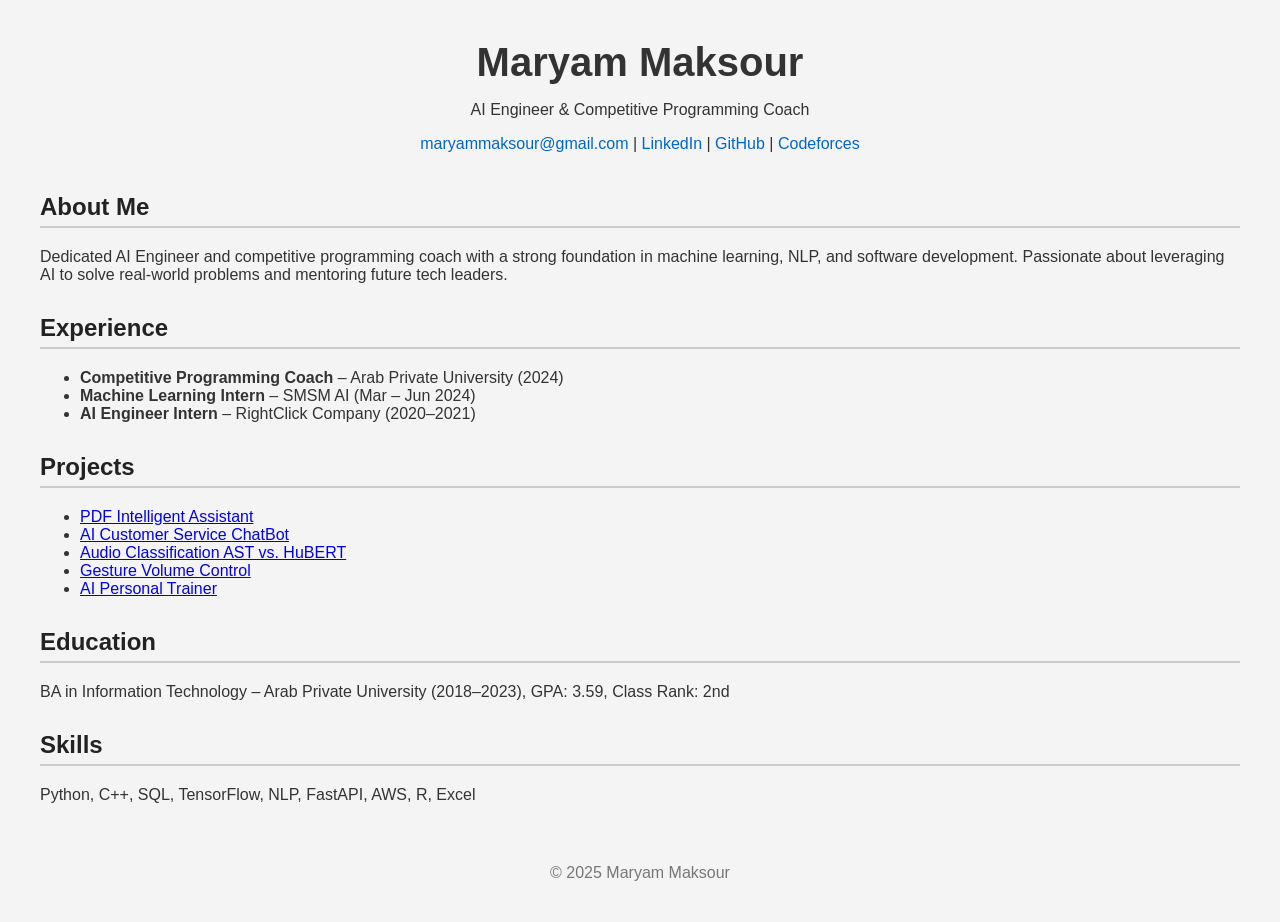
==== index.html @ 8a00bb7b "Add files via upload" ====
<!DOCTYPE html>
<html lang="en">
<head>
    <meta charset="UTF-8">
    <title>Maryam Maksour Portfolio</title>
    <link rel="stylesheet" href="style.css">
</head>
<body>
    <header>
        <h1>Maryam Maksour</h1>
        <p>AI Engineer & Competitive Programming Coach</p>
        <p><a href="mailto:maryammaksour@gmail.com">maryammaksour@gmail.com</a> | 
           <a href="https://linkedin.com/in/maryam-maksour" target="_blank">LinkedIn</a> | 
           <a href="https://github.com/MaryamMaksour" target="_blank">GitHub</a> | 
           <a href="https://codeforces.com/profile/Mmak" target="_blank">Codeforces</a></p>
    </header>

    <section>
        <h2>About Me</h2>
        <p>Dedicated AI Engineer and competitive programming coach with a strong foundation in machine learning, NLP, and software development. Passionate about leveraging AI to solve real-world problems and mentoring future tech leaders.</p>
    </section>

    <section>
        <h2>Experience</h2>
        <ul>
            <li><strong>Competitive Programming Coach</strong> – Arab Private University (2024)</li>
            <li><strong>Machine Learning Intern</strong> – SMSM AI (Mar – Jun 2024)</li>
            <li><strong>AI Engineer Intern</strong> – RightClick Company (2020–2021)</li>
        </ul>
    </section>

    <section>
        <h2>Projects</h2>
        <ul>
            <li><a href="https://github.com/MaryamMaksour/Chat-with-multiple-PDFs" target="_blank">PDF Intelligent Assistant</a></li>
            <li><a href="https://github.com/MaryamMaksour/AI-chatBOT" target="_blank">AI Customer Service ChatBot</a></li>
            <li><a href="https://github.com/MaryamMaksour/Audio-Classification-AST-vs.-HuBERT" target="_blank">Audio Classification AST vs. HuBERT</a></li>
            <li><a href="https://github.com/MaryamMaksour/Computer_Vision/tree/main/Gesture%20Volume%20Control" target="_blank">Gesture Volume Control</a></li>
            <li><a href="https://github.com/MaryamMaksour/Computer_Vision/tree/main/AI%20Personal%20Trainer" target="_blank">AI Personal Trainer</a></li>
        </ul>
    </section>

    <section>
        <h2>Education</h2>
        <p>BA in Information Technology – Arab Private University (2018–2023), GPA: 3.59, Class Rank: 2nd</p>
    </section>

    <section>
        <h2>Skills</h2>
        <p>Python, C++, SQL, TensorFlow, NLP, FastAPI, AWS, R, Excel</p>
    </section>

    <footer>
        <p>© 2025 Maryam Maksour</p>
    </footer>
</body>
</html>
---- style.css ----
body {
    font-family: Arial, sans-serif;
    margin: 40px;
    background-color: #f4f4f4;
    color: #333;
}

header {
    text-align: center;
    margin-bottom: 40px;
}

header h1 {
    font-size: 2.5em;
    margin: 0;
}

header p a {
    text-decoration: none;
    color: #0066cc;
}

section {
    margin-bottom: 30px;
}

section h2 {
    color: #222;
    border-bottom: 2px solid #ccc;
    padding-bottom: 5px;
}

footer {
    text-align: center;
    margin-top: 60px;
    color: #777;
}
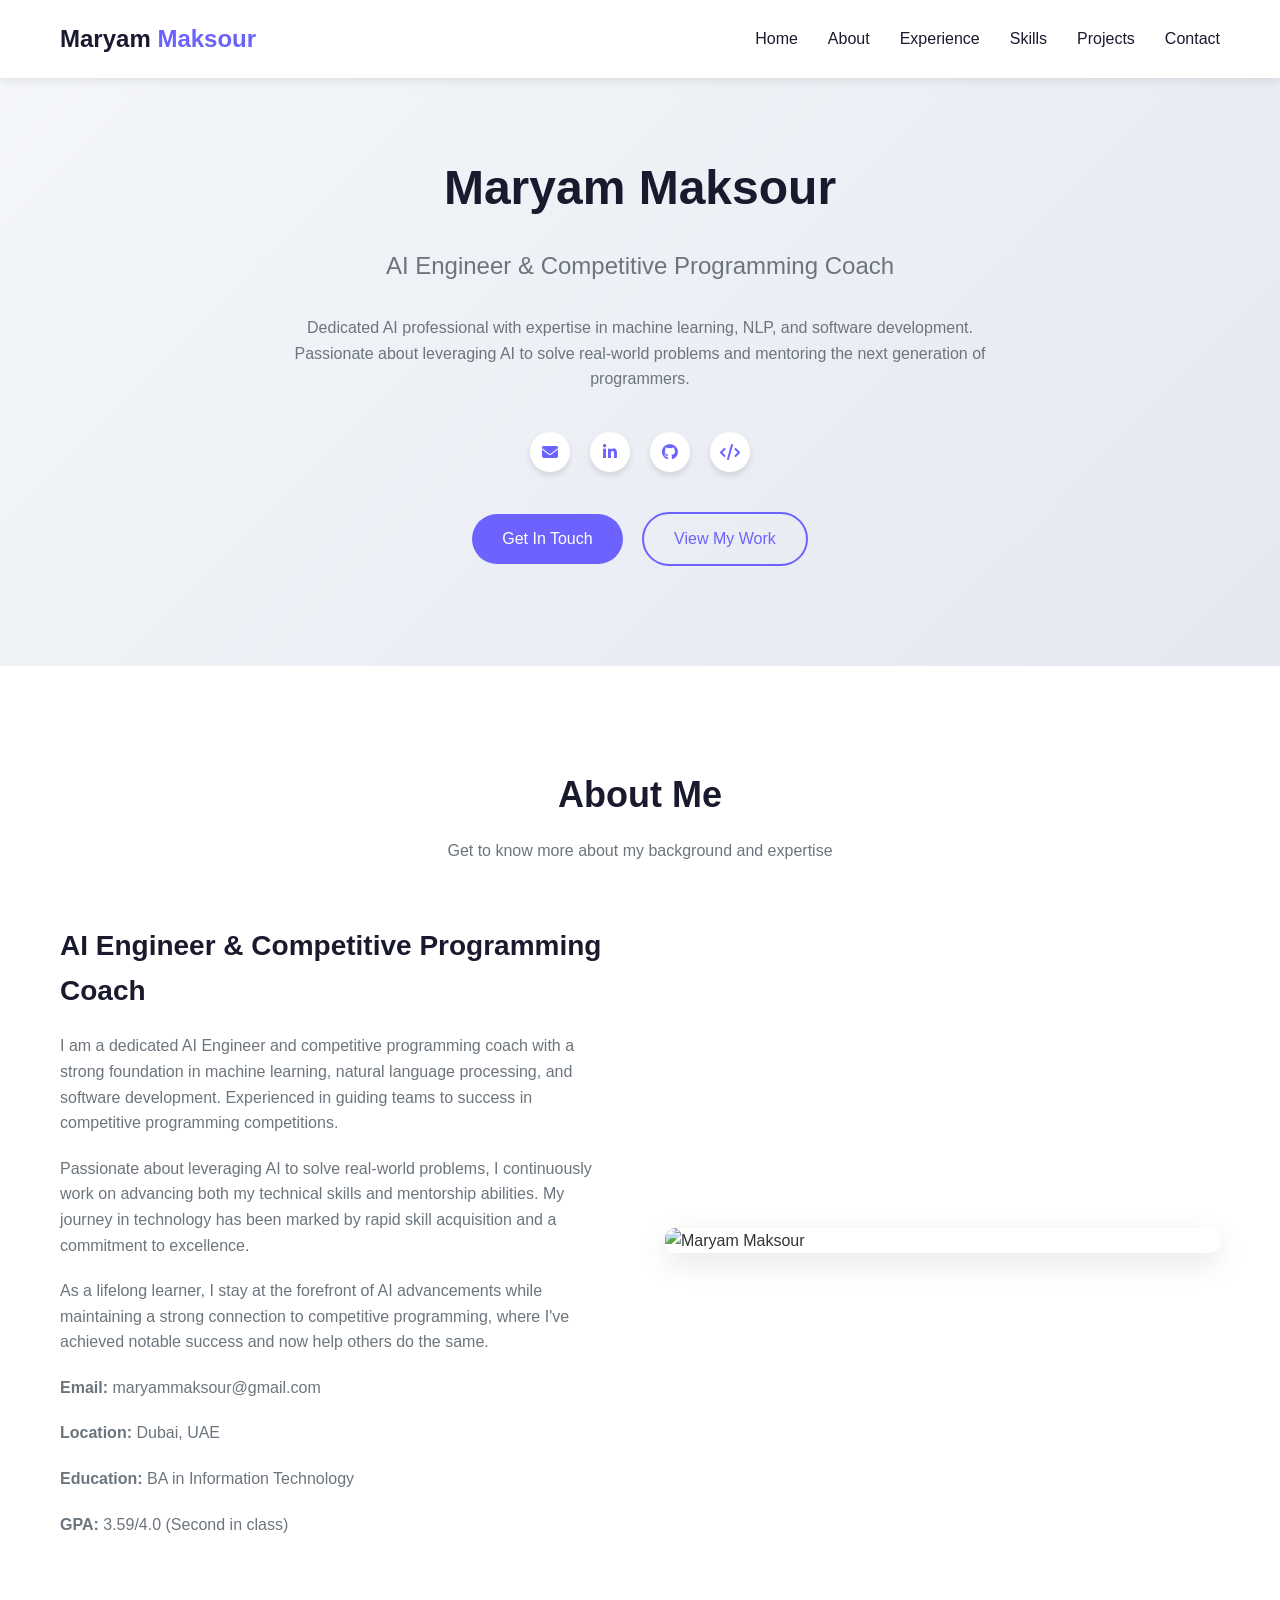
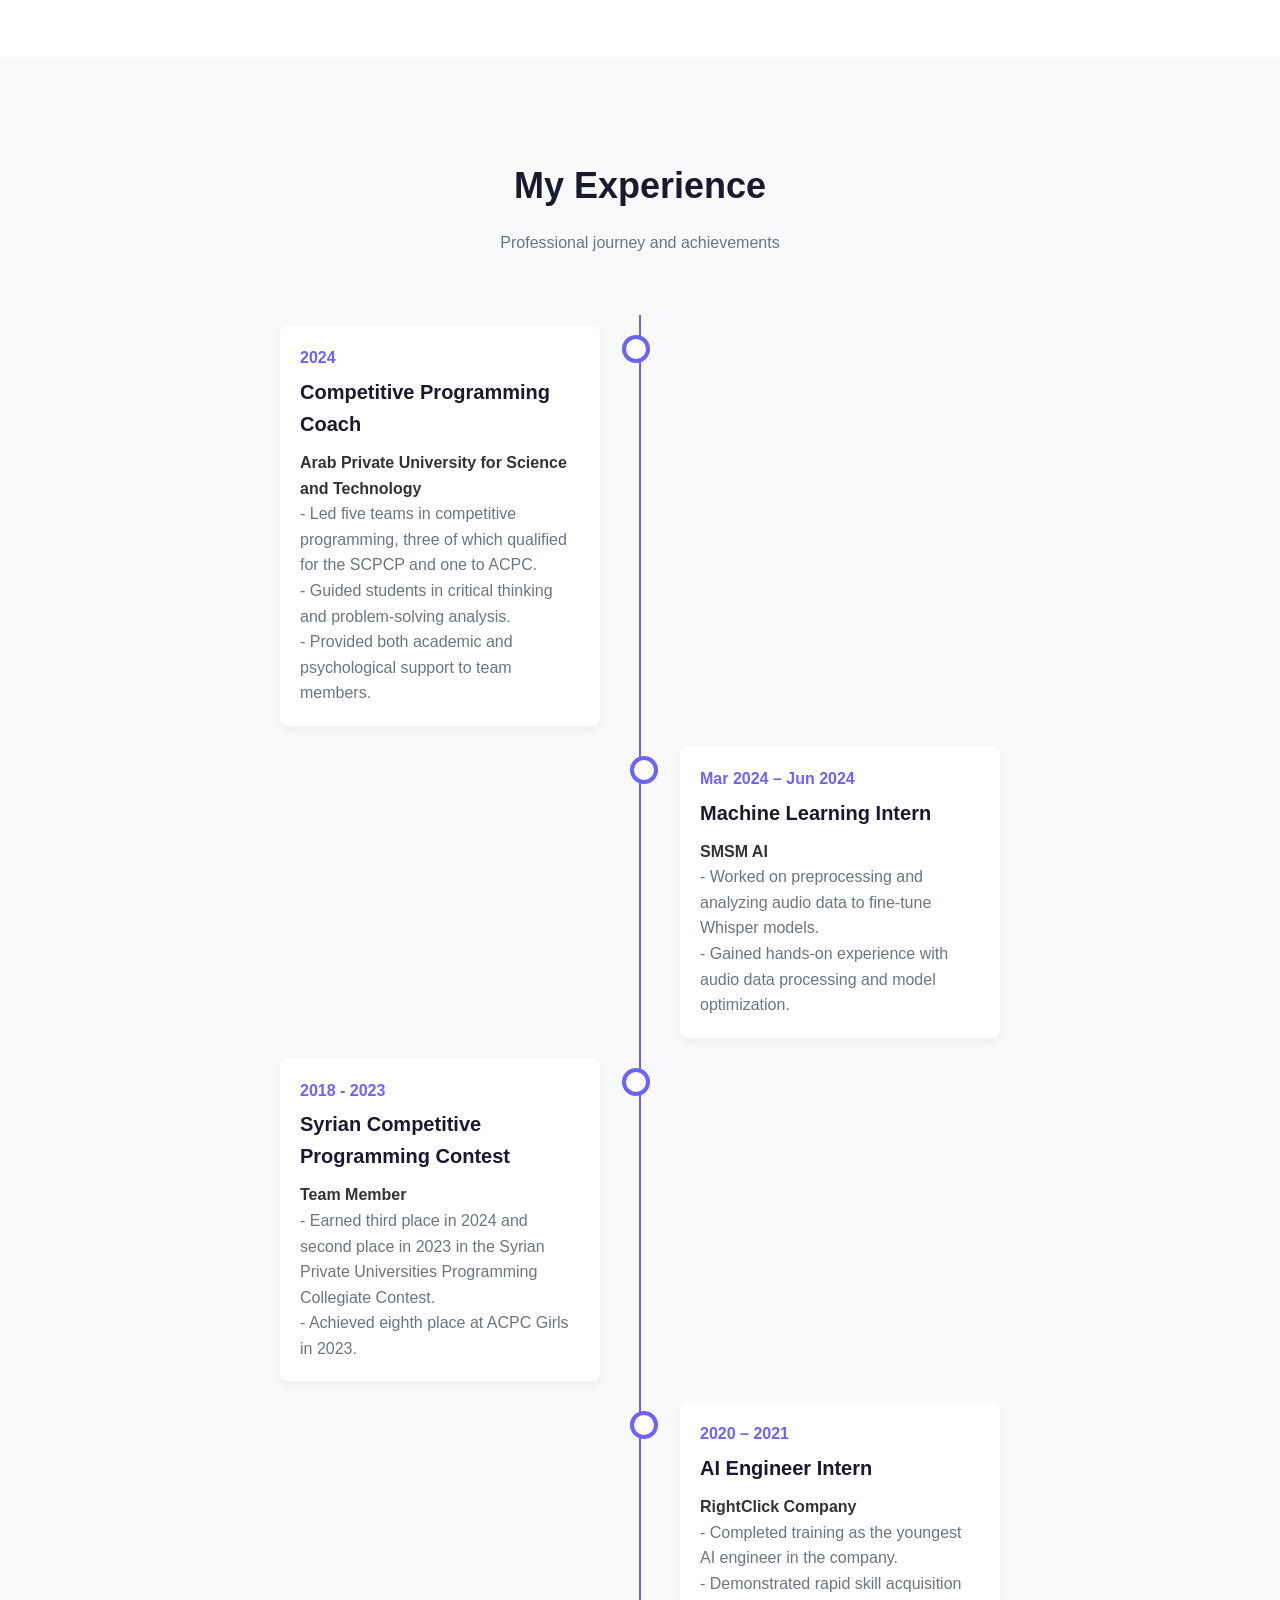
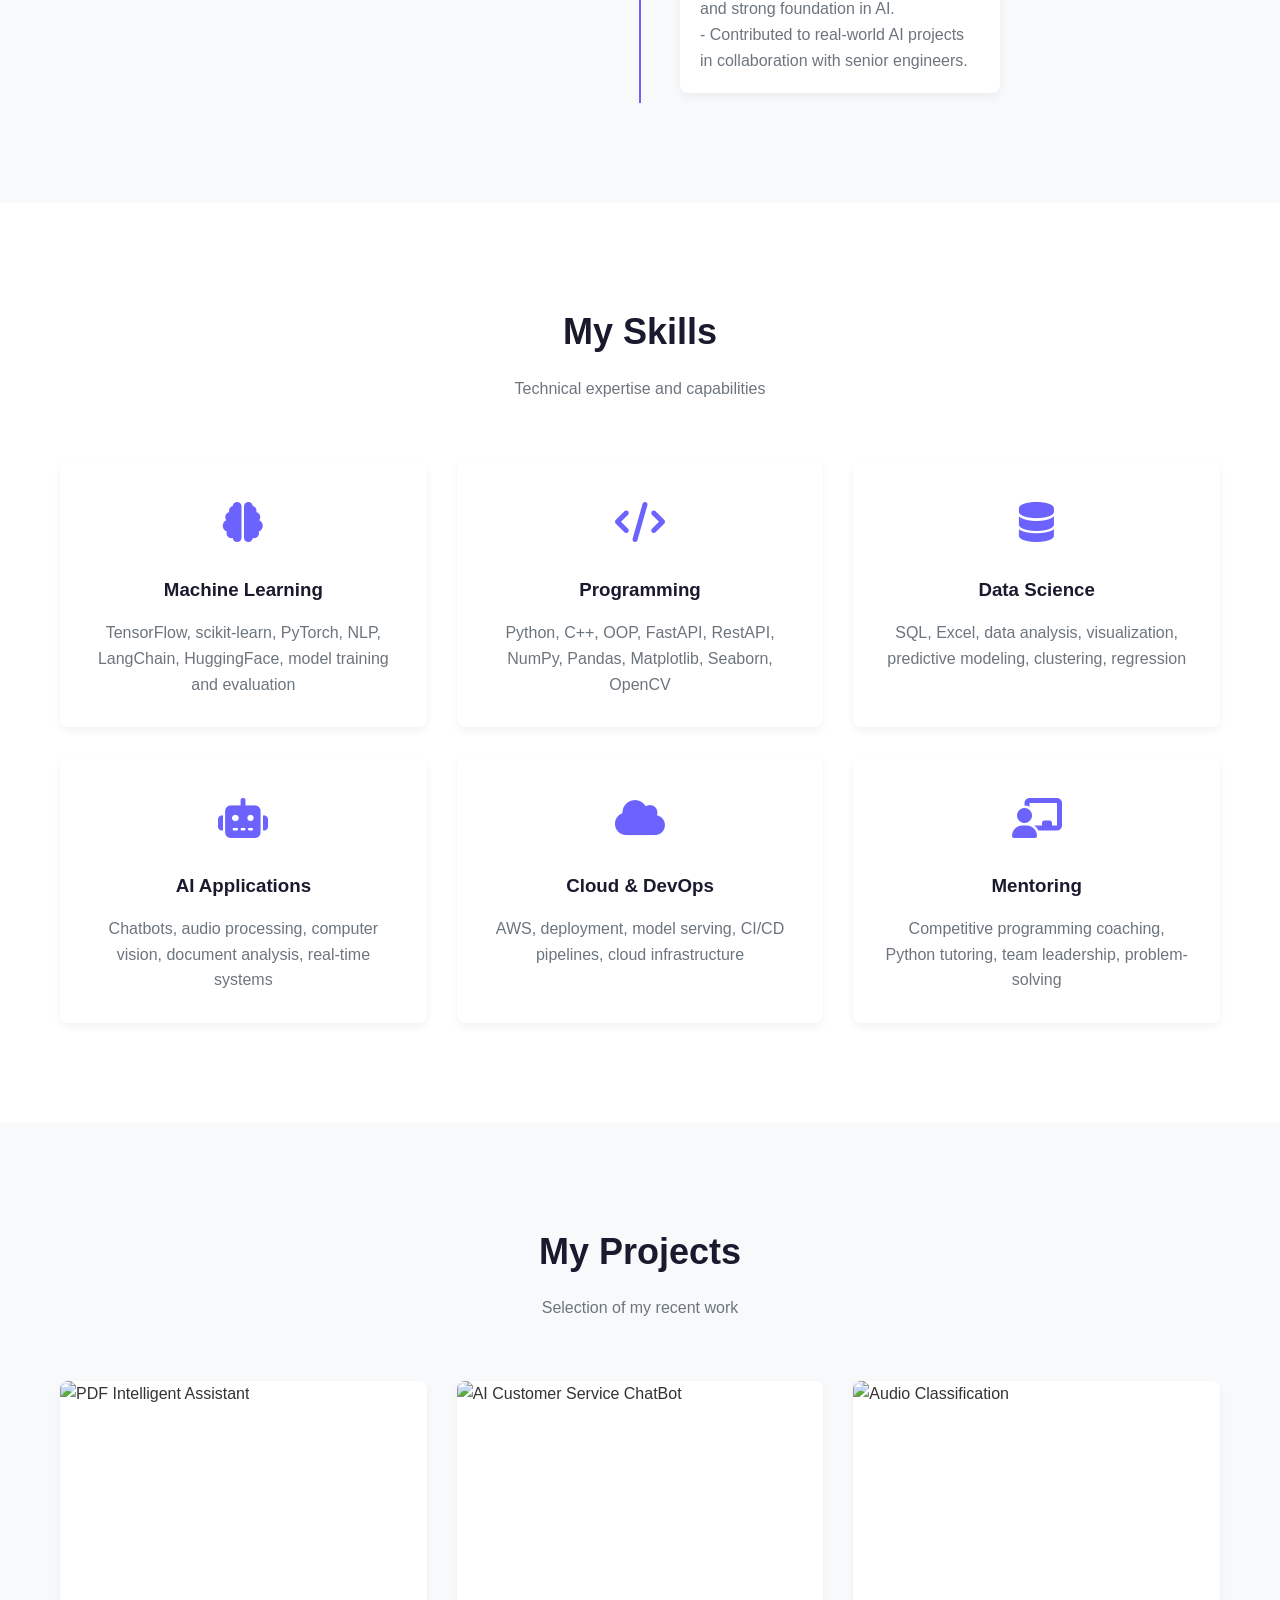
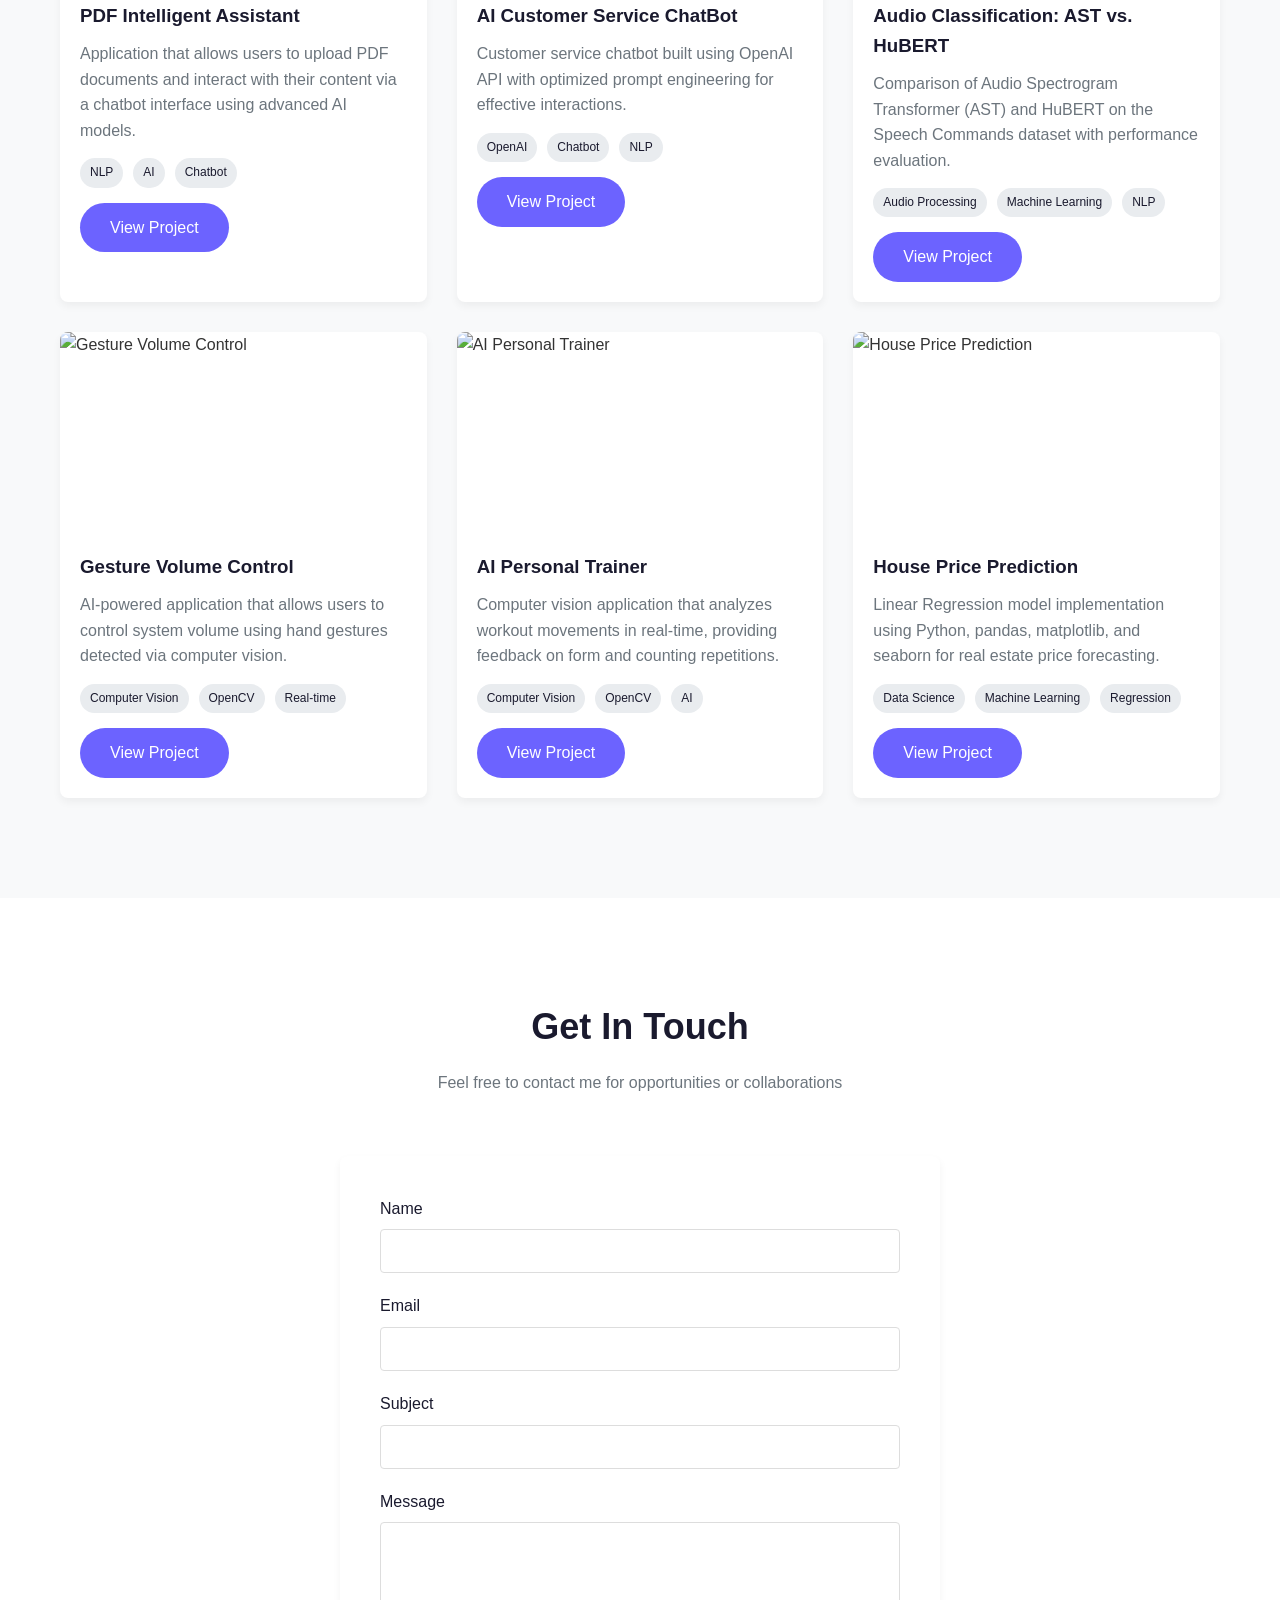
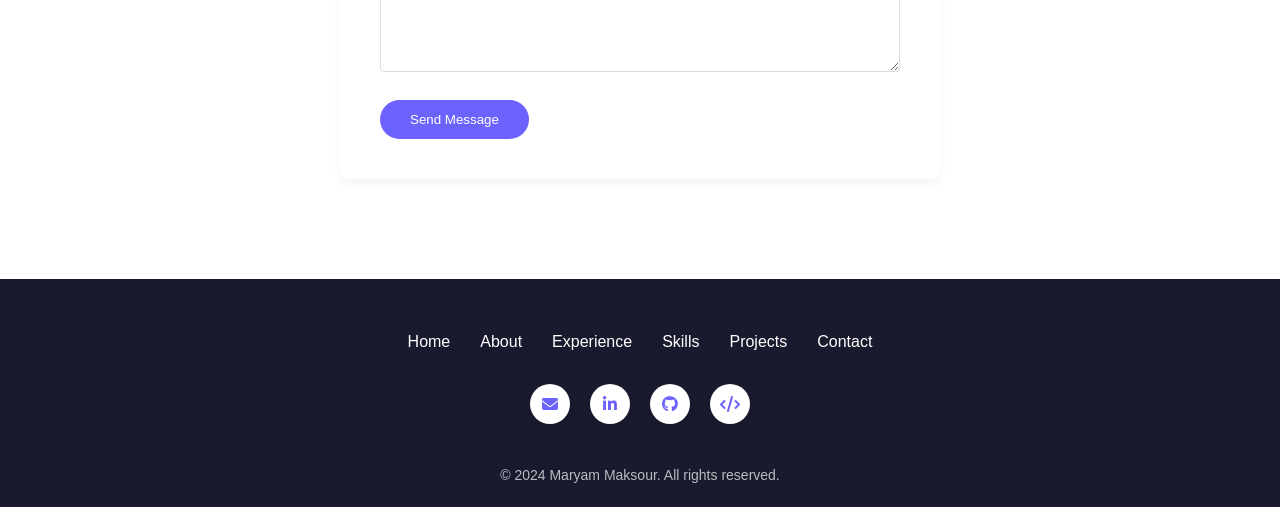
==== commit 0cf266b5: "Update index.html" ====
--- a/index.html
+++ b/index.html
@@ -1,58 +1,917 @@
-
 <!DOCTYPE html>
 <html lang="en">
 <head>
     <meta charset="UTF-8">
-    <title>Maryam Maksour Portfolio</title>
-    <link rel="stylesheet" href="style.css">
+    <meta name="viewport" content="width=device-width, initial-scale=1.0">
+    <title>Maryam Maksour | AI Engineer & Competitive Programming Coach</title>
+    <link rel="stylesheet" href="https://cdnjs.cloudflare.com/ajax/libs/font-awesome/6.4.0/css/all.min.css">
+    <style>
+        :root {
+            --primary: #6c63ff;
+            --secondary: #4a42e8;
+            --dark: #1a1a2e;
+            --light: #f8f9fa;
+            --gray: #6c757d;
+            --success: #28a745;
+        }
+        
+        * {
+            margin: 0;
+            padding: 0;
+            box-sizing: border-box;
+            font-family: 'Segoe UI', Tahoma, Geneva, Verdana, sans-serif;
+        }
+        
+        body {
+            background-color: #f5f5f5;
+            color: #333;
+            line-height: 1.6;
+        }
+        
+        a {
+            text-decoration: none;
+            color: var(--primary);
+            transition: all 0.3s ease;
+        }
+        
+        a:hover {
+            color: var(--secondary);
+        }
+        
+        .container {
+            max-width: 1200px;
+            margin: 0 auto;
+            padding: 0 20px;
+        }
+        
+        /* Header */
+        header {
+            background-color: white;
+            box-shadow: 0 2px 10px rgba(0, 0, 0, 0.1);
+            position: fixed;
+            width: 100%;
+            top: 0;
+            z-index: 1000;
+        }
+        
+        nav {
+            display: flex;
+            justify-content: space-between;
+            align-items: center;
+            padding: 20px 0;
+        }
+        
+        .logo {
+            font-size: 24px;
+            font-weight: 700;
+            color: var(--dark);
+        }
+        
+        .logo span {
+            color: var(--primary);
+        }
+        
+        .nav-links {
+            display: flex;
+            list-style: none;
+        }
+        
+        .nav-links li {
+            margin-left: 30px;
+        }
+        
+        .nav-links a {
+            color: var(--dark);
+            font-weight: 500;
+        }
+        
+        .nav-links a:hover {
+            color: var(--primary);
+        }
+        
+        .hamburger {
+            display: none;
+            cursor: pointer;
+        }
+        
+        /* Hero Section */
+        .hero {
+            padding: 150px 0 100px;
+            background: linear-gradient(135deg, #f5f7fa 0%, #e4e8f0 100%);
+            text-align: center;
+        }
+        
+        .hero h1 {
+            font-size: 48px;
+            margin-bottom: 20px;
+            color: var(--dark);
+        }
+        
+        .hero h2 {
+            font-size: 24px;
+            color: var(--gray);
+            font-weight: 400;
+            margin-bottom: 30px;
+        }
+        
+        .hero p {
+            max-width: 700px;
+            margin: 0 auto 40px;
+            color: var(--gray);
+        }
+        
+        .social-links {
+            display: flex;
+            justify-content: center;
+            gap: 20px;
+            margin-bottom: 40px;
+        }
+        
+        .social-links a {
+            width: 40px;
+            height: 40px;
+            border-radius: 50%;
+            background-color: white;
+            display: flex;
+            align-items: center;
+            justify-content: center;
+            box-shadow: 0 4px 6px rgba(0, 0, 0, 0.1);
+            color: var(--primary);
+            transition: all 0.3s ease;
+        }
+        
+        .social-links a:hover {
+            transform: translateY(-3px);
+            color: white;
+            background-color: var(--primary);
+        }
+        
+        .btn {
+            display: inline-block;
+            padding: 12px 30px;
+            background-color: var(--primary);
+            color: white;
+            border-radius: 30px;
+            font-weight: 500;
+            transition: all 0.3s ease;
+            border: none;
+            cursor: pointer;
+        }
+        
+        .btn:hover {
+            background-color: var(--secondary);
+            transform: translateY(-2px);
+            box-shadow: 0 4px 8px rgba(0, 0, 0, 0.1);
+            color: white;
+        }
+        
+        .btn-outline {
+            background-color: transparent;
+            border: 2px solid var(--primary);
+            color: var(--primary);
+            margin-left: 15px;
+        }
+        
+        .btn-outline:hover {
+            background-color: var(--primary);
+            color: white;
+        }
+        
+        /* About Section */
+        .section {
+            padding: 100px 0;
+            background-color: white;
+        }
+        
+        .section-title {
+            text-align: center;
+            margin-bottom: 60px;
+        }
+        
+        .section-title h2 {
+            font-size: 36px;
+            color: var(--dark);
+            margin-bottom: 15px;
+        }
+        
+        .section-title p {
+            color: var(--gray);
+            max-width: 700px;
+            margin: 0 auto;
+        }
+        
+        .about-content {
+            display: flex;
+            align-items: center;
+            gap: 50px;
+        }
+        
+        .about-img {
+            flex: 1;
+            border-radius: 10px;
+            overflow: hidden;
+            box-shadow: 0 10px 30px rgba(0, 0, 0, 0.1);
+        }
+        
+        .about-img img {
+            width: 100%;
+            height: auto;
+            display: block;
+        }
+        
+        .about-text {
+            flex: 1;
+        }
+        
+        .about-text h3 {
+            font-size: 28px;
+            margin-bottom: 20px;
+            color: var(--dark);
+        }
+        
+        .about-text p {
+            margin-bottom: 20px;
+            color: var(--gray);
+        }
+        
+        /* Experience Section */
+        .experience {
+            background-color: #f8f9fa;
+        }
+        
+        .timeline {
+            position: relative;
+            max-width: 800px;
+            margin: 0 auto;
+        }
+        
+        .timeline::before {
+            content: '';
+            position: absolute;
+            width: 2px;
+            background-color: var(--primary);
+            top: 0;
+            bottom: 0;
+            left: 50%;
+            margin-left: -1px;
+        }
+        
+        .timeline-item {
+            padding: 10px 40px;
+            position: relative;
+            width: 50%;
+            box-sizing: border-box;
+        }
+        
+        .timeline-item:nth-child(odd) {
+            left: 0;
+        }
+        
+        .timeline-item:nth-child(even) {
+            left: 50%;
+        }
+        
+        .timeline-content {
+            padding: 20px;
+            background-color: white;
+            border-radius: 8px;
+            box-shadow: 0 4px 8px rgba(0, 0, 0, 0.05);
+        }
+        
+        .timeline-date {
+            color: var(--primary);
+            font-weight: 600;
+            margin-bottom: 5px;
+        }
+        
+        .timeline-title {
+            font-size: 20px;
+            margin-bottom: 10px;
+            color: var(--dark);
+        }
+        
+        .timeline-desc {
+            color: var(--gray);
+        }
+        
+        .timeline-item::after {
+            content: '';
+            position: absolute;
+            width: 20px;
+            height: 20px;
+            background-color: white;
+            border: 4px solid var(--primary);
+            border-radius: 50%;
+            top: 20px;
+            z-index: 1;
+        }
+        
+        .timeline-item:nth-child(odd)::after {
+            right: -10px;
+        }
+        
+        .timeline-item:nth-child(even)::after {
+            left: -10px;
+        }
+        
+        /* Skills Section */
+        .skills-container {
+            display: flex;
+            flex-wrap: wrap;
+            gap: 30px;
+            justify-content: center;
+        }
+        
+        .skill-card {
+            background-color: white;
+            border-radius: 8px;
+            padding: 30px;
+            box-shadow: 0 4px 8px rgba(0, 0, 0, 0.05);
+            text-align: center;
+            width: calc(33.333% - 20px);
+            transition: all 0.3s ease;
+        }
+        
+        .skill-card:hover {
+            transform: translateY(-5px);
+            box-shadow: 0 10px 20px rgba(0, 0, 0, 0.1);
+        }
+        
+        .skill-icon {
+            font-size: 40px;
+            color: var(--primary);
+            margin-bottom: 20px;
+        }
+        
+        .skill-card h3 {
+            margin-bottom: 15px;
+            color: var(--dark);
+        }
+        
+        .skill-card p {
+            color: var(--gray);
+        }
+        
+        /* Projects Section */
+        .projects {
+            background-color: #f8f9fa;
+        }
+        
+        .project-grid {
+            display: grid;
+            grid-template-columns: repeat(auto-fill, minmax(350px, 1fr));
+            gap: 30px;
+        }
+        
+        .project-card {
+            background-color: white;
+            border-radius: 8px;
+            overflow: hidden;
+            box-shadow: 0 4px 8px rgba(0, 0, 0, 0.05);
+            transition: all 0.3s ease;
+        }
+        
+        .project-card:hover {
+            transform: translateY(-5px);
+            box-shadow: 0 10px 20px rgba(0, 0, 0, 0.1);
+        }
+        
+        .project-img {
+            height: 200px;
+            overflow: hidden;
+        }
+        
+        .project-img img {
+            width: 100%;
+            height: 100%;
+            object-fit: cover;
+            transition: transform 0.5s ease;
+        }
+        
+        .project-card:hover .project-img img {
+            transform: scale(1.05);
+        }
+        
+        .project-content {
+            padding: 20px;
+        }
+        
+        .project-content h3 {
+            margin-bottom: 10px;
+            color: var(--dark);
+        }
+        
+        .project-content p {
+            color: var(--gray);
+            margin-bottom: 15px;
+        }
+        
+        .project-tags {
+            display: flex;
+            flex-wrap: wrap;
+            gap: 10px;
+            margin-bottom: 15px;
+        }
+        
+        .project-tag {
+            background-color: #e9ecef;
+            color: var(--dark);
+            padding: 5px 10px;
+            border-radius: 20px;
+            font-size: 12px;
+            font-weight: 500;
+        }
+        
+        /* Contact Section */
+        .contact-form {
+            max-width: 600px;
+            margin: 0 auto;
+            background-color: white;
+            padding: 40px;
+            border-radius: 8px;
+            box-shadow: 0 4px 8px rgba(0, 0, 0, 0.05);
+        }
+        
+        .form-group {
+            margin-bottom: 20px;
+        }
+        
+        .form-group label {
+            display: block;
+            margin-bottom: 8px;
+            color: var(--dark);
+            font-weight: 500;
+        }
+        
+        .form-control {
+            width: 100%;
+            padding: 12px 15px;
+            border: 1px solid #ddd;
+            border-radius: 4px;
+            font-size: 16px;
+            transition: all 0.3s ease;
+        }
+        
+        .form-control:focus {
+            border-color: var(--primary);
+            outline: none;
+            box-shadow: 0 0 0 3px rgba(108, 99, 255, 0.2);
+        }
+        
+        textarea.form-control {
+            min-height: 150px;
+            resize: vertical;
+        }
+        
+        /* Footer */
+        footer {
+            background-color: var(--dark);
+            color: white;
+            padding: 50px 0 20px;
+            text-align: center;
+        }
+        
+        .footer-links {
+            display: flex;
+            justify-content: center;
+            gap: 30px;
+            margin-bottom: 30px;
+        }
+        
+        .footer-links a {
+            color: white;
+        }
+        
+        .footer-links a:hover {
+            color: var(--primary);
+        }
+        
+        .copyright {
+            color: rgba(255, 255, 255, 0.7);
+            font-size: 14px;
+        }
+        
+        /* Responsive */
+        @media (max-width: 992px) {
+            .about-content {
+                flex-direction: column;
+            }
+            
+            .skill-card {
+                width: calc(50% - 15px);
+            }
+        }
+        
+        @media (max-width: 768px) {
+            .nav-links {
+                display: none;
+            }
+            
+            .hamburger {
+                display: block;
+            }
+            
+            .timeline::before {
+                left: 31px;
+            }
+            
+            .timeline-item {
+                width: 100%;
+                padding-left: 70px;
+                padding-right: 25px;
+            }
+            
+            .timeline-item:nth-child(even) {
+                left: 0;
+            }
+            
+            .timeline-item::after {
+                left: 21px !important;
+            }
+            
+            .hero h1 {
+                font-size: 36px;
+            }
+            
+            .hero h2 {
+                font-size: 20px;
+            }
+            
+            .section-title h2 {
+                font-size: 30px;
+            }
+        }
+        
+        @media (max-width: 576px) {
+            .skill-card {
+                width: 100%;
+            }
+            
+            .project-grid {
+                grid-template-columns: 1fr;
+            }
+            
+            .btn-outline {
+                margin-left: 0;
+                margin-top: 15px;
+                display: block;
+            }
+        }
+    </style>
 </head>
 <body>
+    <!-- Header -->
     <header>
-        <h1>Maryam Maksour</h1>
-        <p>AI Engineer & Competitive Programming Coach</p>
-        <p><a href="mailto:maryammaksour@gmail.com">maryammaksour@gmail.com</a> | 
-           <a href="https://linkedin.com/in/maryam-maksour" target="_blank">LinkedIn</a> | 
-           <a href="https://github.com/MaryamMaksour" target="_blank">GitHub</a> | 
-           <a href="https://codeforces.com/profile/Mmak" target="_blank">Codeforces</a></p>
+        <div class="container">
+            <nav>
+                <div class="logo">Maryam <span>Maksour</span></div>
+                <ul class="nav-links">
+                    <li><a href="#home">Home</a></li>
+                    <li><a href="#about">About</a></li>
+                    <li><a href="#experience">Experience</a></li>
+                    <li><a href="#skills">Skills</a></li>
+                    <li><a href="#projects">Projects</a></li>
+                    <li><a href="#contact">Contact</a></li>
+                </ul>
+                <div class="hamburger">
+                    <i class="fas fa-bars"></i>
+                </div>
+            </nav>
+        </div>
     </header>
 
-    <section>
-        <h2>About Me</h2>
-        <p>Dedicated AI Engineer and competitive programming coach with a strong foundation in machine learning, NLP, and software development. Passionate about leveraging AI to solve real-world problems and mentoring future tech leaders.</p>
+    <!-- Hero Section -->
+    <section class="hero" id="home">
+        <div class="container">
+            <h1>Maryam Maksour</h1>
+            <h2>AI Engineer & Competitive Programming Coach</h2>
+            <p>Dedicated AI professional with expertise in machine learning, NLP, and software development. Passionate about leveraging AI to solve real-world problems and mentoring the next generation of programmers.</p>
+            <div class="social-links">
+                <a href="mailto:maryammaksour@gmail.com"><i class="fas fa-envelope"></i></a>
+                <a href="https://www.linkedin.com/in/maryam-maksour" target="_blank"><i class="fab fa-linkedin-in"></i></a>
+                <a href="https://github.com/MaryamMaksour" target="_blank"><i class="fab fa-github"></i></a>
+                <a href="https://codeforces.com/profile/Mmak" target="_blank"><i class="fas fa-code"></i></a>
+            </div>
+            <a href="#contact" class="btn">Get In Touch</a>
+            <a href="#projects" class="btn btn-outline">View My Work</a>
+        </div>
     </section>
 
-    <section>
-        <h2>Experience</h2>
-        <ul>
-            <li><strong>Competitive Programming Coach</strong> – Arab Private University (2024)</li>
-            <li><strong>Machine Learning Intern</strong> – SMSM AI (Mar – Jun 2024)</li>
-            <li><strong>AI Engineer Intern</strong> – RightClick Company (2020–2021)</li>
-        </ul>
+    <!-- About Section -->
+    <section class="section" id="about">
+        <div class="container">
+            <div class="section-title">
+                <h2>About Me</h2>
+                <p>Get to know more about my background and expertise</p>
+            </div>
+            <div class="about-content">
+                <div class="about-text">
+                    <h3>AI Engineer & Competitive Programming Coach</h3>
+                    <p>I am a dedicated AI Engineer and competitive programming coach with a strong foundation in machine learning, natural language processing, and software development. Experienced in guiding teams to success in competitive programming competitions.</p>
+                    <p>Passionate about leveraging AI to solve real-world problems, I continuously work on advancing both my technical skills and mentorship abilities. My journey in technology has been marked by rapid skill acquisition and a commitment to excellence.</p>
+                    <p>As a lifelong learner, I stay at the forefront of AI advancements while maintaining a strong connection to competitive programming, where I've achieved notable success and now help others do the same.</p>
+                    <div class="info-grid">
+                        <div>
+                            <p><strong>Email:</strong> maryammaksour@gmail.com</p>
+                            <p><strong>Location:</strong> Dubai, UAE</p>
+                        </div>
+                        <div>
+                            <p><strong>Education:</strong> BA in Information Technology</p>
+                            <p><strong>GPA:</strong> 3.59/4.0 (Second in class)</p>
+                        </div>
+                    </div>
+                </div>
+                <div class="about-img">
+                    <img src="https://images.unsplash.com/photo-1573497019940-1c28c88b4f3e?ixlib=rb-4.0.3&ixid=M3wxMjA3fDB8MHxwaG90by1wYWdlfHx8fGVufDB8fHx8fA%3D%3D&auto=format&fit=crop&w=687&q=80" alt="Maryam Maksour">
+                </div>
+            </div>
+        </div>
     </section>
 
-    <section>
-        <h2>Projects</h2>
-        <ul>
-            <li><a href="https://github.com/MaryamMaksour/Chat-with-multiple-PDFs" target="_blank">PDF Intelligent Assistant</a></li>
-            <li><a href="https://github.com/MaryamMaksour/AI-chatBOT" target="_blank">AI Customer Service ChatBot</a></li>
-            <li><a href="https://github.com/MaryamMaksour/Audio-Classification-AST-vs.-HuBERT" target="_blank">Audio Classification AST vs. HuBERT</a></li>
-            <li><a href="https://github.com/MaryamMaksour/Computer_Vision/tree/main/Gesture%20Volume%20Control" target="_blank">Gesture Volume Control</a></li>
-            <li><a href="https://github.com/MaryamMaksour/Computer_Vision/tree/main/AI%20Personal%20Trainer" target="_blank">AI Personal Trainer</a></li>
-        </ul>
+    <!-- Experience Section -->
+    <section class="section experience" id="experience">
+        <div class="container">
+            <div class="section-title">
+                <h2>My Experience</h2>
+                <p>Professional journey and achievements</p>
+            </div>
+            <div class="timeline">
+                <div class="timeline-item">
+                    <div class="timeline-content">
+                        <div class="timeline-date">2024</div>
+                        <h3 class="timeline-title">Competitive Programming Coach</h3>
+                        <h4>Arab Private University for Science and Technology</h4>
+                        <p class="timeline-desc">
+                            - Led five teams in competitive programming, three of which qualified for the SCPCP and one to ACPC.<br>
+                            - Guided students in critical thinking and problem-solving analysis.<br>
+                            - Provided both academic and psychological support to team members.
+                        </p>
+                    </div>
+                </div>
+                <div class="timeline-item">
+                    <div class="timeline-content">
+                        <div class="timeline-date">Mar 2024 – Jun 2024</div>
+                        <h3 class="timeline-title">Machine Learning Intern</h3>
+                        <h4>SMSM AI</h4>
+                        <p class="timeline-desc">
+                            - Worked on preprocessing and analyzing audio data to fine-tune Whisper models.<br>
+                            - Gained hands-on experience with audio data processing and model optimization.
+                        </p>
+                    </div>
+                </div>
+                <div class="timeline-item">
+                    <div class="timeline-content">
+                        <div class="timeline-date">2018 - 2023</div>
+                        <h3 class="timeline-title">Syrian Competitive Programming Contest</h3>
+                        <h4>Team Member</h4>
+                        <p class="timeline-desc">
+                            - Earned third place in 2024 and second place in 2023 in the Syrian Private Universities Programming Collegiate Contest.<br>
+                            - Achieved eighth place at ACPC Girls in 2023.
+                        </p>
+                    </div>
+                </div>
+                <div class="timeline-item">
+                    <div class="timeline-content">
+                        <div class="timeline-date">2020 – 2021</div>
+                        <h3 class="timeline-title">AI Engineer Intern</h3>
+                        <h4>RightClick Company</h4>
+                        <p class="timeline-desc">
+                            - Completed training as the youngest AI engineer in the company.<br>
+                            - Demonstrated rapid skill acquisition and strong foundation in AI.<br>
+                            - Contributed to real-world AI projects in collaboration with senior engineers.
+                        </p>
+                    </div>
+                </div>
+            </div>
+        </div>
     </section>
 
-    <section>
-        <h2>Education</h2>
-        <p>BA in Information Technology – Arab Private University (2018–2023), GPA: 3.59, Class Rank: 2nd</p>
+    <!-- Skills Section -->
+    <section class="section" id="skills">
+        <div class="container">
+            <div class="section-title">
+                <h2>My Skills</h2>
+                <p>Technical expertise and capabilities</p>
+            </div>
+            <div class="skills-container">
+                <div class="skill-card">
+                    <div class="skill-icon">
+                        <i class="fas fa-brain"></i>
+                    </div>
+                    <h3>Machine Learning</h3>
+                    <p>TensorFlow, scikit-learn, PyTorch, NLP, LangChain, HuggingFace, model training and evaluation</p>
+                </div>
+                <div class="skill-card">
+                    <div class="skill-icon">
+                        <i class="fas fa-code"></i>
+                    </div>
+                    <h3>Programming</h3>
+                    <p>Python, C++, OOP, FastAPI, RestAPI, NumPy, Pandas, Matplotlib, Seaborn, OpenCV</p>
+                </div>
+                <div class="skill-card">
+                    <div class="skill-icon">
+                        <i class="fas fa-database"></i>
+                    </div>
+                    <h3>Data Science</h3>
+                    <p>SQL, Excel, data analysis, visualization, predictive modeling, clustering, regression</p>
+                </div>
+                <div class="skill-card">
+                    <div class="skill-icon">
+                        <i class="fas fa-robot"></i>
+                    </div>
+                    <h3>AI Applications</h3>
+                    <p>Chatbots, audio processing, computer vision, document analysis, real-time systems</p>
+                </div>
+                <div class="skill-card">
+                    <div class="skill-icon">
+                        <i class="fas fa-cloud"></i>
+                    </div>
+                    <h3>Cloud & DevOps</h3>
+                    <p>AWS, deployment, model serving, CI/CD pipelines, cloud infrastructure</p>
+                </div>
+                <div class="skill-card">
+                    <div class="skill-icon">
+                        <i class="fas fa-chalkboard-teacher"></i>
+                    </div>
+                    <h3>Mentoring</h3>
+                    <p>Competitive programming coaching, Python tutoring, team leadership, problem-solving</p>
+                </div>
+            </div>
+        </div>
     </section>
 
-    <section>
-        <h2>Skills</h2>
-        <p>Python, C++, SQL, TensorFlow, NLP, FastAPI, AWS, R, Excel</p>
+    <!-- Projects Section -->
+    <section class="section projects" id="projects">
+        <div class="container">
+            <div class="section-title">
+                <h2>My Projects</h2>
+                <p>Selection of my recent work</p>
+            </div>
+            <div class="project-grid">
+                <!-- AI Projects -->
+                <div class="project-card">
+                    <div class="project-img">
+                        <img src="https://images.unsplash.com/photo-1655720828012-585d0a3f3a9a?ixlib=rb-4.0.3&ixid=M3wxMjA3fDB8MHxwaG90by1wYWdlfHx8fGVufDB8fHx8fA%3D%3D&auto=format&fit=crop&w=764&q=80" alt="PDF Intelligent Assistant">
+                    </div>
+                    <div class="project-content">
+                        <h3>PDF Intelligent Assistant</h3>
+                        <p>Application that allows users to upload PDF documents and interact with their content via a chatbot interface using advanced AI models.</p>
+                        <div class="project-tags">
+                            <span class="project-tag">NLP</span>
+                            <span class="project-tag">AI</span>
+                            <span class="project-tag">Chatbot</span>
+                        </div>
+                        <a href="#" class="btn">View Project</a>
+                    </div>
+                </div>
+                <div class="project-card">
+                    <div class="project-img">
+                        <img src="https://images.unsplash.com/photo-1614680376573-df3480f0c6ff?ixlib=rb-4.0.3&ixid=M3wxMjA3fDB8MHxwaG90by1wYWdlfHx8fGVufDB8fHx8fA%3D%3D&auto=format&fit=crop&w=1074&q=80" alt="AI Customer Service ChatBot">
+                    </div>
+                    <div class="project-content">
+                        <h3>AI Customer Service ChatBot</h3>
+                        <p>Customer service chatbot built using OpenAI API with optimized prompt engineering for effective interactions.</p>
+                        <div class="project-tags">
+                            <span class="project-tag">OpenAI</span>
+                            <span class="project-tag">Chatbot</span>
+                            <span class="project-tag">NLP</span>
+                        </div>
+                        <a href="#" class="btn">View Project</a>
+                    </div>
+                </div>
+                <div class="project-card">
+                    <div class="project-img">
+                        <img src="https://images.unsplash.com/photo-1615826932727-ed9f182ac67e?ixlib=rb-4.0.3&ixid=M3wxMjA3fDB8MHxwaG90by1wYWdlfHx8fGVufDB8fHx8fA%3D%3D&auto=format&fit=crop&w=1170&q=80" alt="Audio Classification">
+                    </div>
+                    <div class="project-content">
+                        <h3>Audio Classification: AST vs. HuBERT</h3>
+                        <p>Comparison of Audio Spectrogram Transformer (AST) and HuBERT on the Speech Commands dataset with performance evaluation.</p>
+                        <div class="project-tags">
+                            <span class="project-tag">Audio Processing</span>
+                            <span class="project-tag">Machine Learning</span>
+                            <span class="project-tag">NLP</span>
+                        </div>
+                        <a href="#" class="btn">View Project</a>
+                    </div>
+                </div>
+                <!-- Computer Vision Projects -->
+                <div class="project-card">
+                    <div class="project-img">
+                        <img src="https://images.unsplash.com/photo-1617472600349-5b8f5dc86093?ixlib=rb-4.0.3&ixid=M3wxMjA3fDB8MHxwaG90by1wYWdlfHx8fGVufDB8fHx8fA%3D%3D&auto=format&fit=crop&w=1170&q=80" alt="Gesture Volume Control">
+                    </div>
+                    <div class="project-content">
+                        <h3>Gesture Volume Control</h3>
+                        <p>AI-powered application that allows users to control system volume using hand gestures detected via computer vision.</p>
+                        <div class="project-tags">
+                            <span class="project-tag">Computer Vision</span>
+                            <span class="project-tag">OpenCV</span>
+                            <span class="project-tag">Real-time</span>
+                        </div>
+                        <a href="#" class="btn">View Project</a>
+                    </div>
+                </div>
+                <div class="project-card">
+                    <div class="project-img">
+                        <img src="https://images.unsplash.com/photo-1571019613454-1cb2f99b2d8b?ixlib=rb-4.0.3&ixid=M3wxMjA3fDB8MHxwaG90by1wYWdlfHx8fGVufDB8fHx8fA%3D%3D&auto=format&fit=crop&w=1170&q=80" alt="AI Personal Trainer">
+                    </div>
+                    <div class="project-content">
+                        <h3>AI Personal Trainer</h3>
+                        <p>Computer vision application that analyzes workout movements in real-time, providing feedback on form and counting repetitions.</p>
+                        <div class="project-tags">
+                            <span class="project-tag">Computer Vision</span>
+                            <span class="project-tag">OpenCV</span>
+                            <span class="project-tag">AI</span>
+                        </div>
+                        <a href="#" class="btn">View Project</a>
+                    </div>
+                </div>
+                <!-- Data Science Projects -->
+                <div class="project-card">
+                    <div class="project-img">
+                        <img src="https://images.unsplash.com/photo-1560518883-ce09059eeffa?ixlib=rb-4.0.3&ixid=M3wxMjA3fDB8MHxwaG90by1wYWdlfHx8fGVufDB8fHx8fA%3D%3D&auto=format&fit=crop&w=1173&q=80" alt="House Price Prediction">
+                    </div>
+                    <div class="project-content">
+                        <h3>House Price Prediction</h3>
+                        <p>Linear Regression model implementation using Python, pandas, matplotlib, and seaborn for real estate price forecasting.</p>
+                        <div class="project-tags">
+                            <span class="project-tag">Data Science</span>
+                            <span class="project-tag">Machine Learning</span>
+                            <span class="project-tag">Regression</span>
+                        </div>
+                        <a href="#" class="btn">View Project</a>
+                    </div>
+                </div>
+            </div>
+        </div>
     </section>
 
+    <!-- Contact Section -->
+    <section class="section" id="contact">
+        <div class="container">
+            <div class="section-title">
+                <h2>Get In Touch</h2>
+                <p>Feel free to contact me for opportunities or collaborations</p>
+            </div>
+            <div class="contact-form">
+                <form>
+                    <div class="form-group">
+                        <label for="name">Name</label>
+                        <input type="text" id="name" class="form-control" required>
+                    </div>
+                    <div class="form-group">
+                        <label for="email">Email</label>
+                        <input type="email" id="email" class="form-control" required>
+                    </div>
+                    <div class="form-group">
+                        <label for="subject">Subject</label>
+                        <input type="text" id="subject" class="form-control" required>
+                    </div>
+                    <div class="form-group">
+                        <label for="message">Message</label>
+                        <textarea id="message" class="form-control" required></textarea>
+                    </div>
+                    <button type="submit" class="btn">Send Message</button>
+                </form>
+            </div>
+        </div>
+    </section>
+
+    <!-- Footer -->
     <footer>
-        <p>© 2025 Maryam Maksour</p>
+        <div class="container">
+            <div class="footer-links">
+                <a href="#home">Home</a>
+                <a href="#about">About</a>
+                <a href="#experience">Experience</a>
+                <a href="#skills">Skills</a>
+                <a href="#projects">Projects</a>
+                <a href="#contact">Contact</a>
+            </div>
+            <div class="social-links">
+                <a href="mailto:maryammaksour@gmail.com"><i class="fas fa-envelope"></i></a>
+                <a href="https://www.linkedin.com/in/maryam-maksour" target="_blank"><i class="fab fa-linkedin-in"></i></a>
+                <a href="https://github.com/MaryamMaksour" target="_blank"><i class="fab fa-github"></i></a>
+                <a href="https://codeforces.com/profile/Mmak" target="_blank"><i class="fas fa-code"></i></a>
+            </div>
+            <p class="copyright">© 2024 Maryam Maksour. All rights reserved.</p>
+        </div>
     </footer>
+
+    <script>
+        // Mobile menu toggle
+        document.querySelector('.hamburger').addEventListener('click', function() {
+            document.querySelector('.nav-links').classList.toggle('active');
+        });
+
+        // Smooth scrolling for navigation links
+        document.querySelectorAll('a[href^="#"]').forEach(anchor => {
+            anchor.addEventListener('click', function(e) {
+                e.preventDefault();
+                document.querySelector(this.getAttribute('href')).scrollIntoView({
+                    behavior: 'smooth'
+                });
+            });
+        });
+    </script>
 </body>
 </html>
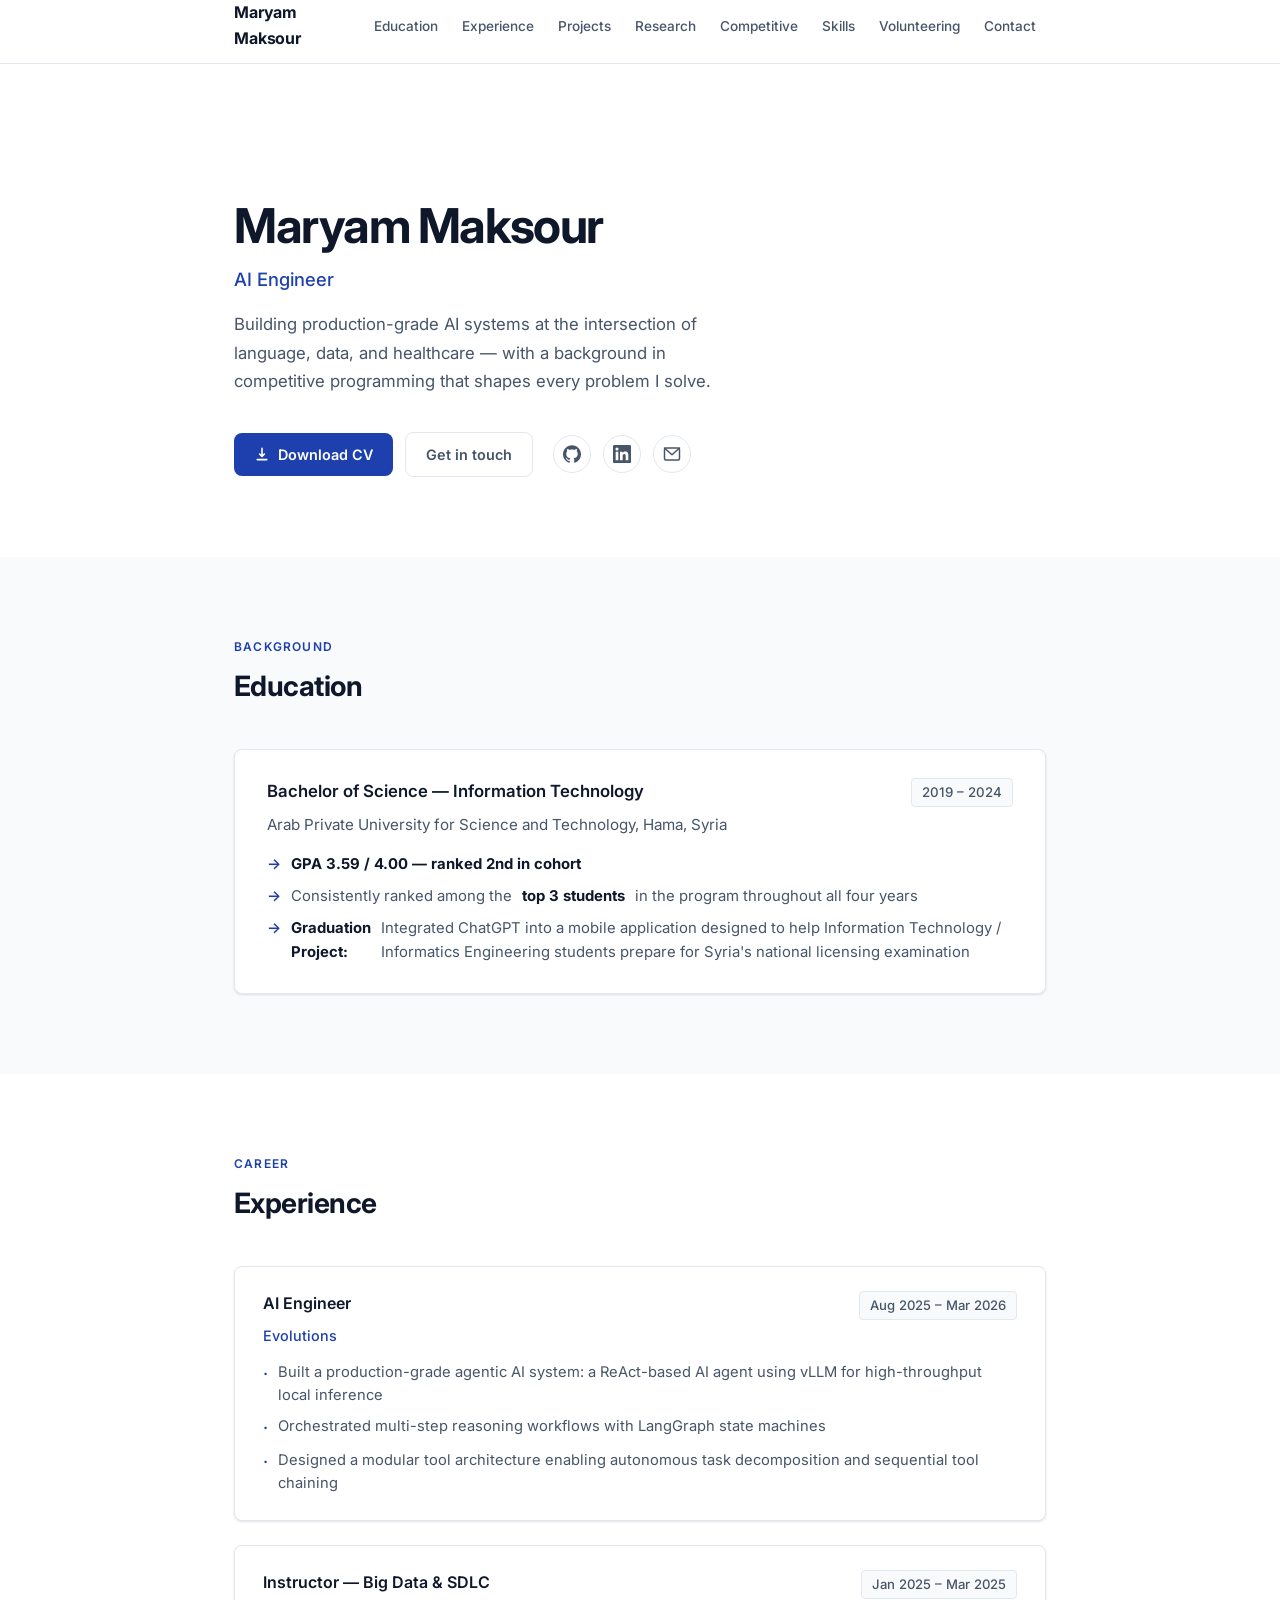
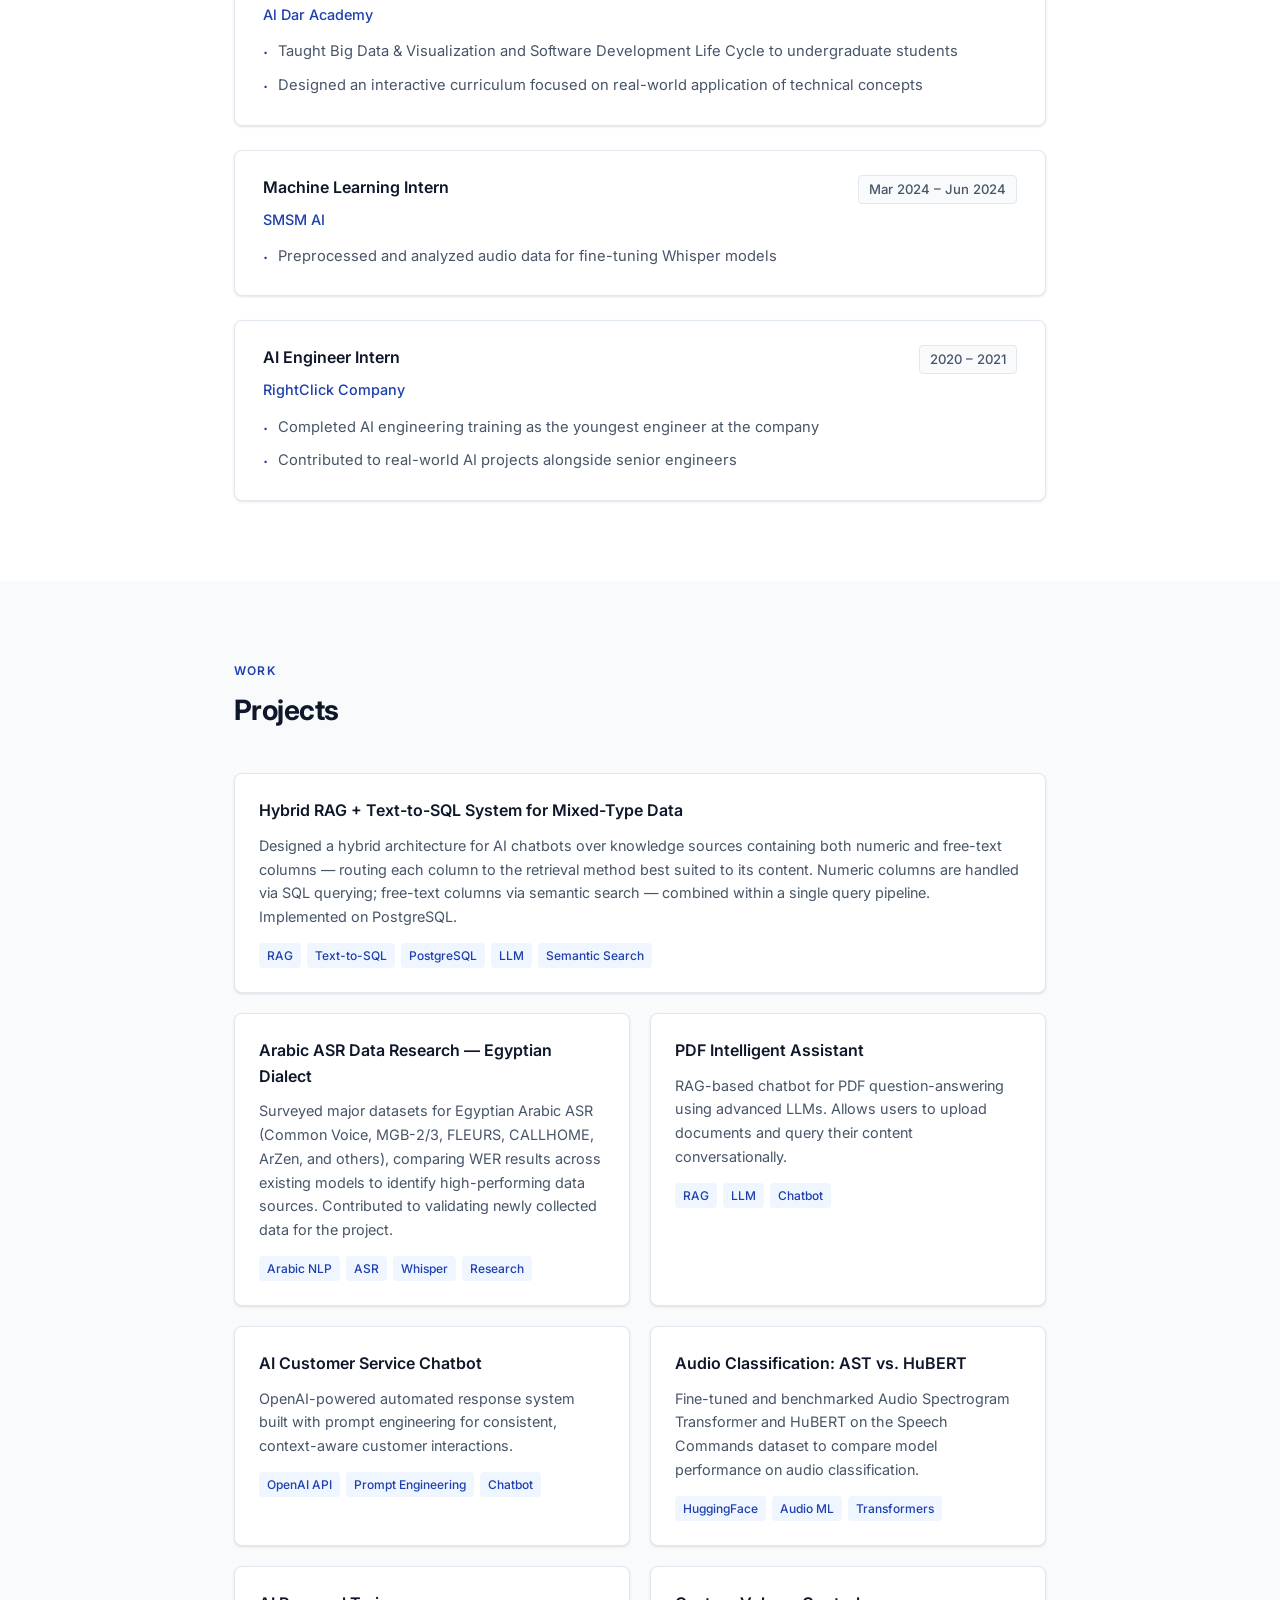
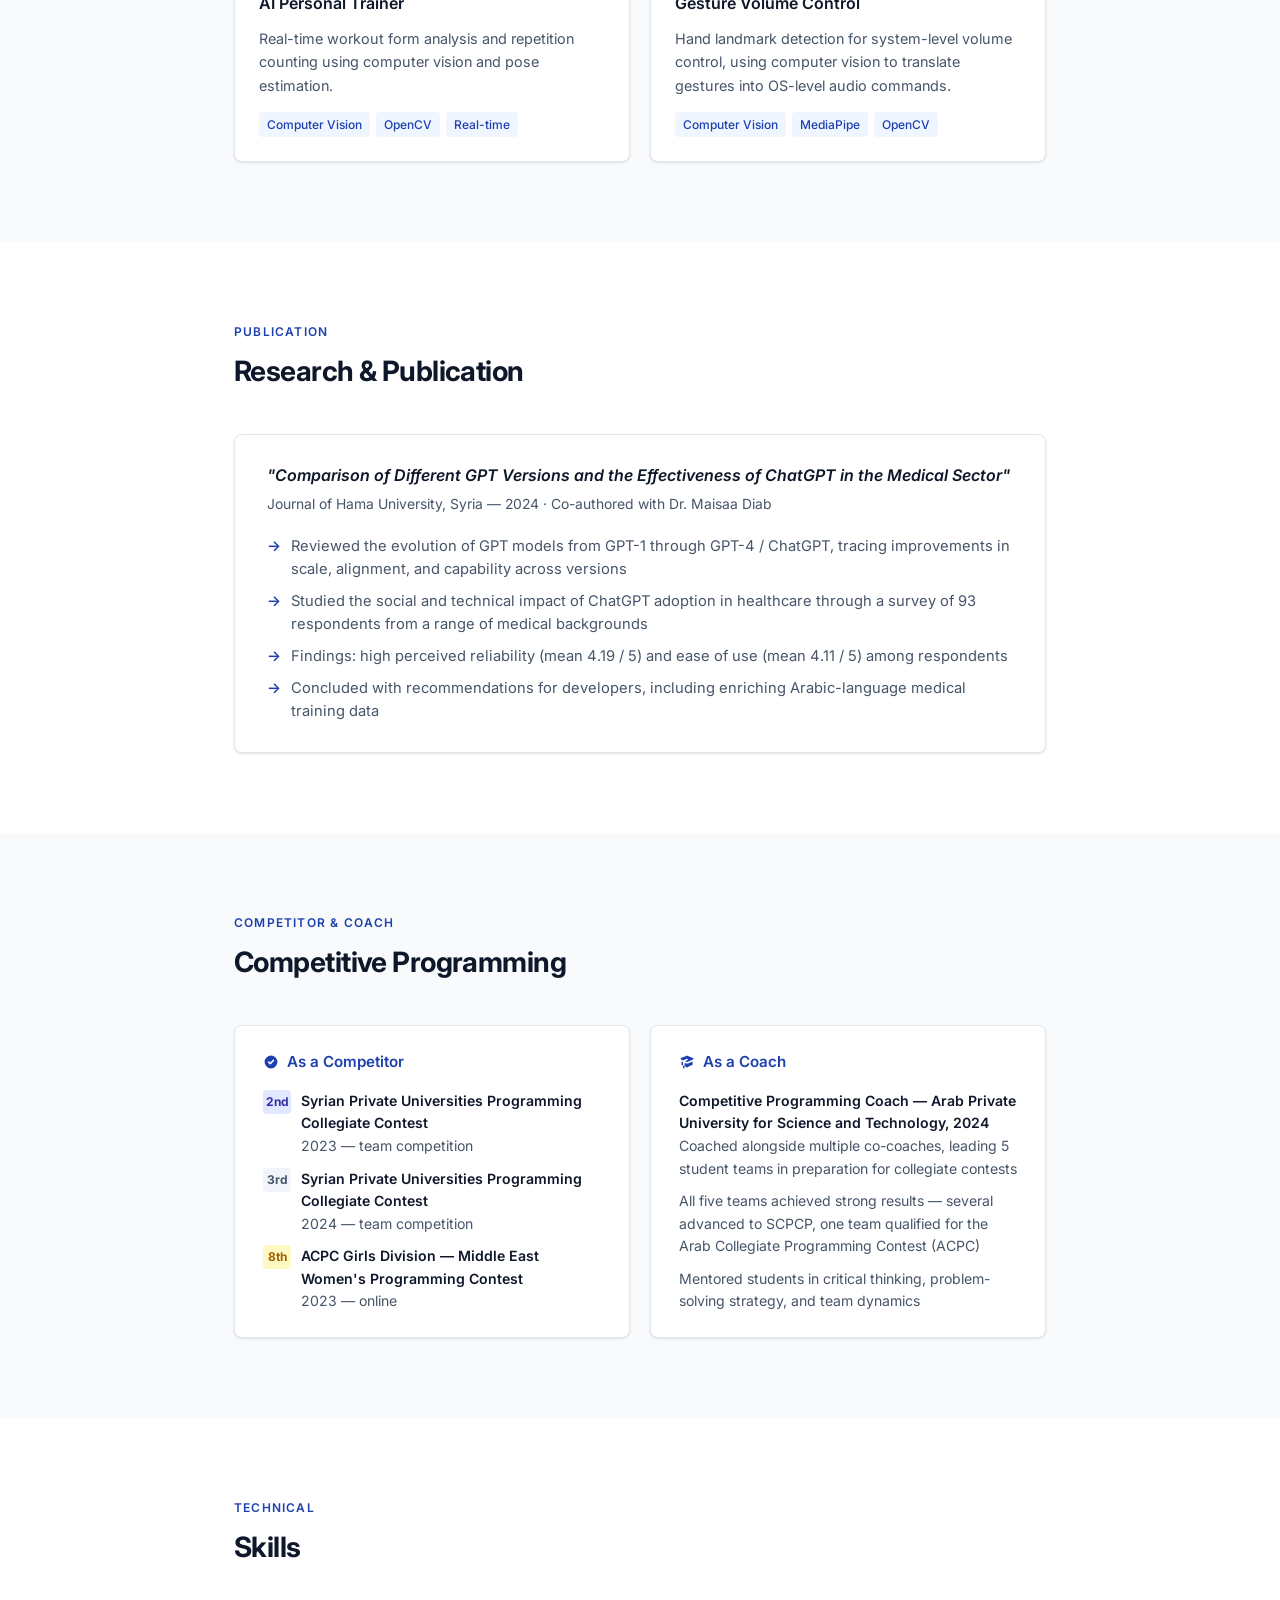
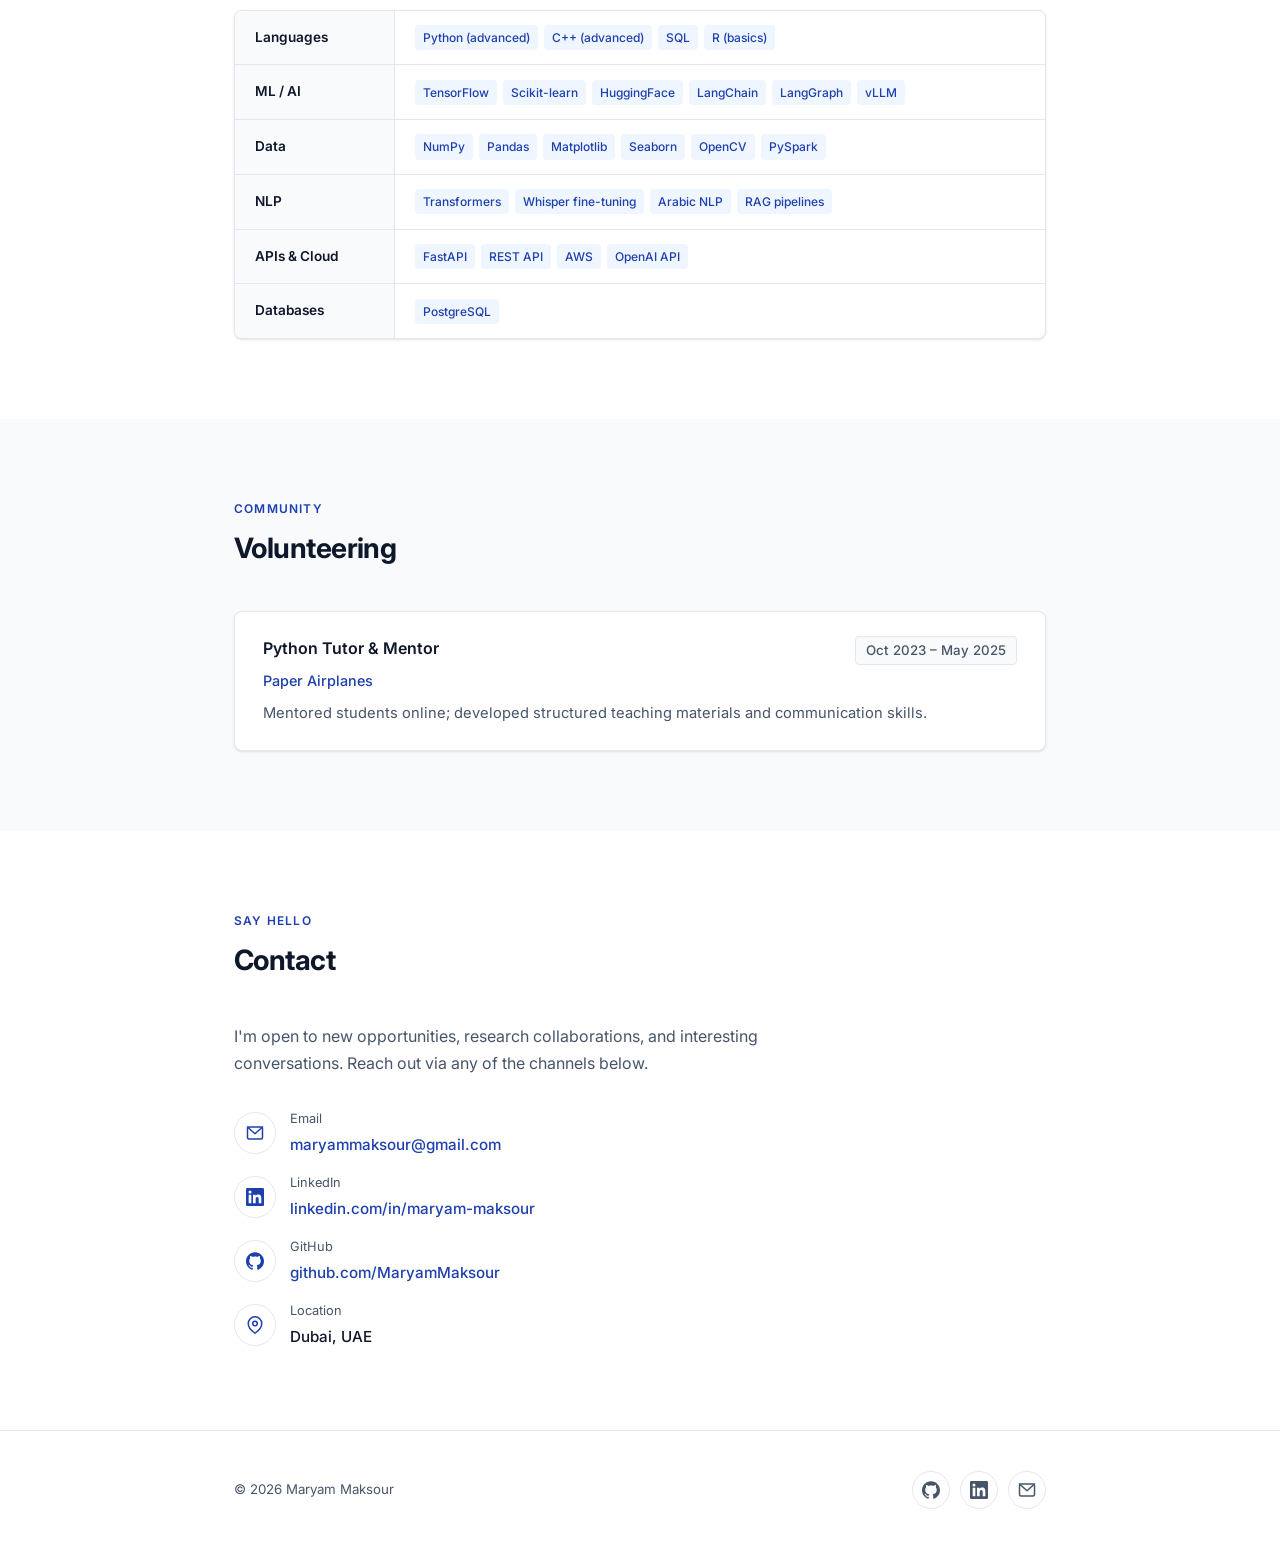
==== commit 6ac5ab62: "Add files via upload" ====
--- a/index.html
+++ b/index.html
@@ -1,917 +1,1140 @@
 <!DOCTYPE html>
 <html lang="en">
 <head>
-    <meta charset="UTF-8">
-    <meta name="viewport" content="width=device-width, initial-scale=1.0">
-    <title>Maryam Maksour | AI Engineer & Competitive Programming Coach</title>
-    <link rel="stylesheet" href="https://cdnjs.cloudflare.com/ajax/libs/font-awesome/6.4.0/css/all.min.css">
-    <style>
-        :root {
-            --primary: #6c63ff;
-            --secondary: #4a42e8;
-            --dark: #1a1a2e;
-            --light: #f8f9fa;
-            --gray: #6c757d;
-            --success: #28a745;
-        }
-        
-        * {
-            margin: 0;
-            padding: 0;
-            box-sizing: border-box;
-            font-family: 'Segoe UI', Tahoma, Geneva, Verdana, sans-serif;
-        }
-        
-        body {
-            background-color: #f5f5f5;
-            color: #333;
-            line-height: 1.6;
-        }
-        
-        a {
-            text-decoration: none;
-            color: var(--primary);
-            transition: all 0.3s ease;
-        }
-        
-        a:hover {
-            color: var(--secondary);
-        }
-        
-        .container {
-            max-width: 1200px;
-            margin: 0 auto;
-            padding: 0 20px;
-        }
-        
-        /* Header */
-        header {
-            background-color: white;
-            box-shadow: 0 2px 10px rgba(0, 0, 0, 0.1);
-            position: fixed;
-            width: 100%;
-            top: 0;
-            z-index: 1000;
-        }
-        
-        nav {
-            display: flex;
-            justify-content: space-between;
-            align-items: center;
-            padding: 20px 0;
-        }
-        
-        .logo {
-            font-size: 24px;
-            font-weight: 700;
-            color: var(--dark);
-        }
-        
-        .logo span {
-            color: var(--primary);
-        }
-        
-        .nav-links {
-            display: flex;
-            list-style: none;
-        }
-        
-        .nav-links li {
-            margin-left: 30px;
-        }
-        
-        .nav-links a {
-            color: var(--dark);
-            font-weight: 500;
-        }
-        
-        .nav-links a:hover {
-            color: var(--primary);
-        }
-        
-        .hamburger {
-            display: none;
-            cursor: pointer;
-        }
-        
-        /* Hero Section */
-        .hero {
-            padding: 150px 0 100px;
-            background: linear-gradient(135deg, #f5f7fa 0%, #e4e8f0 100%);
-            text-align: center;
-        }
-        
-        .hero h1 {
-            font-size: 48px;
-            margin-bottom: 20px;
-            color: var(--dark);
-        }
-        
-        .hero h2 {
-            font-size: 24px;
-            color: var(--gray);
-            font-weight: 400;
-            margin-bottom: 30px;
-        }
-        
-        .hero p {
-            max-width: 700px;
-            margin: 0 auto 40px;
-            color: var(--gray);
-        }
-        
-        .social-links {
-            display: flex;
-            justify-content: center;
-            gap: 20px;
-            margin-bottom: 40px;
-        }
-        
-        .social-links a {
-            width: 40px;
-            height: 40px;
-            border-radius: 50%;
-            background-color: white;
-            display: flex;
-            align-items: center;
-            justify-content: center;
-            box-shadow: 0 4px 6px rgba(0, 0, 0, 0.1);
-            color: var(--primary);
-            transition: all 0.3s ease;
-        }
-        
-        .social-links a:hover {
-            transform: translateY(-3px);
-            color: white;
-            background-color: var(--primary);
-        }
-        
-        .btn {
-            display: inline-block;
-            padding: 12px 30px;
-            background-color: var(--primary);
-            color: white;
-            border-radius: 30px;
-            font-weight: 500;
-            transition: all 0.3s ease;
-            border: none;
-            cursor: pointer;
-        }
-        
-        .btn:hover {
-            background-color: var(--secondary);
-            transform: translateY(-2px);
-            box-shadow: 0 4px 8px rgba(0, 0, 0, 0.1);
-            color: white;
-        }
-        
-        .btn-outline {
-            background-color: transparent;
-            border: 2px solid var(--primary);
-            color: var(--primary);
-            margin-left: 15px;
-        }
-        
-        .btn-outline:hover {
-            background-color: var(--primary);
-            color: white;
-        }
-        
-        /* About Section */
-        .section {
-            padding: 100px 0;
-            background-color: white;
-        }
-        
-        .section-title {
-            text-align: center;
-            margin-bottom: 60px;
-        }
-        
-        .section-title h2 {
-            font-size: 36px;
-            color: var(--dark);
-            margin-bottom: 15px;
-        }
-        
-        .section-title p {
-            color: var(--gray);
-            max-width: 700px;
-            margin: 0 auto;
-        }
-        
-        .about-content {
-            display: flex;
-            align-items: center;
-            gap: 50px;
-        }
-        
-        .about-img {
-            flex: 1;
-            border-radius: 10px;
-            overflow: hidden;
-            box-shadow: 0 10px 30px rgba(0, 0, 0, 0.1);
-        }
-        
-        .about-img img {
-            width: 100%;
-            height: auto;
-            display: block;
-        }
-        
-        .about-text {
-            flex: 1;
-        }
-        
-        .about-text h3 {
-            font-size: 28px;
-            margin-bottom: 20px;
-            color: var(--dark);
-        }
-        
-        .about-text p {
-            margin-bottom: 20px;
-            color: var(--gray);
-        }
-        
-        /* Experience Section */
-        .experience {
-            background-color: #f8f9fa;
-        }
-        
-        .timeline {
-            position: relative;
-            max-width: 800px;
-            margin: 0 auto;
-        }
-        
-        .timeline::before {
-            content: '';
-            position: absolute;
-            width: 2px;
-            background-color: var(--primary);
-            top: 0;
-            bottom: 0;
-            left: 50%;
-            margin-left: -1px;
-        }
-        
-        .timeline-item {
-            padding: 10px 40px;
-            position: relative;
-            width: 50%;
-            box-sizing: border-box;
-        }
-        
-        .timeline-item:nth-child(odd) {
-            left: 0;
-        }
-        
-        .timeline-item:nth-child(even) {
-            left: 50%;
-        }
-        
-        .timeline-content {
-            padding: 20px;
-            background-color: white;
-            border-radius: 8px;
-            box-shadow: 0 4px 8px rgba(0, 0, 0, 0.05);
-        }
-        
-        .timeline-date {
-            color: var(--primary);
-            font-weight: 600;
-            margin-bottom: 5px;
-        }
-        
-        .timeline-title {
-            font-size: 20px;
-            margin-bottom: 10px;
-            color: var(--dark);
-        }
-        
-        .timeline-desc {
-            color: var(--gray);
-        }
-        
-        .timeline-item::after {
-            content: '';
-            position: absolute;
-            width: 20px;
-            height: 20px;
-            background-color: white;
-            border: 4px solid var(--primary);
-            border-radius: 50%;
-            top: 20px;
-            z-index: 1;
-        }
-        
-        .timeline-item:nth-child(odd)::after {
-            right: -10px;
-        }
-        
-        .timeline-item:nth-child(even)::after {
-            left: -10px;
-        }
-        
-        /* Skills Section */
-        .skills-container {
-            display: flex;
-            flex-wrap: wrap;
-            gap: 30px;
-            justify-content: center;
-        }
-        
-        .skill-card {
-            background-color: white;
-            border-radius: 8px;
-            padding: 30px;
-            box-shadow: 0 4px 8px rgba(0, 0, 0, 0.05);
-            text-align: center;
-            width: calc(33.333% - 20px);
-            transition: all 0.3s ease;
-        }
-        
-        .skill-card:hover {
-            transform: translateY(-5px);
-            box-shadow: 0 10px 20px rgba(0, 0, 0, 0.1);
-        }
-        
-        .skill-icon {
-            font-size: 40px;
-            color: var(--primary);
-            margin-bottom: 20px;
-        }
-        
-        .skill-card h3 {
-            margin-bottom: 15px;
-            color: var(--dark);
-        }
-        
-        .skill-card p {
-            color: var(--gray);
-        }
-        
-        /* Projects Section */
-        .projects {
-            background-color: #f8f9fa;
-        }
-        
-        .project-grid {
-            display: grid;
-            grid-template-columns: repeat(auto-fill, minmax(350px, 1fr));
-            gap: 30px;
-        }
-        
-        .project-card {
-            background-color: white;
-            border-radius: 8px;
-            overflow: hidden;
-            box-shadow: 0 4px 8px rgba(0, 0, 0, 0.05);
-            transition: all 0.3s ease;
-        }
-        
-        .project-card:hover {
-            transform: translateY(-5px);
-            box-shadow: 0 10px 20px rgba(0, 0, 0, 0.1);
-        }
-        
-        .project-img {
-            height: 200px;
-            overflow: hidden;
-        }
-        
-        .project-img img {
-            width: 100%;
-            height: 100%;
-            object-fit: cover;
-            transition: transform 0.5s ease;
-        }
-        
-        .project-card:hover .project-img img {
-            transform: scale(1.05);
-        }
-        
-        .project-content {
-            padding: 20px;
-        }
-        
-        .project-content h3 {
-            margin-bottom: 10px;
-            color: var(--dark);
-        }
-        
-        .project-content p {
-            color: var(--gray);
-            margin-bottom: 15px;
-        }
-        
-        .project-tags {
-            display: flex;
-            flex-wrap: wrap;
-            gap: 10px;
-            margin-bottom: 15px;
-        }
-        
-        .project-tag {
-            background-color: #e9ecef;
-            color: var(--dark);
-            padding: 5px 10px;
-            border-radius: 20px;
-            font-size: 12px;
-            font-weight: 500;
-        }
-        
-        /* Contact Section */
-        .contact-form {
-            max-width: 600px;
-            margin: 0 auto;
-            background-color: white;
-            padding: 40px;
-            border-radius: 8px;
-            box-shadow: 0 4px 8px rgba(0, 0, 0, 0.05);
-        }
-        
-        .form-group {
-            margin-bottom: 20px;
-        }
-        
-        .form-group label {
-            display: block;
-            margin-bottom: 8px;
-            color: var(--dark);
-            font-weight: 500;
-        }
-        
-        .form-control {
-            width: 100%;
-            padding: 12px 15px;
-            border: 1px solid #ddd;
-            border-radius: 4px;
-            font-size: 16px;
-            transition: all 0.3s ease;
-        }
-        
-        .form-control:focus {
-            border-color: var(--primary);
-            outline: none;
-            box-shadow: 0 0 0 3px rgba(108, 99, 255, 0.2);
-        }
-        
-        textarea.form-control {
-            min-height: 150px;
-            resize: vertical;
-        }
-        
-        /* Footer */
-        footer {
-            background-color: var(--dark);
-            color: white;
-            padding: 50px 0 20px;
-            text-align: center;
-        }
-        
-        .footer-links {
-            display: flex;
-            justify-content: center;
-            gap: 30px;
-            margin-bottom: 30px;
-        }
-        
-        .footer-links a {
-            color: white;
-        }
-        
-        .footer-links a:hover {
-            color: var(--primary);
-        }
-        
-        .copyright {
-            color: rgba(255, 255, 255, 0.7);
-            font-size: 14px;
-        }
-        
-        /* Responsive */
-        @media (max-width: 992px) {
-            .about-content {
-                flex-direction: column;
-            }
-            
-            .skill-card {
-                width: calc(50% - 15px);
-            }
-        }
-        
-        @media (max-width: 768px) {
-            .nav-links {
-                display: none;
-            }
-            
-            .hamburger {
-                display: block;
-            }
-            
-            .timeline::before {
-                left: 31px;
-            }
-            
-            .timeline-item {
-                width: 100%;
-                padding-left: 70px;
-                padding-right: 25px;
-            }
-            
-            .timeline-item:nth-child(even) {
-                left: 0;
-            }
-            
-            .timeline-item::after {
-                left: 21px !important;
-            }
-            
-            .hero h1 {
-                font-size: 36px;
-            }
-            
-            .hero h2 {
-                font-size: 20px;
-            }
-            
-            .section-title h2 {
-                font-size: 30px;
-            }
-        }
-        
-        @media (max-width: 576px) {
-            .skill-card {
-                width: 100%;
-            }
-            
-            .project-grid {
-                grid-template-columns: 1fr;
-            }
-            
-            .btn-outline {
-                margin-left: 0;
-                margin-top: 15px;
-                display: block;
-            }
-        }
-    </style>
+  <meta charset="UTF-8">
+  <meta name="viewport" content="width=device-width, initial-scale=1.0">
+  <title>Maryam Maksour — AI Engineer</title>
+  <link rel="preconnect" href="https://fonts.googleapis.com">
+  <link href="https://fonts.googleapis.com/css2?family=Inter:wght@300;400;500;600;700&display=swap" rel="stylesheet">
+  <style>
+    *, *::before, *::after { box-sizing: border-box; margin: 0; padding: 0; }
+
+    :root {
+      --bg: #ffffff;
+      --bg-alt: #f8fafc;
+      --text: #0f172a;
+      --text-secondary: #475569;
+      --accent: #1e40af;
+      --accent-hover: #1d4ed8;
+      --border: #e2e8f0;
+      --tag-bg: #eff6ff;
+      --tag-text: #1e40af;
+      --nav-h: 64px;
+      --radius: 8px;
+      --shadow: 0 1px 3px rgba(0,0,0,0.08), 0 1px 2px rgba(0,0,0,0.04);
+      --shadow-md: 0 4px 16px rgba(0,0,0,0.08);
+    }
+
+    html { scroll-behavior: smooth; }
+
+    body {
+      font-family: 'Inter', system-ui, -apple-system, sans-serif;
+      background: var(--bg);
+      color: var(--text);
+      line-height: 1.6;
+      font-size: 16px;
+    }
+
+    a { color: var(--accent); text-decoration: none; transition: color .2s; }
+    a:hover { color: var(--accent-hover); }
+
+    .container { max-width: 860px; margin: 0 auto; padding: 0 24px; }
+
+    /* ── NAV ── */
+    header {
+      position: sticky;
+      top: 0;
+      z-index: 100;
+      background: rgba(255,255,255,0.95);
+      backdrop-filter: blur(8px);
+      border-bottom: 1px solid var(--border);
+      height: var(--nav-h);
+    }
+
+    nav {
+      display: flex;
+      align-items: center;
+      justify-content: space-between;
+      height: 100%;
+    }
+
+    .nav-logo {
+      font-weight: 700;
+      font-size: 1rem;
+      color: var(--text);
+      letter-spacing: -.01em;
+    }
+
+    .nav-links {
+      display: flex;
+      list-style: none;
+      gap: 4px;
+    }
+
+    .nav-links a {
+      font-size: .85rem;
+      font-weight: 500;
+      color: var(--text-secondary);
+      padding: 6px 10px;
+      border-radius: 6px;
+      transition: color .2s, background .2s;
+    }
+
+    .nav-links a:hover {
+      color: var(--text);
+      background: var(--bg-alt);
+    }
+
+    .hamburger {
+      display: none;
+      flex-direction: column;
+      gap: 5px;
+      cursor: pointer;
+      padding: 4px;
+    }
+
+    .hamburger span {
+      display: block;
+      width: 22px;
+      height: 2px;
+      background: var(--text);
+      border-radius: 2px;
+      transition: .3s;
+    }
+
+    .mobile-menu {
+      display: none;
+      position: fixed;
+      top: var(--nav-h);
+      left: 0; right: 0;
+      background: #fff;
+      border-bottom: 1px solid var(--border);
+      padding: 16px 24px;
+      flex-direction: column;
+      gap: 4px;
+      z-index: 99;
+    }
+
+    .mobile-menu.open { display: flex; }
+
+    .mobile-menu a {
+      font-size: .95rem;
+      font-weight: 500;
+      color: var(--text-secondary);
+      padding: 10px 12px;
+      border-radius: 6px;
+    }
+
+    .mobile-menu a:hover { background: var(--bg-alt); color: var(--text); }
+
+    /* ── SECTIONS ── */
+    section { padding: 80px 0; }
+    section:nth-child(even) { background: var(--bg-alt); }
+
+    .section-label {
+      font-size: .75rem;
+      font-weight: 600;
+      letter-spacing: .1em;
+      text-transform: uppercase;
+      color: var(--accent);
+      margin-bottom: 8px;
+    }
+
+    .section-title {
+      font-size: 1.75rem;
+      font-weight: 700;
+      letter-spacing: -.02em;
+      margin-bottom: 40px;
+    }
+
+    /* ── HERO ── */
+    .hero {
+      padding: calc(var(--nav-h) + 72px) 0 80px;
+      background: var(--bg);
+    }
+
+    .hero-inner { max-width: 620px; }
+
+    .hero-name {
+      font-size: clamp(2.2rem, 5vw, 3rem);
+      font-weight: 700;
+      letter-spacing: -.03em;
+      line-height: 1.1;
+      margin-bottom: 12px;
+    }
+
+    .hero-title {
+      font-size: 1.15rem;
+      font-weight: 500;
+      color: var(--accent);
+      margin-bottom: 16px;
+    }
+
+    .hero-tagline {
+      font-size: 1.05rem;
+      color: var(--text-secondary);
+      margin-bottom: 36px;
+      max-width: 520px;
+      line-height: 1.7;
+    }
+
+    .hero-actions {
+      display: flex;
+      flex-wrap: wrap;
+      gap: 12px;
+      align-items: center;
+    }
+
+    .btn {
+      display: inline-flex;
+      align-items: center;
+      gap: 8px;
+      padding: 10px 20px;
+      border-radius: var(--radius);
+      font-size: .9rem;
+      font-weight: 600;
+      transition: all .2s;
+      cursor: pointer;
+      border: none;
+    }
+
+    .btn-primary {
+      background: var(--accent);
+      color: #fff;
+    }
+
+    .btn-primary:hover {
+      background: var(--accent-hover);
+      color: #fff;
+      transform: translateY(-1px);
+      box-shadow: 0 4px 12px rgba(30,64,175,.25);
+    }
+
+    .btn-ghost {
+      background: transparent;
+      color: var(--text-secondary);
+      border: 1px solid var(--border);
+    }
+
+    .btn-ghost:hover {
+      background: var(--bg-alt);
+      color: var(--text);
+      border-color: #cbd5e1;
+    }
+
+    .hero-links {
+      display: flex;
+      gap: 12px;
+      align-items: center;
+      margin-left: 8px;
+    }
+
+    .icon-link {
+      display: flex;
+      align-items: center;
+      justify-content: center;
+      width: 38px;
+      height: 38px;
+      border-radius: 50%;
+      border: 1px solid var(--border);
+      color: var(--text-secondary);
+      transition: all .2s;
+    }
+
+    .icon-link:hover {
+      border-color: var(--accent);
+      color: var(--accent);
+      background: var(--tag-bg);
+    }
+
+    .icon-link svg { width: 18px; height: 18px; }
+
+    /* ── EDUCATION ── */
+    .edu-card {
+      background: var(--bg);
+      border: 1px solid var(--border);
+      border-radius: var(--radius);
+      padding: 28px 32px;
+      box-shadow: var(--shadow);
+    }
+
+    .edu-head {
+      display: flex;
+      justify-content: space-between;
+      align-items: flex-start;
+      flex-wrap: wrap;
+      gap: 8px;
+      margin-bottom: 6px;
+    }
+
+    .edu-degree { font-size: 1.05rem; font-weight: 600; }
+    .edu-school { color: var(--text-secondary); font-size: .95rem; margin-bottom: 16px; }
+    .edu-date {
+      font-size: .83rem;
+      font-weight: 500;
+      color: var(--text-secondary);
+      background: var(--bg-alt);
+      border: 1px solid var(--border);
+      border-radius: 4px;
+      padding: 3px 10px;
+      white-space: nowrap;
+    }
+
+    .edu-highlights { list-style: none; display: flex; flex-direction: column; gap: 8px; }
+
+    .edu-highlights li {
+      display: flex;
+      gap: 10px;
+      font-size: .93rem;
+      color: var(--text-secondary);
+    }
+
+    .edu-highlights li::before {
+      content: '→';
+      color: var(--accent);
+      font-weight: 600;
+      flex-shrink: 0;
+    }
+
+    .edu-highlights strong { color: var(--text); }
+
+    /* ── EXPERIENCE ── */
+    .exp-list { display: flex; flex-direction: column; gap: 24px; }
+
+    .exp-card {
+      background: var(--bg);
+      border: 1px solid var(--border);
+      border-radius: var(--radius);
+      padding: 24px 28px;
+      box-shadow: var(--shadow);
+    }
+
+    .exp-head {
+      display: flex;
+      justify-content: space-between;
+      align-items: flex-start;
+      flex-wrap: wrap;
+      gap: 8px;
+      margin-bottom: 4px;
+    }
+
+    .exp-role { font-size: 1rem; font-weight: 600; }
+    .exp-date {
+      font-size: .82rem;
+      font-weight: 500;
+      color: var(--text-secondary);
+      background: var(--bg-alt);
+      border: 1px solid var(--border);
+      border-radius: 4px;
+      padding: 3px 10px;
+      white-space: nowrap;
+    }
+    .exp-company { color: var(--accent); font-size: .9rem; font-weight: 500; margin-bottom: 14px; }
+
+    .exp-bullets { list-style: none; display: flex; flex-direction: column; gap: 7px; }
+
+    .exp-bullets li {
+      display: flex;
+      gap: 10px;
+      font-size: .92rem;
+      color: var(--text-secondary);
+    }
+
+    .exp-bullets li::before {
+      content: '·';
+      color: var(--accent);
+      font-size: 1.2rem;
+      line-height: 1.4;
+      flex-shrink: 0;
+    }
+
+    /* ── PROJECTS ── */
+    .projects-grid {
+      display: grid;
+      grid-template-columns: 1fr 1fr;
+      gap: 20px;
+    }
+
+    .proj-card {
+      background: var(--bg);
+      border: 1px solid var(--border);
+      border-radius: var(--radius);
+      padding: 24px;
+      box-shadow: var(--shadow);
+      display: flex;
+      flex-direction: column;
+      gap: 10px;
+      transition: box-shadow .2s, transform .2s;
+    }
+
+    .proj-card:hover {
+      box-shadow: var(--shadow-md);
+      transform: translateY(-2px);
+    }
+
+    .proj-card.featured {
+      grid-column: 1 / -1;
+    }
+
+    .proj-title { font-size: 1rem; font-weight: 600; }
+
+    .proj-desc { font-size: .9rem; color: var(--text-secondary); line-height: 1.65; }
+
+    .proj-tags {
+      display: flex;
+      flex-wrap: wrap;
+      gap: 6px;
+      margin-top: 4px;
+    }
+
+    .tag {
+      font-size: .75rem;
+      font-weight: 500;
+      background: var(--tag-bg);
+      color: var(--tag-text);
+      border-radius: 4px;
+      padding: 3px 8px;
+    }
+
+    /* ── RESEARCH ── */
+    .research-card {
+      background: var(--bg);
+      border: 1px solid var(--border);
+      border-radius: var(--radius);
+      padding: 28px 32px;
+      box-shadow: var(--shadow);
+    }
+
+    .research-pub {
+      font-size: 1rem;
+      font-weight: 600;
+      margin-bottom: 4px;
+      font-style: italic;
+    }
+
+    .research-venue {
+      font-size: .87rem;
+      color: var(--text-secondary);
+      margin-bottom: 20px;
+    }
+
+    .research-bullets { list-style: none; display: flex; flex-direction: column; gap: 8px; }
+
+    .research-bullets li {
+      display: flex;
+      gap: 10px;
+      font-size: .92rem;
+      color: var(--text-secondary);
+    }
+
+    .research-bullets li::before {
+      content: '→';
+      color: var(--accent);
+      font-weight: 600;
+      flex-shrink: 0;
+    }
+
+    /* ── COMPETITIVE PROGRAMMING ── */
+    .cp-grid { display: grid; grid-template-columns: 1fr 1fr; gap: 20px; }
+
+    .cp-card {
+      background: var(--bg);
+      border: 1px solid var(--border);
+      border-radius: var(--radius);
+      padding: 24px 28px;
+      box-shadow: var(--shadow);
+    }
+
+    .cp-card-title {
+      font-size: .95rem;
+      font-weight: 600;
+      color: var(--accent);
+      margin-bottom: 16px;
+      display: flex;
+      align-items: center;
+      gap: 8px;
+    }
+
+    .cp-items { display: flex; flex-direction: column; gap: 10px; }
+
+    .cp-item { display: flex; gap: 10px; align-items: flex-start; }
+
+    .cp-medal {
+      font-size: .75rem;
+      font-weight: 700;
+      min-width: 28px;
+      height: 24px;
+      border-radius: 4px;
+      display: flex;
+      align-items: center;
+      justify-content: center;
+      flex-shrink: 0;
+    }
+
+    .medal-1 { background: #fef9c3; color: #a16207; }
+    .medal-2 { background: #e0e7ff; color: #3730a3; }
+    .medal-3 { background: #f1f5f9; color: #475569; }
+
+    .cp-item-text { font-size: .88rem; color: var(--text-secondary); }
+    .cp-item-text strong { color: var(--text); font-weight: 600; display: block; }
+
+    /* ── SKILLS ── */
+    .skills-table {
+      background: var(--bg);
+      border: 1px solid var(--border);
+      border-radius: var(--radius);
+      overflow: hidden;
+      box-shadow: var(--shadow);
+    }
+
+    .skill-row {
+      display: grid;
+      grid-template-columns: 160px 1fr;
+      border-bottom: 1px solid var(--border);
+    }
+
+    .skill-row:last-child { border-bottom: none; }
+
+    .skill-cat {
+      padding: 16px 20px;
+      font-size: .85rem;
+      font-weight: 600;
+      color: var(--text);
+      background: var(--bg-alt);
+      border-right: 1px solid var(--border);
+      display: flex;
+      align-items: center;
+    }
+
+    .skill-list {
+      padding: 14px 20px;
+      display: flex;
+      flex-wrap: wrap;
+      gap: 6px;
+      align-items: center;
+    }
+
+    /* ── VOLUNTEERING ── */
+    .vol-card {
+      background: var(--bg);
+      border: 1px solid var(--border);
+      border-radius: var(--radius);
+      padding: 24px 28px;
+      box-shadow: var(--shadow);
+    }
+
+    .vol-head {
+      display: flex;
+      justify-content: space-between;
+      align-items: flex-start;
+      flex-wrap: wrap;
+      gap: 8px;
+      margin-bottom: 4px;
+    }
+
+    .vol-role { font-size: 1rem; font-weight: 600; }
+    .vol-org { color: var(--accent); font-size: .9rem; font-weight: 500; margin-bottom: 10px; }
+    .vol-desc { font-size: .92rem; color: var(--text-secondary); }
+
+    /* ── CONTACT ── */
+    .contact-inner {
+      max-width: 560px;
+    }
+
+    .contact-desc {
+      font-size: 1rem;
+      color: var(--text-secondary);
+      margin-bottom: 32px;
+      line-height: 1.7;
+    }
+
+    .contact-items { display: flex; flex-direction: column; gap: 16px; }
+
+    .contact-item {
+      display: flex;
+      align-items: center;
+      gap: 14px;
+    }
+
+    .contact-icon {
+      width: 42px;
+      height: 42px;
+      border-radius: 50%;
+      border: 1px solid var(--border);
+      display: flex;
+      align-items: center;
+      justify-content: center;
+      color: var(--accent);
+      flex-shrink: 0;
+      background: var(--bg);
+    }
+
+    .contact-icon svg { width: 18px; height: 18px; }
+
+    .contact-link-label {
+      font-size: .8rem;
+      color: var(--text-secondary);
+      margin-bottom: 2px;
+    }
+
+    .contact-link-value {
+      font-size: .95rem;
+      font-weight: 500;
+    }
+
+    /* ── FOOTER ── */
+    footer {
+      padding: 40px 0;
+      border-top: 1px solid var(--border);
+      background: var(--bg);
+    }
+
+    .footer-inner {
+      display: flex;
+      justify-content: space-between;
+      align-items: center;
+      flex-wrap: wrap;
+      gap: 16px;
+    }
+
+    .footer-copy {
+      font-size: .83rem;
+      color: var(--text-secondary);
+    }
+
+    .footer-links { display: flex; gap: 10px; }
+
+    /* ── RESPONSIVE ── */
+    @media (max-width: 700px) {
+      .nav-links { display: none; }
+      .hamburger { display: flex; }
+
+      section { padding: 60px 0; }
+
+      .hero { padding: calc(var(--nav-h) + 48px) 0 60px; }
+
+      .projects-grid { grid-template-columns: 1fr; }
+      .proj-card.featured { grid-column: 1; }
+
+      .cp-grid { grid-template-columns: 1fr; }
+
+      .skill-row { grid-template-columns: 1fr; }
+      .skill-cat { border-right: none; border-bottom: 1px solid var(--border); }
+
+      .edu-head, .exp-head, .vol-head { flex-direction: column; }
+
+      .footer-inner { flex-direction: column; align-items: flex-start; }
+    }
+  </style>
 </head>
 <body>
-    <!-- Header -->
-    <header>
-        <div class="container">
-            <nav>
-                <div class="logo">Maryam <span>Maksour</span></div>
-                <ul class="nav-links">
-                    <li><a href="#home">Home</a></li>
-                    <li><a href="#about">About</a></li>
-                    <li><a href="#experience">Experience</a></li>
-                    <li><a href="#skills">Skills</a></li>
-                    <li><a href="#projects">Projects</a></li>
-                    <li><a href="#contact">Contact</a></li>
-                </ul>
-                <div class="hamburger">
-                    <i class="fas fa-bars"></i>
-                </div>
-            </nav>
-        </div>
-    </header>
-
-    <!-- Hero Section -->
-    <section class="hero" id="home">
-        <div class="container">
-            <h1>Maryam Maksour</h1>
-            <h2>AI Engineer & Competitive Programming Coach</h2>
-            <p>Dedicated AI professional with expertise in machine learning, NLP, and software development. Passionate about leveraging AI to solve real-world problems and mentoring the next generation of programmers.</p>
-            <div class="social-links">
-                <a href="mailto:maryammaksour@gmail.com"><i class="fas fa-envelope"></i></a>
-                <a href="https://www.linkedin.com/in/maryam-maksour" target="_blank"><i class="fab fa-linkedin-in"></i></a>
-                <a href="https://github.com/MaryamMaksour" target="_blank"><i class="fab fa-github"></i></a>
-                <a href="https://codeforces.com/profile/Mmak" target="_blank"><i class="fas fa-code"></i></a>
-            </div>
-            <a href="#contact" class="btn">Get In Touch</a>
-            <a href="#projects" class="btn btn-outline">View My Work</a>
-        </div>
-    </section>
-
-    <!-- About Section -->
-    <section class="section" id="about">
-        <div class="container">
-            <div class="section-title">
-                <h2>About Me</h2>
-                <p>Get to know more about my background and expertise</p>
-            </div>
-            <div class="about-content">
-                <div class="about-text">
-                    <h3>AI Engineer & Competitive Programming Coach</h3>
-                    <p>I am a dedicated AI Engineer and competitive programming coach with a strong foundation in machine learning, natural language processing, and software development. Experienced in guiding teams to success in competitive programming competitions.</p>
-                    <p>Passionate about leveraging AI to solve real-world problems, I continuously work on advancing both my technical skills and mentorship abilities. My journey in technology has been marked by rapid skill acquisition and a commitment to excellence.</p>
-                    <p>As a lifelong learner, I stay at the forefront of AI advancements while maintaining a strong connection to competitive programming, where I've achieved notable success and now help others do the same.</p>
-                    <div class="info-grid">
-                        <div>
-                            <p><strong>Email:</strong> maryammaksour@gmail.com</p>
-                            <p><strong>Location:</strong> Dubai, UAE</p>
-                        </div>
-                        <div>
-                            <p><strong>Education:</strong> BA in Information Technology</p>
-                            <p><strong>GPA:</strong> 3.59/4.0 (Second in class)</p>
-                        </div>
-                    </div>
-                </div>
-                <div class="about-img">
-                    <img src="https://images.unsplash.com/photo-1573497019940-1c28c88b4f3e?ixlib=rb-4.0.3&ixid=M3wxMjA3fDB8MHxwaG90by1wYWdlfHx8fGVufDB8fHx8fA%3D%3D&auto=format&fit=crop&w=687&q=80" alt="Maryam Maksour">
-                </div>
-            </div>
-        </div>
-    </section>
-
-    <!-- Experience Section -->
-    <section class="section experience" id="experience">
-        <div class="container">
-            <div class="section-title">
-                <h2>My Experience</h2>
-                <p>Professional journey and achievements</p>
-            </div>
-            <div class="timeline">
-                <div class="timeline-item">
-                    <div class="timeline-content">
-                        <div class="timeline-date">2024</div>
-                        <h3 class="timeline-title">Competitive Programming Coach</h3>
-                        <h4>Arab Private University for Science and Technology</h4>
-                        <p class="timeline-desc">
-                            - Led five teams in competitive programming, three of which qualified for the SCPCP and one to ACPC.<br>
-                            - Guided students in critical thinking and problem-solving analysis.<br>
-                            - Provided both academic and psychological support to team members.
-                        </p>
-                    </div>
-                </div>
-                <div class="timeline-item">
-                    <div class="timeline-content">
-                        <div class="timeline-date">Mar 2024 – Jun 2024</div>
-                        <h3 class="timeline-title">Machine Learning Intern</h3>
-                        <h4>SMSM AI</h4>
-                        <p class="timeline-desc">
-                            - Worked on preprocessing and analyzing audio data to fine-tune Whisper models.<br>
-                            - Gained hands-on experience with audio data processing and model optimization.
-                        </p>
-                    </div>
-                </div>
-                <div class="timeline-item">
-                    <div class="timeline-content">
-                        <div class="timeline-date">2018 - 2023</div>
-                        <h3 class="timeline-title">Syrian Competitive Programming Contest</h3>
-                        <h4>Team Member</h4>
-                        <p class="timeline-desc">
-                            - Earned third place in 2024 and second place in 2023 in the Syrian Private Universities Programming Collegiate Contest.<br>
-                            - Achieved eighth place at ACPC Girls in 2023.
-                        </p>
-                    </div>
-                </div>
-                <div class="timeline-item">
-                    <div class="timeline-content">
-                        <div class="timeline-date">2020 – 2021</div>
-                        <h3 class="timeline-title">AI Engineer Intern</h3>
-                        <h4>RightClick Company</h4>
-                        <p class="timeline-desc">
-                            - Completed training as the youngest AI engineer in the company.<br>
-                            - Demonstrated rapid skill acquisition and strong foundation in AI.<br>
-                            - Contributed to real-world AI projects in collaboration with senior engineers.
-                        </p>
-                    </div>
-                </div>
-            </div>
-        </div>
-    </section>
-
-    <!-- Skills Section -->
-    <section class="section" id="skills">
-        <div class="container">
-            <div class="section-title">
-                <h2>My Skills</h2>
-                <p>Technical expertise and capabilities</p>
-            </div>
-            <div class="skills-container">
-                <div class="skill-card">
-                    <div class="skill-icon">
-                        <i class="fas fa-brain"></i>
-                    </div>
-                    <h3>Machine Learning</h3>
-                    <p>TensorFlow, scikit-learn, PyTorch, NLP, LangChain, HuggingFace, model training and evaluation</p>
-                </div>
-                <div class="skill-card">
-                    <div class="skill-icon">
-                        <i class="fas fa-code"></i>
-                    </div>
-                    <h3>Programming</h3>
-                    <p>Python, C++, OOP, FastAPI, RestAPI, NumPy, Pandas, Matplotlib, Seaborn, OpenCV</p>
-                </div>
-                <div class="skill-card">
-                    <div class="skill-icon">
-                        <i class="fas fa-database"></i>
-                    </div>
-                    <h3>Data Science</h3>
-                    <p>SQL, Excel, data analysis, visualization, predictive modeling, clustering, regression</p>
-                </div>
-                <div class="skill-card">
-                    <div class="skill-icon">
-                        <i class="fas fa-robot"></i>
-                    </div>
-                    <h3>AI Applications</h3>
-                    <p>Chatbots, audio processing, computer vision, document analysis, real-time systems</p>
-                </div>
-                <div class="skill-card">
-                    <div class="skill-icon">
-                        <i class="fas fa-cloud"></i>
-                    </div>
-                    <h3>Cloud & DevOps</h3>
-                    <p>AWS, deployment, model serving, CI/CD pipelines, cloud infrastructure</p>
-                </div>
-                <div class="skill-card">
-                    <div class="skill-icon">
-                        <i class="fas fa-chalkboard-teacher"></i>
-                    </div>
-                    <h3>Mentoring</h3>
-                    <p>Competitive programming coaching, Python tutoring, team leadership, problem-solving</p>
-                </div>
-            </div>
-        </div>
-    </section>
-
-    <!-- Projects Section -->
-    <section class="section projects" id="projects">
-        <div class="container">
-            <div class="section-title">
-                <h2>My Projects</h2>
-                <p>Selection of my recent work</p>
-            </div>
-            <div class="project-grid">
-                <!-- AI Projects -->
-                <div class="project-card">
-                    <div class="project-img">
-                        <img src="https://images.unsplash.com/photo-1655720828012-585d0a3f3a9a?ixlib=rb-4.0.3&ixid=M3wxMjA3fDB8MHxwaG90by1wYWdlfHx8fGVufDB8fHx8fA%3D%3D&auto=format&fit=crop&w=764&q=80" alt="PDF Intelligent Assistant">
-                    </div>
-                    <div class="project-content">
-                        <h3>PDF Intelligent Assistant</h3>
-                        <p>Application that allows users to upload PDF documents and interact with their content via a chatbot interface using advanced AI models.</p>
-                        <div class="project-tags">
-                            <span class="project-tag">NLP</span>
-                            <span class="project-tag">AI</span>
-                            <span class="project-tag">Chatbot</span>
-                        </div>
-                        <a href="#" class="btn">View Project</a>
-                    </div>
-                </div>
-                <div class="project-card">
-                    <div class="project-img">
-                        <img src="https://images.unsplash.com/photo-1614680376573-df3480f0c6ff?ixlib=rb-4.0.3&ixid=M3wxMjA3fDB8MHxwaG90by1wYWdlfHx8fGVufDB8fHx8fA%3D%3D&auto=format&fit=crop&w=1074&q=80" alt="AI Customer Service ChatBot">
-                    </div>
-                    <div class="project-content">
-                        <h3>AI Customer Service ChatBot</h3>
-                        <p>Customer service chatbot built using OpenAI API with optimized prompt engineering for effective interactions.</p>
-                        <div class="project-tags">
-                            <span class="project-tag">OpenAI</span>
-                            <span class="project-tag">Chatbot</span>
-                            <span class="project-tag">NLP</span>
-                        </div>
-                        <a href="#" class="btn">View Project</a>
-                    </div>
-                </div>
-                <div class="project-card">
-                    <div class="project-img">
-                        <img src="https://images.unsplash.com/photo-1615826932727-ed9f182ac67e?ixlib=rb-4.0.3&ixid=M3wxMjA3fDB8MHxwaG90by1wYWdlfHx8fGVufDB8fHx8fA%3D%3D&auto=format&fit=crop&w=1170&q=80" alt="Audio Classification">
-                    </div>
-                    <div class="project-content">
-                        <h3>Audio Classification: AST vs. HuBERT</h3>
-                        <p>Comparison of Audio Spectrogram Transformer (AST) and HuBERT on the Speech Commands dataset with performance evaluation.</p>
-                        <div class="project-tags">
-                            <span class="project-tag">Audio Processing</span>
-                            <span class="project-tag">Machine Learning</span>
-                            <span class="project-tag">NLP</span>
-                        </div>
-                        <a href="#" class="btn">View Project</a>
-                    </div>
-                </div>
-                <!-- Computer Vision Projects -->
-                <div class="project-card">
-                    <div class="project-img">
-                        <img src="https://images.unsplash.com/photo-1617472600349-5b8f5dc86093?ixlib=rb-4.0.3&ixid=M3wxMjA3fDB8MHxwaG90by1wYWdlfHx8fGVufDB8fHx8fA%3D%3D&auto=format&fit=crop&w=1170&q=80" alt="Gesture Volume Control">
-                    </div>
-                    <div class="project-content">
-                        <h3>Gesture Volume Control</h3>
-                        <p>AI-powered application that allows users to control system volume using hand gestures detected via computer vision.</p>
-                        <div class="project-tags">
-                            <span class="project-tag">Computer Vision</span>
-                            <span class="project-tag">OpenCV</span>
-                            <span class="project-tag">Real-time</span>
-                        </div>
-                        <a href="#" class="btn">View Project</a>
-                    </div>
-                </div>
-                <div class="project-card">
-                    <div class="project-img">
-                        <img src="https://images.unsplash.com/photo-1571019613454-1cb2f99b2d8b?ixlib=rb-4.0.3&ixid=M3wxMjA3fDB8MHxwaG90by1wYWdlfHx8fGVufDB8fHx8fA%3D%3D&auto=format&fit=crop&w=1170&q=80" alt="AI Personal Trainer">
-                    </div>
-                    <div class="project-content">
-                        <h3>AI Personal Trainer</h3>
-                        <p>Computer vision application that analyzes workout movements in real-time, providing feedback on form and counting repetitions.</p>
-                        <div class="project-tags">
-                            <span class="project-tag">Computer Vision</span>
-                            <span class="project-tag">OpenCV</span>
-                            <span class="project-tag">AI</span>
-                        </div>
-                        <a href="#" class="btn">View Project</a>
-                    </div>
-                </div>
-                <!-- Data Science Projects -->
-                <div class="project-card">
-                    <div class="project-img">
-                        <img src="https://images.unsplash.com/photo-1560518883-ce09059eeffa?ixlib=rb-4.0.3&ixid=M3wxMjA3fDB8MHxwaG90by1wYWdlfHx8fGVufDB8fHx8fA%3D%3D&auto=format&fit=crop&w=1173&q=80" alt="House Price Prediction">
-                    </div>
-                    <div class="project-content">
-                        <h3>House Price Prediction</h3>
-                        <p>Linear Regression model implementation using Python, pandas, matplotlib, and seaborn for real estate price forecasting.</p>
-                        <div class="project-tags">
-                            <span class="project-tag">Data Science</span>
-                            <span class="project-tag">Machine Learning</span>
-                            <span class="project-tag">Regression</span>
-                        </div>
-                        <a href="#" class="btn">View Project</a>
-                    </div>
-                </div>
-            </div>
-        </div>
-    </section>
-
-    <!-- Contact Section -->
-    <section class="section" id="contact">
-        <div class="container">
-            <div class="section-title">
-                <h2>Get In Touch</h2>
-                <p>Feel free to contact me for opportunities or collaborations</p>
-            </div>
-            <div class="contact-form">
-                <form>
-                    <div class="form-group">
-                        <label for="name">Name</label>
-                        <input type="text" id="name" class="form-control" required>
-                    </div>
-                    <div class="form-group">
-                        <label for="email">Email</label>
-                        <input type="email" id="email" class="form-control" required>
-                    </div>
-                    <div class="form-group">
-                        <label for="subject">Subject</label>
-                        <input type="text" id="subject" class="form-control" required>
-                    </div>
-                    <div class="form-group">
-                        <label for="message">Message</label>
-                        <textarea id="message" class="form-control" required></textarea>
-                    </div>
-                    <button type="submit" class="btn">Send Message</button>
-                </form>
-            </div>
-        </div>
-    </section>
-
-    <!-- Footer -->
-    <footer>
-        <div class="container">
-            <div class="footer-links">
-                <a href="#home">Home</a>
-                <a href="#about">About</a>
-                <a href="#experience">Experience</a>
-                <a href="#skills">Skills</a>
-                <a href="#projects">Projects</a>
-                <a href="#contact">Contact</a>
-            </div>
-            <div class="social-links">
-                <a href="mailto:maryammaksour@gmail.com"><i class="fas fa-envelope"></i></a>
-                <a href="https://www.linkedin.com/in/maryam-maksour" target="_blank"><i class="fab fa-linkedin-in"></i></a>
-                <a href="https://github.com/MaryamMaksour" target="_blank"><i class="fab fa-github"></i></a>
-                <a href="https://codeforces.com/profile/Mmak" target="_blank"><i class="fas fa-code"></i></a>
-            </div>
-            <p class="copyright">© 2024 Maryam Maksour. All rights reserved.</p>
-        </div>
-    </footer>
-
-    <script>
-        // Mobile menu toggle
-        document.querySelector('.hamburger').addEventListener('click', function() {
-            document.querySelector('.nav-links').classList.toggle('active');
-        });
-
-        // Smooth scrolling for navigation links
-        document.querySelectorAll('a[href^="#"]').forEach(anchor => {
-            anchor.addEventListener('click', function(e) {
-                e.preventDefault();
-                document.querySelector(this.getAttribute('href')).scrollIntoView({
-                    behavior: 'smooth'
-                });
-            });
-        });
-    </script>
+
+  <!-- ── HEADER ── -->
+  <header>
+    <div class="container">
+      <nav>
+        <span class="nav-logo">Maryam Maksour</span>
+        <ul class="nav-links">
+          <li><a href="#education">Education</a></li>
+          <li><a href="#experience">Experience</a></li>
+          <li><a href="#projects">Projects</a></li>
+          <li><a href="#research">Research</a></li>
+          <li><a href="#competitive">Competitive</a></li>
+          <li><a href="#skills">Skills</a></li>
+          <li><a href="#volunteering">Volunteering</a></li>
+          <li><a href="#contact">Contact</a></li>
+        </ul>
+        <button class="hamburger" onclick="toggleMenu()" aria-label="Menu">
+          <span></span><span></span><span></span>
+        </button>
+      </nav>
+    </div>
+  </header>
+
+  <nav class="mobile-menu" id="mobileMenu">
+    <a href="#education" onclick="closeMenu()">Education</a>
+    <a href="#experience" onclick="closeMenu()">Experience</a>
+    <a href="#projects" onclick="closeMenu()">Projects</a>
+    <a href="#research" onclick="closeMenu()">Research</a>
+    <a href="#competitive" onclick="closeMenu()">Competitive</a>
+    <a href="#skills" onclick="closeMenu()">Skills</a>
+    <a href="#volunteering" onclick="closeMenu()">Volunteering</a>
+    <a href="#contact" onclick="closeMenu()">Contact</a>
+  </nav>
+
+  <!-- ── HERO ── -->
+  <section class="hero" id="home">
+    <div class="container">
+      <div class="hero-inner">
+        <div class="hero-name">Maryam Maksour</div>
+        <div class="hero-title">AI Engineer</div>
+        <p class="hero-tagline">
+          Building production-grade AI systems at the intersection of language, data, and healthcare — with a background in competitive programming that shapes every problem I solve.
+        </p>
+        <div class="hero-actions">
+          <a href="CV.pdf" class="btn btn-primary" download>
+            <svg viewBox="0 0 20 20" fill="currentColor" width="16" height="16"><path fill-rule="evenodd" d="M3 17a1 1 0 011-1h12a1 1 0 110 2H4a1 1 0 01-1-1zm3.293-7.707a1 1 0 011.414 0L9 10.586V3a1 1 0 112 0v7.586l1.293-1.293a1 1 0 111.414 1.414l-3 3a1 1 0 01-1.414 0l-3-3a1 1 0 010-1.414z" clip-rule="evenodd"/></svg>
+            Download CV
+          </a>
+          <a href="#contact" class="btn btn-ghost">Get in touch</a>
+          <div class="hero-links">
+            <!-- GitHub -->
+            <a href="https://github.com/MaryamMaksour" target="_blank" rel="noopener" class="icon-link" aria-label="GitHub">
+              <svg viewBox="0 0 24 24" fill="currentColor"><path d="M12 .297c-6.63 0-12 5.373-12 12 0 5.303 3.438 9.8 8.205 11.385.6.113.82-.258.82-.577 0-.285-.01-1.04-.015-2.04-3.338.724-4.042-1.61-4.042-1.61C4.422 18.07 3.633 17.7 3.633 17.7c-1.087-.744.084-.729.084-.729 1.205.084 1.838 1.236 1.838 1.236 1.07 1.835 2.809 1.305 3.495.998.108-.776.417-1.305.76-1.605-2.665-.3-5.466-1.332-5.466-5.93 0-1.31.465-2.38 1.235-3.22-.135-.303-.54-1.523.105-3.176 0 0 1.005-.322 3.3 1.23.96-.267 1.98-.399 3-.405 1.02.006 2.04.138 3 .405 2.28-1.552 3.285-1.23 3.285-1.23.645 1.653.24 2.873.12 3.176.765.84 1.23 1.91 1.23 3.22 0 4.61-2.805 5.625-5.475 5.92.42.36.81 1.096.81 2.22 0 1.606-.015 2.896-.015 3.286 0 .315.21.69.825.57C20.565 22.092 24 17.592 24 12.297c0-6.627-5.373-12-12-12"/></svg>
+            </a>
+            <!-- LinkedIn -->
+            <a href="https://linkedin.com/in/maryam-maksour" target="_blank" rel="noopener" class="icon-link" aria-label="LinkedIn">
+              <svg viewBox="0 0 24 24" fill="currentColor"><path d="M20.447 20.452h-3.554v-5.569c0-1.328-.027-3.037-1.852-3.037-1.853 0-2.136 1.445-2.136 2.939v5.667H9.351V9h3.414v1.561h.046c.477-.9 1.637-1.85 3.37-1.85 3.601 0 4.267 2.37 4.267 5.455v6.286zM5.337 7.433a2.062 2.062 0 01-2.063-2.065 2.064 2.064 0 112.063 2.065zm1.782 13.019H3.555V9h3.564v11.452zM22.225 0H1.771C.792 0 0 .774 0 1.729v20.542C0 23.227.792 24 1.771 24h20.451C23.2 24 24 23.227 24 22.271V1.729C24 .774 23.2 0 22.222 0h.003z"/></svg>
+            </a>
+            <!-- Email -->
+            <a href="mailto:maryammaksour@gmail.com" class="icon-link" aria-label="Email">
+              <svg viewBox="0 0 24 24" fill="none" stroke="currentColor" stroke-width="2" stroke-linecap="round" stroke-linejoin="round"><rect x="2" y="4" width="20" height="16" rx="2"/><polyline points="2,4 12,13 22,4"/></svg>
+            </a>
+          </div>
+        </div>
+      </div>
+    </div>
+  </section>
+
+  <!-- ── EDUCATION ── -->
+  <section id="education">
+    <div class="container">
+      <div class="section-label">Background</div>
+      <h2 class="section-title">Education</h2>
+      <div class="edu-card">
+        <div class="edu-head">
+          <div class="edu-degree">Bachelor of Science — Information Technology</div>
+          <span class="edu-date">2019 – 2024</span>
+        </div>
+        <div class="edu-school">Arab Private University for Science and Technology, Hama, Syria</div>
+        <ul class="edu-highlights">
+          <li><strong>GPA 3.59 / 4.00 — ranked 2nd in cohort</strong></li>
+          <li>Consistently ranked among the <strong>top 3 students</strong> in the program throughout all four years</li>
+          <li><strong>Graduation Project:</strong> Integrated ChatGPT into a mobile application designed to help Information Technology / Informatics Engineering students prepare for Syria's national licensing examination</li>
+        </ul>
+      </div>
+    </div>
+  </section>
+
+  <!-- ── EXPERIENCE ── -->
+  <section id="experience">
+    <div class="container">
+      <div class="section-label">Career</div>
+      <h2 class="section-title">Experience</h2>
+      <div class="exp-list">
+
+        <div class="exp-card">
+          <div class="exp-head">
+            <div class="exp-role">AI Engineer</div>
+            <span class="exp-date">Aug 2025 – Mar 2026</span>
+          </div>
+          <div class="exp-company">Evolutions</div>
+          <ul class="exp-bullets">
+            <li>Built a production-grade agentic AI system: a ReAct-based AI agent using vLLM for high-throughput local inference</li>
+            <li>Orchestrated multi-step reasoning workflows with LangGraph state machines</li>
+            <li>Designed a modular tool architecture enabling autonomous task decomposition and sequential tool chaining</li>
+          </ul>
+        </div>
+
+        <div class="exp-card">
+          <div class="exp-head">
+            <div class="exp-role">Instructor — Big Data &amp; SDLC</div>
+            <span class="exp-date">Jan 2025 – Mar 2025</span>
+          </div>
+          <div class="exp-company">Al Dar Academy</div>
+          <ul class="exp-bullets">
+            <li>Taught Big Data &amp; Visualization and Software Development Life Cycle to undergraduate students</li>
+            <li>Designed an interactive curriculum focused on real-world application of technical concepts</li>
+          </ul>
+        </div>
+
+        <div class="exp-card">
+          <div class="exp-head">
+            <div class="exp-role">Machine Learning Intern</div>
+            <span class="exp-date">Mar 2024 – Jun 2024</span>
+          </div>
+          <div class="exp-company">SMSM AI</div>
+          <ul class="exp-bullets">
+            <li>Preprocessed and analyzed audio data for fine-tuning Whisper models</li>
+          </ul>
+        </div>
+
+        <div class="exp-card">
+          <div class="exp-head">
+            <div class="exp-role">AI Engineer Intern</div>
+            <span class="exp-date">2020 – 2021</span>
+          </div>
+          <div class="exp-company">RightClick Company</div>
+          <ul class="exp-bullets">
+            <li>Completed AI engineering training as the youngest engineer at the company</li>
+            <li>Contributed to real-world AI projects alongside senior engineers</li>
+          </ul>
+        </div>
+
+      </div>
+    </div>
+  </section>
+
+  <!-- ── PROJECTS ── -->
+  <section id="projects">
+    <div class="container">
+      <div class="section-label">Work</div>
+      <h2 class="section-title">Projects</h2>
+      <div class="projects-grid">
+
+        <div class="proj-card featured">
+          <div class="proj-title">Hybrid RAG + Text-to-SQL System for Mixed-Type Data</div>
+          <div class="proj-desc">
+            Designed a hybrid architecture for AI chatbots over knowledge sources containing both numeric and free-text columns — routing each column to the retrieval method best suited to its content. Numeric columns are handled via SQL querying; free-text columns via semantic search — combined within a single query pipeline. Implemented on PostgreSQL.
+          </div>
+          <div class="proj-tags">
+            <span class="tag">RAG</span>
+            <span class="tag">Text-to-SQL</span>
+            <span class="tag">PostgreSQL</span>
+            <span class="tag">LLM</span>
+            <span class="tag">Semantic Search</span>
+          </div>
+        </div>
+
+        <div class="proj-card">
+          <div class="proj-title">Arabic ASR Data Research — Egyptian Dialect</div>
+          <div class="proj-desc">
+            Surveyed major datasets for Egyptian Arabic ASR (Common Voice, MGB-2/3, FLEURS, CALLHOME, ArZen, and others), comparing WER results across existing models to identify high-performing data sources. Contributed to validating newly collected data for the project.
+          </div>
+          <div class="proj-tags">
+            <span class="tag">Arabic NLP</span>
+            <span class="tag">ASR</span>
+            <span class="tag">Whisper</span>
+            <span class="tag">Research</span>
+          </div>
+        </div>
+
+        <div class="proj-card">
+          <div class="proj-title">PDF Intelligent Assistant</div>
+          <div class="proj-desc">
+            RAG-based chatbot for PDF question-answering using advanced LLMs. Allows users to upload documents and query their content conversationally.
+          </div>
+          <div class="proj-tags">
+            <span class="tag">RAG</span>
+            <span class="tag">LLM</span>
+            <span class="tag">Chatbot</span>
+          </div>
+        </div>
+
+        <div class="proj-card">
+          <div class="proj-title">AI Customer Service Chatbot</div>
+          <div class="proj-desc">
+            OpenAI-powered automated response system built with prompt engineering for consistent, context-aware customer interactions.
+          </div>
+          <div class="proj-tags">
+            <span class="tag">OpenAI API</span>
+            <span class="tag">Prompt Engineering</span>
+            <span class="tag">Chatbot</span>
+          </div>
+        </div>
+
+        <div class="proj-card">
+          <div class="proj-title">Audio Classification: AST vs. HuBERT</div>
+          <div class="proj-desc">
+            Fine-tuned and benchmarked Audio Spectrogram Transformer and HuBERT on the Speech Commands dataset to compare model performance on audio classification.
+          </div>
+          <div class="proj-tags">
+            <span class="tag">HuggingFace</span>
+            <span class="tag">Audio ML</span>
+            <span class="tag">Transformers</span>
+          </div>
+        </div>
+
+        <div class="proj-card">
+          <div class="proj-title">AI Personal Trainer</div>
+          <div class="proj-desc">
+            Real-time workout form analysis and repetition counting using computer vision and pose estimation.
+          </div>
+          <div class="proj-tags">
+            <span class="tag">Computer Vision</span>
+            <span class="tag">OpenCV</span>
+            <span class="tag">Real-time</span>
+          </div>
+        </div>
+
+        <div class="proj-card">
+          <div class="proj-title">Gesture Volume Control</div>
+          <div class="proj-desc">
+            Hand landmark detection for system-level volume control, using computer vision to translate gestures into OS-level audio commands.
+          </div>
+          <div class="proj-tags">
+            <span class="tag">Computer Vision</span>
+            <span class="tag">MediaPipe</span>
+            <span class="tag">OpenCV</span>
+          </div>
+        </div>
+
+      </div>
+    </div>
+  </section>
+
+  <!-- ── RESEARCH ── -->
+  <section id="research">
+    <div class="container">
+      <div class="section-label">Publication</div>
+      <h2 class="section-title">Research &amp; Publication</h2>
+      <div class="research-card">
+        <div class="research-pub">"Comparison of Different GPT Versions and the Effectiveness of ChatGPT in the Medical Sector"</div>
+        <div class="research-venue">Journal of Hama University, Syria — 2024 · Co-authored with Dr. Maisaa Diab</div>
+        <ul class="research-bullets">
+          <li>Reviewed the evolution of GPT models from GPT-1 through GPT-4 / ChatGPT, tracing improvements in scale, alignment, and capability across versions</li>
+          <li>Studied the social and technical impact of ChatGPT adoption in healthcare through a survey of 93 respondents from a range of medical backgrounds</li>
+          <li>Findings: high perceived reliability (mean 4.19 / 5) and ease of use (mean 4.11 / 5) among respondents</li>
+          <li>Concluded with recommendations for developers, including enriching Arabic-language medical training data</li>
+        </ul>
+      </div>
+    </div>
+  </section>
+
+  <!-- ── COMPETITIVE PROGRAMMING ── -->
+  <section id="competitive">
+    <div class="container">
+      <div class="section-label">Competitor &amp; Coach</div>
+      <h2 class="section-title">Competitive Programming</h2>
+      <div class="cp-grid">
+
+        <div class="cp-card">
+          <div class="cp-card-title">
+            <svg viewBox="0 0 20 20" fill="currentColor" width="16" height="16"><path fill-rule="evenodd" d="M10 18a8 8 0 100-16 8 8 0 000 16zm3.707-9.293a1 1 0 00-1.414-1.414L9 10.586 7.707 9.293a1 1 0 00-1.414 1.414l2 2a1 1 0 001.414 0l4-4z" clip-rule="evenodd"/></svg>
+            As a Competitor
+          </div>
+          <div class="cp-items">
+            <div class="cp-item">
+              <span class="cp-medal medal-2">2nd</span>
+              <div class="cp-item-text">
+                <strong>Syrian Private Universities Programming Collegiate Contest</strong>
+                2023 — team competition
+              </div>
+            </div>
+            <div class="cp-item">
+              <span class="cp-medal medal-3">3rd</span>
+              <div class="cp-item-text">
+                <strong>Syrian Private Universities Programming Collegiate Contest</strong>
+                2024 — team competition
+              </div>
+            </div>
+            <div class="cp-item">
+              <span class="cp-medal medal-1">8th</span>
+              <div class="cp-item-text">
+                <strong>ACPC Girls Division — Middle East Women's Programming Contest</strong>
+                2023 — online
+              </div>
+            </div>
+          </div>
+        </div>
+
+        <div class="cp-card">
+          <div class="cp-card-title">
+            <svg viewBox="0 0 20 20" fill="currentColor" width="16" height="16"><path d="M10.394 2.08a1 1 0 00-.788 0l-7 3a1 1 0 000 1.84L5.25 8.051a.999.999 0 01.356-.257l4-1.714a1 1 0 11.788 1.838L7.667 9.088l1.94.831a1 1 0 00.787 0l7-3a1 1 0 000-1.838l-7-3zM3.31 9.397L5 10.12v4.102a8.969 8.969 0 00-1.05-.174 1 1 0 01-.89-.89 11.115 11.115 0 01.25-3.762zM9.3 16.573A9.026 9.026 0 007 14.935v-3.957l1.818.78a3 3 0 002.364 0l5.508-2.361a11.026 11.026 0 01.25 3.762 1 1 0 01-.89.89 8.968 8.968 0 00-5.35 2.524 1 1 0 01-1.4 0zM6 18a1 1 0 001-1v-2.065a8.935 8.935 0 00-2-.712V17a1 1 0 001 1z"/></svg>
+            As a Coach
+          </div>
+          <div class="cp-items">
+            <div class="cp-item">
+              <div class="cp-item-text">
+                <strong>Competitive Programming Coach — Arab Private University for Science and Technology, 2024</strong>
+                Coached alongside multiple co-coaches, leading 5 student teams in preparation for collegiate contests
+              </div>
+            </div>
+            <div class="cp-item">
+              <div class="cp-item-text">
+                All five teams achieved strong results — several advanced to SCPCP, one team qualified for the Arab Collegiate Programming Contest (ACPC)
+              </div>
+            </div>
+            <div class="cp-item">
+              <div class="cp-item-text">
+                Mentored students in critical thinking, problem-solving strategy, and team dynamics
+              </div>
+            </div>
+          </div>
+        </div>
+
+      </div>
+    </div>
+  </section>
+
+  <!-- ── SKILLS ── -->
+  <section id="skills">
+    <div class="container">
+      <div class="section-label">Technical</div>
+      <h2 class="section-title">Skills</h2>
+      <div class="skills-table">
+        <div class="skill-row">
+          <div class="skill-cat">Languages</div>
+          <div class="skill-list">
+            <span class="tag">Python (advanced)</span>
+            <span class="tag">C++ (advanced)</span>
+            <span class="tag">SQL</span>
+            <span class="tag">R (basics)</span>
+          </div>
+        </div>
+        <div class="skill-row">
+          <div class="skill-cat">ML / AI</div>
+          <div class="skill-list">
+            <span class="tag">TensorFlow</span>
+            <span class="tag">Scikit-learn</span>
+            <span class="tag">HuggingFace</span>
+            <span class="tag">LangChain</span>
+            <span class="tag">LangGraph</span>
+            <span class="tag">vLLM</span>
+          </div>
+        </div>
+        <div class="skill-row">
+          <div class="skill-cat">Data</div>
+          <div class="skill-list">
+            <span class="tag">NumPy</span>
+            <span class="tag">Pandas</span>
+            <span class="tag">Matplotlib</span>
+            <span class="tag">Seaborn</span>
+            <span class="tag">OpenCV</span>
+            <span class="tag">PySpark</span>
+          </div>
+        </div>
+        <div class="skill-row">
+          <div class="skill-cat">NLP</div>
+          <div class="skill-list">
+            <span class="tag">Transformers</span>
+            <span class="tag">Whisper fine-tuning</span>
+            <span class="tag">Arabic NLP</span>
+            <span class="tag">RAG pipelines</span>
+          </div>
+        </div>
+        <div class="skill-row">
+          <div class="skill-cat">APIs &amp; Cloud</div>
+          <div class="skill-list">
+            <span class="tag">FastAPI</span>
+            <span class="tag">REST API</span>
+            <span class="tag">AWS</span>
+            <span class="tag">OpenAI API</span>
+          </div>
+        </div>
+        <div class="skill-row">
+          <div class="skill-cat">Databases</div>
+          <div class="skill-list">
+            <span class="tag">PostgreSQL</span>
+          </div>
+        </div>
+      </div>
+    </div>
+  </section>
+
+  <!-- ── VOLUNTEERING ── -->
+  <section id="volunteering">
+    <div class="container">
+      <div class="section-label">Community</div>
+      <h2 class="section-title">Volunteering</h2>
+      <div class="vol-card">
+        <div class="vol-head">
+          <div class="vol-role">Python Tutor &amp; Mentor</div>
+          <span class="edu-date">Oct 2023 – May 2025</span>
+        </div>
+        <div class="vol-org">Paper Airplanes</div>
+        <div class="vol-desc">Mentored students online; developed structured teaching materials and communication skills.</div>
+      </div>
+    </div>
+  </section>
+
+  <!-- ── CONTACT ── -->
+  <section id="contact">
+    <div class="container">
+      <div class="section-label">Say hello</div>
+      <h2 class="section-title">Contact</h2>
+      <div class="contact-inner">
+        <p class="contact-desc">
+          I'm open to new opportunities, research collaborations, and interesting conversations. Reach out via any of the channels below.
+        </p>
+        <div class="contact-items">
+          <div class="contact-item">
+            <div class="contact-icon">
+              <svg viewBox="0 0 24 24" fill="none" stroke="currentColor" stroke-width="2" stroke-linecap="round" stroke-linejoin="round"><rect x="2" y="4" width="20" height="16" rx="2"/><polyline points="2,4 12,13 22,4"/></svg>
+            </div>
+            <div>
+              <div class="contact-link-label">Email</div>
+              <a href="mailto:maryammaksour@gmail.com" class="contact-link-value">maryammaksour@gmail.com</a>
+            </div>
+          </div>
+          <div class="contact-item">
+            <div class="contact-icon">
+              <svg viewBox="0 0 24 24" fill="currentColor" width="18" height="18"><path d="M20.447 20.452h-3.554v-5.569c0-1.328-.027-3.037-1.852-3.037-1.853 0-2.136 1.445-2.136 2.939v5.667H9.351V9h3.414v1.561h.046c.477-.9 1.637-1.85 3.37-1.85 3.601 0 4.267 2.37 4.267 5.455v6.286zM5.337 7.433a2.062 2.062 0 01-2.063-2.065 2.064 2.064 0 112.063 2.065zm1.782 13.019H3.555V9h3.564v11.452zM22.225 0H1.771C.792 0 0 .774 0 1.729v20.542C0 23.227.792 24 1.771 24h20.451C23.2 24 24 23.227 24 22.271V1.729C24 .774 23.2 0 22.222 0h.003z"/></svg>
+            </div>
+            <div>
+              <div class="contact-link-label">LinkedIn</div>
+              <a href="https://linkedin.com/in/maryam-maksour" target="_blank" rel="noopener" class="contact-link-value">linkedin.com/in/maryam-maksour</a>
+            </div>
+          </div>
+          <div class="contact-item">
+            <div class="contact-icon">
+              <svg viewBox="0 0 24 24" fill="currentColor" width="18" height="18"><path d="M12 .297c-6.63 0-12 5.373-12 12 0 5.303 3.438 9.8 8.205 11.385.6.113.82-.258.82-.577 0-.285-.01-1.04-.015-2.04-3.338.724-4.042-1.61-4.042-1.61C4.422 18.07 3.633 17.7 3.633 17.7c-1.087-.744.084-.729.084-.729 1.205.084 1.838 1.236 1.838 1.236 1.07 1.835 2.809 1.305 3.495.998.108-.776.417-1.305.76-1.605-2.665-.3-5.466-1.332-5.466-5.93 0-1.31.465-2.38 1.235-3.22-.135-.303-.54-1.523.105-3.176 0 0 1.005-.322 3.3 1.23.96-.267 1.98-.399 3-.405 1.02.006 2.04.138 3 .405 2.28-1.552 3.285-1.23 3.285-1.23.645 1.653.24 2.873.12 3.176.765.84 1.23 1.91 1.23 3.22 0 4.61-2.805 5.625-5.475 5.92.42.36.81 1.096.81 2.22 0 1.606-.015 2.896-.015 3.286 0 .315.21.69.825.57C20.565 22.092 24 17.592 24 12.297c0-6.627-5.373-12-12-12"/></svg>
+            </div>
+            <div>
+              <div class="contact-link-label">GitHub</div>
+              <a href="https://github.com/MaryamMaksour" target="_blank" rel="noopener" class="contact-link-value">github.com/MaryamMaksour</a>
+            </div>
+          </div>
+          <div class="contact-item">
+            <div class="contact-icon">
+              <svg viewBox="0 0 24 24" fill="none" stroke="currentColor" stroke-width="2" stroke-linecap="round" stroke-linejoin="round"><path d="M21 10c0 7-9 13-9 13s-9-6-9-13a9 9 0 0118 0z"/><circle cx="12" cy="10" r="3"/></svg>
+            </div>
+            <div>
+              <div class="contact-link-label">Location</div>
+              <span class="contact-link-value" style="color:var(--text)">Dubai, UAE</span>
+            </div>
+          </div>
+        </div>
+      </div>
+    </div>
+  </section>
+
+  <!-- ── FOOTER ── -->
+  <footer>
+    <div class="container">
+      <div class="footer-inner">
+        <span class="footer-copy">© 2026 Maryam Maksour</span>
+        <div class="footer-links">
+          <a href="https://github.com/MaryamMaksour" target="_blank" rel="noopener" class="icon-link" aria-label="GitHub">
+            <svg viewBox="0 0 24 24" fill="currentColor" width="18" height="18"><path d="M12 .297c-6.63 0-12 5.373-12 12 0 5.303 3.438 9.8 8.205 11.385.6.113.82-.258.82-.577 0-.285-.01-1.04-.015-2.04-3.338.724-4.042-1.61-4.042-1.61C4.422 18.07 3.633 17.7 3.633 17.7c-1.087-.744.084-.729.084-.729 1.205.084 1.838 1.236 1.838 1.236 1.07 1.835 2.809 1.305 3.495.998.108-.776.417-1.305.76-1.605-2.665-.3-5.466-1.332-5.466-5.93 0-1.31.465-2.38 1.235-3.22-.135-.303-.54-1.523.105-3.176 0 0 1.005-.322 3.3 1.23.96-.267 1.98-.399 3-.405 1.02.006 2.04.138 3 .405 2.28-1.552 3.285-1.23 3.285-1.23.645 1.653.24 2.873.12 3.176.765.84 1.23 1.91 1.23 3.22 0 4.61-2.805 5.625-5.475 5.92.42.36.81 1.096.81 2.22 0 1.606-.015 2.896-.015 3.286 0 .315.21.69.825.57C20.565 22.092 24 17.592 24 12.297c0-6.627-5.373-12-12-12"/></svg>
+          </a>
+          <a href="https://linkedin.com/in/maryam-maksour" target="_blank" rel="noopener" class="icon-link" aria-label="LinkedIn">
+            <svg viewBox="0 0 24 24" fill="currentColor" width="18" height="18"><path d="M20.447 20.452h-3.554v-5.569c0-1.328-.027-3.037-1.852-3.037-1.853 0-2.136 1.445-2.136 2.939v5.667H9.351V9h3.414v1.561h.046c.477-.9 1.637-1.85 3.37-1.85 3.601 0 4.267 2.37 4.267 5.455v6.286zM5.337 7.433a2.062 2.062 0 01-2.063-2.065 2.064 2.064 0 112.063 2.065zm1.782 13.019H3.555V9h3.564v11.452zM22.225 0H1.771C.792 0 0 .774 0 1.729v20.542C0 23.227.792 24 1.771 24h20.451C23.2 24 24 23.227 24 22.271V1.729C24 .774 23.2 0 22.222 0h.003z"/></svg>
+          </a>
+          <a href="mailto:maryammaksour@gmail.com" class="icon-link" aria-label="Email">
+            <svg viewBox="0 0 24 24" fill="none" stroke="currentColor" stroke-width="2" stroke-linecap="round" stroke-linejoin="round" width="18" height="18"><rect x="2" y="4" width="20" height="16" rx="2"/><polyline points="2,4 12,13 22,4"/></svg>
+          </a>
+        </div>
+      </div>
+    </div>
+  </footer>
+
+  <script>
+    function toggleMenu() {
+      document.getElementById('mobileMenu').classList.toggle('open');
+    }
+    function closeMenu() {
+      document.getElementById('mobileMenu').classList.remove('open');
+    }
+
+    // Highlight active nav link on scroll
+    const sections = document.querySelectorAll('section[id]');
+    const navLinks = document.querySelectorAll('.nav-links a');
+
+    const observer = new IntersectionObserver(entries => {
+      entries.forEach(entry => {
+        if (entry.isIntersecting) {
+          navLinks.forEach(a => {
+            a.style.color = '';
+            if (a.getAttribute('href') === '#' + entry.target.id) {
+              a.style.color = 'var(--text)';
+            }
+          });
+        }
+      });
+    }, { rootMargin: '-40% 0px -55% 0px' });
+
+    sections.forEach(s => observer.observe(s));
+  </script>
 </body>
 </html>
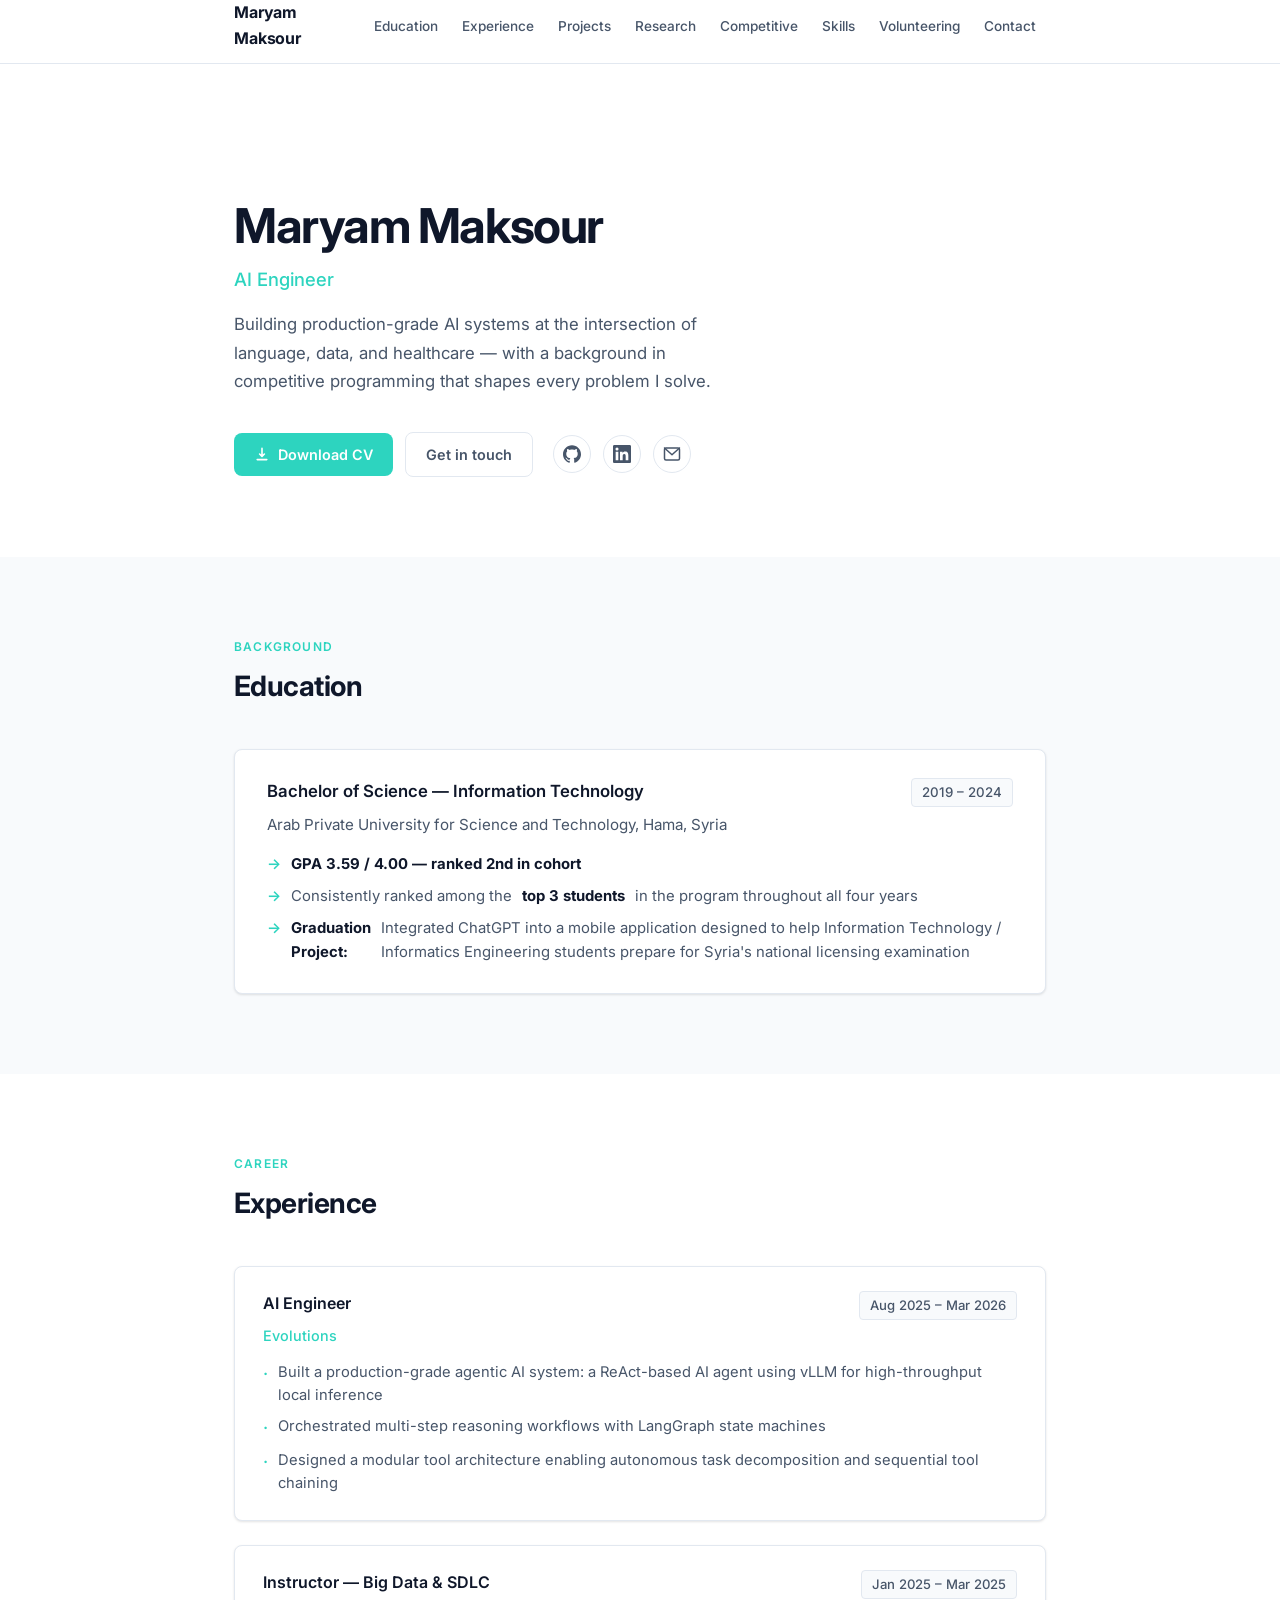
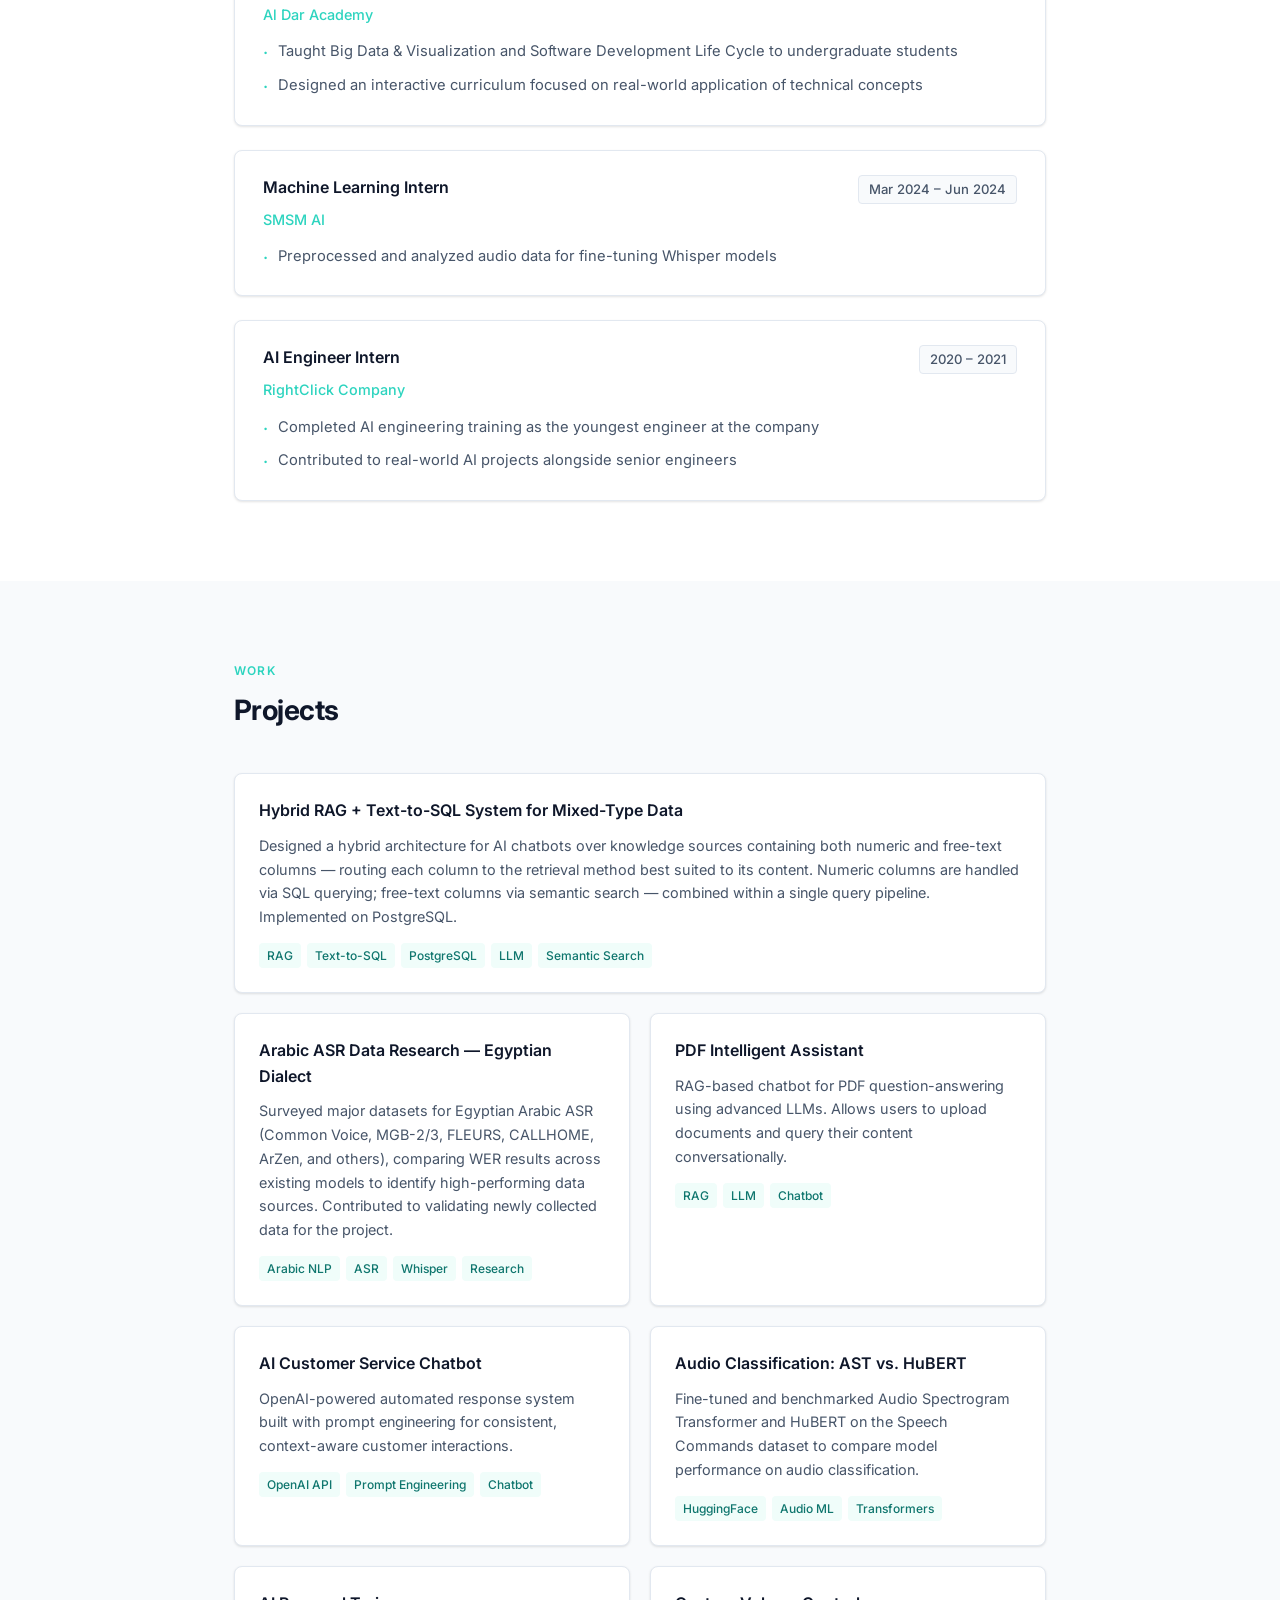
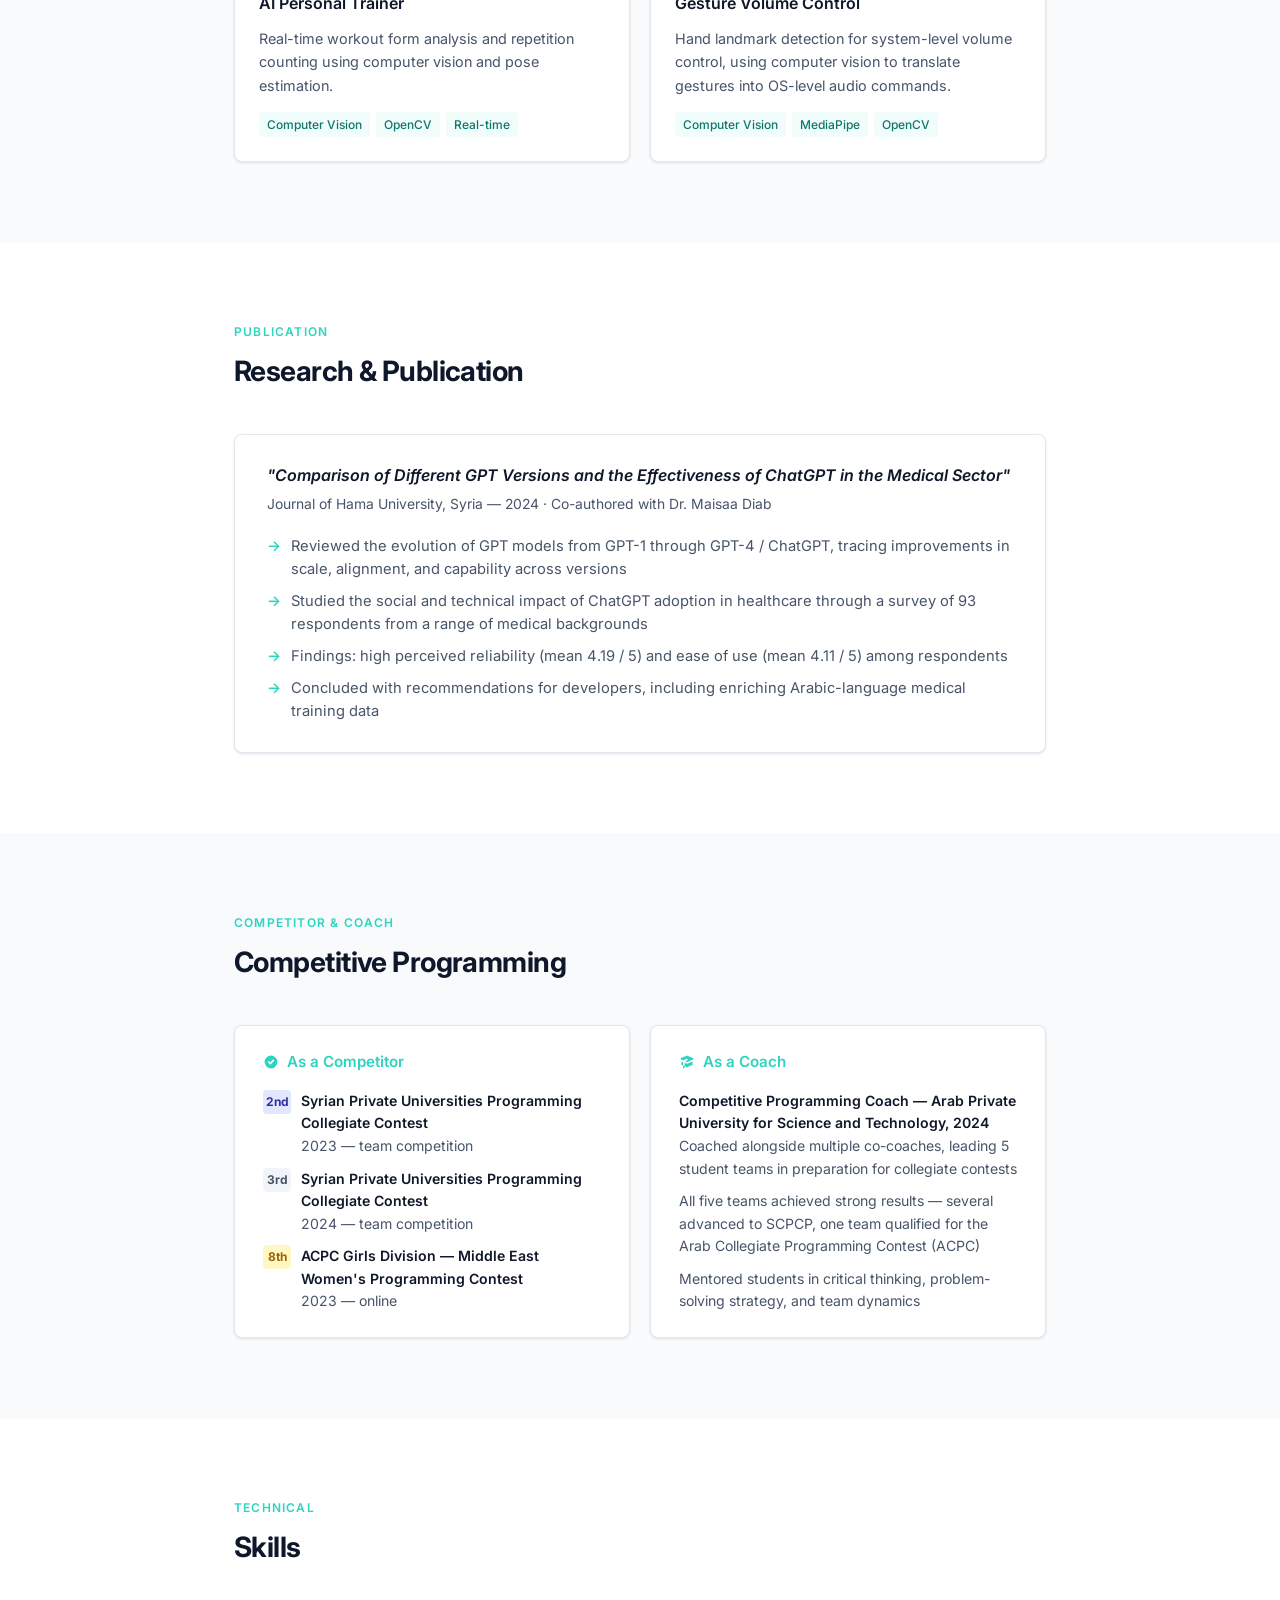
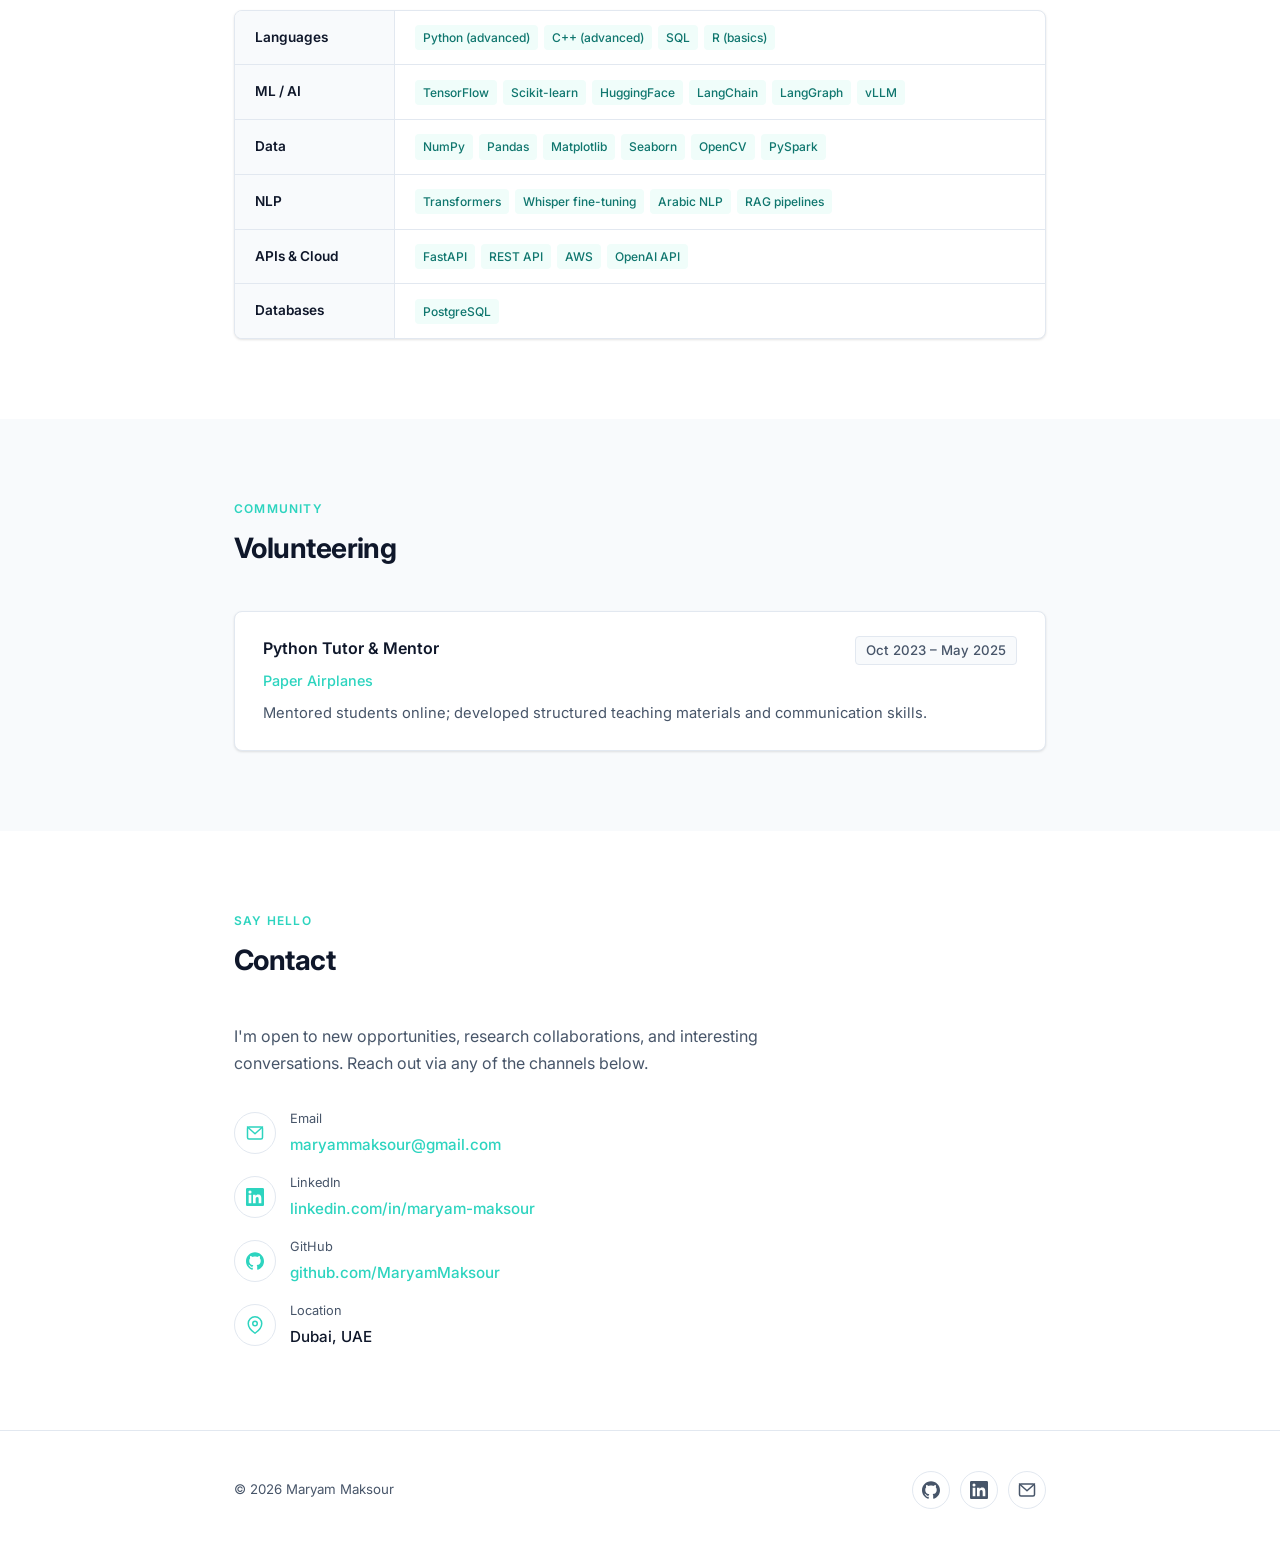
==== commit 10a75504: "Rename index (1).html to index.html" ====
--- a/index.html
+++ b/index.html
@@ -14,11 +14,11 @@
       --bg-alt: #f8fafc;
       --text: #0f172a;
       --text-secondary: #475569;
-      --accent: #1e40af;
-      --accent-hover: #1d4ed8;
+      --accent: #2dd4bf;
+      --accent-hover: #5eead4;
       --border: #e2e8f0;
-      --tag-bg: #eff6ff;
-      --tag-text: #1e40af;
+      --tag-bg: #f0fdfa;
+      --tag-text: #0f766e;
       --nav-h: 64px;
       --radius: 8px;
       --shadow: 0 1px 3px rgba(0,0,0,0.08), 0 1px 2px rgba(0,0,0,0.04);
@@ -369,7 +369,8 @@
 
     .proj-card:hover {
       box-shadow: var(--shadow-md);
-      transform: translateY(-2px);
+      transform: translateY(-4px);
+      border-color: var(--accent);
     }
 
     .proj-card.featured {
@@ -624,6 +625,17 @@
       .edu-head, .exp-head, .vol-head { flex-direction: column; }
 
       .footer-inner { flex-direction: column; align-items: flex-start; }
+    }
+
+    /* ── SCROLL REVEAL ── */
+    .reveal {
+      opacity: 0;
+      transform: translateY(14px);
+      transition: opacity 350ms ease-out, transform 350ms ease-out;
+    }
+    .reveal.visible {
+      opacity: 1;
+      transform: translateY(0);
     }
   </style>
 </head>
@@ -1135,6 +1147,20 @@
     }, { rootMargin: '-40% 0px -55% 0px' });
 
     sections.forEach(s => observer.observe(s));
+
+    // Scroll reveal
+    document.querySelectorAll('section:not(.hero)').forEach(s => s.classList.add('reveal'));
+
+    const revealObserver = new IntersectionObserver(entries => {
+      entries.forEach(entry => {
+        if (entry.isIntersecting) {
+          entry.target.classList.add('visible');
+          revealObserver.unobserve(entry.target);
+        }
+      });
+    }, { threshold: 0.08 });
+
+    document.querySelectorAll('.reveal').forEach(el => revealObserver.observe(el));
   </script>
 </body>
 </html>
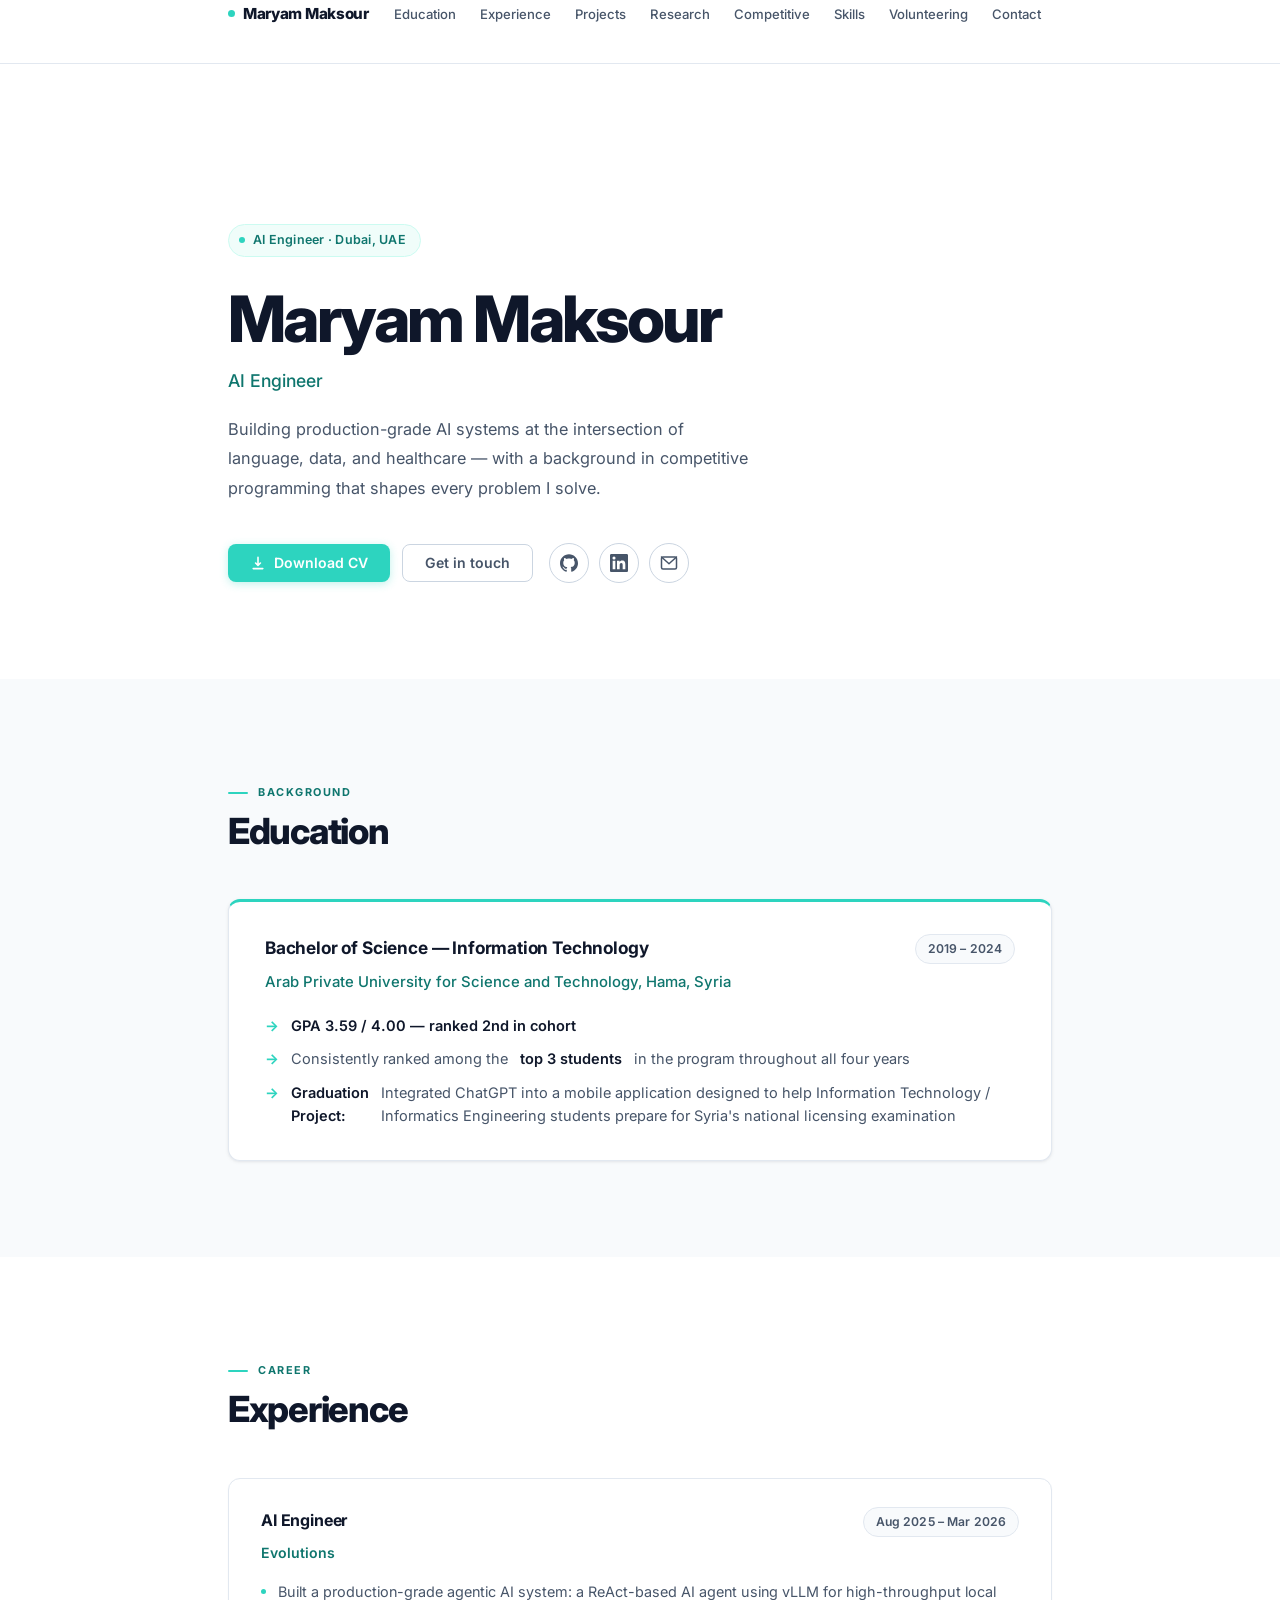
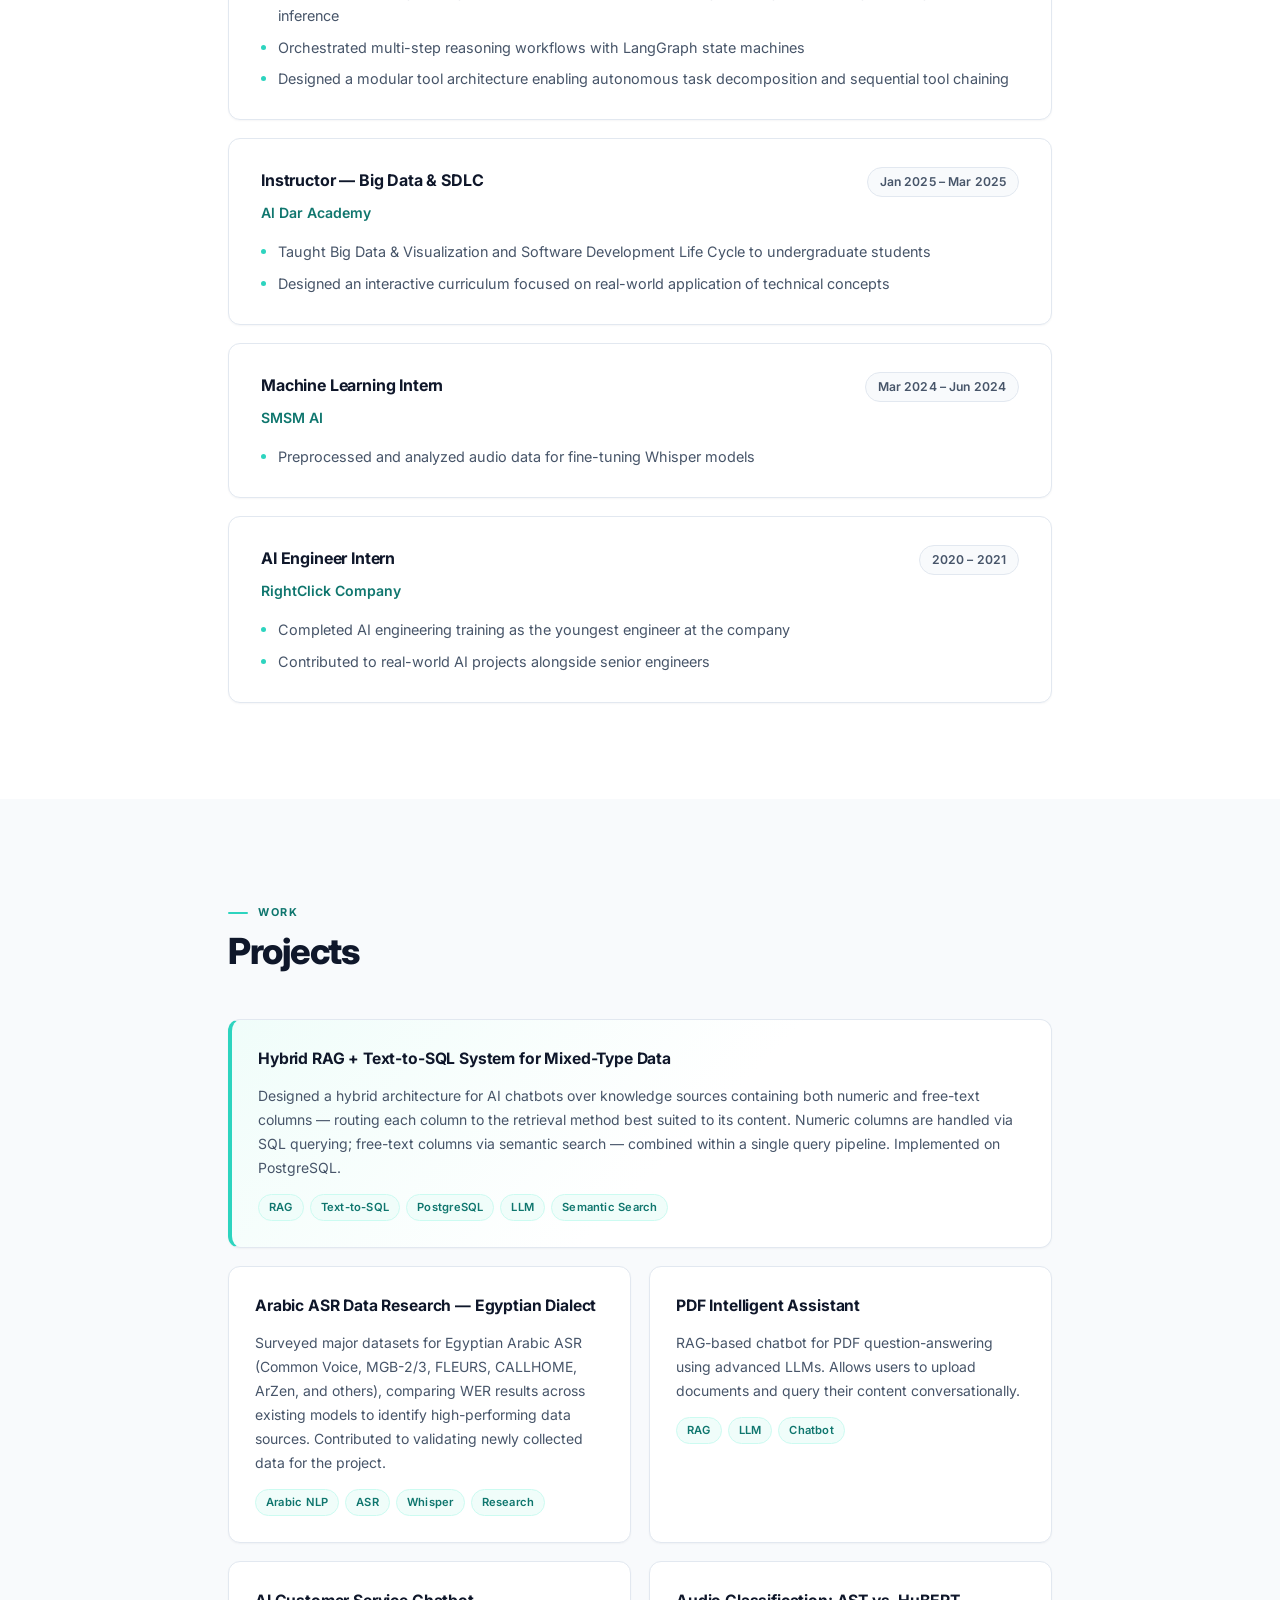
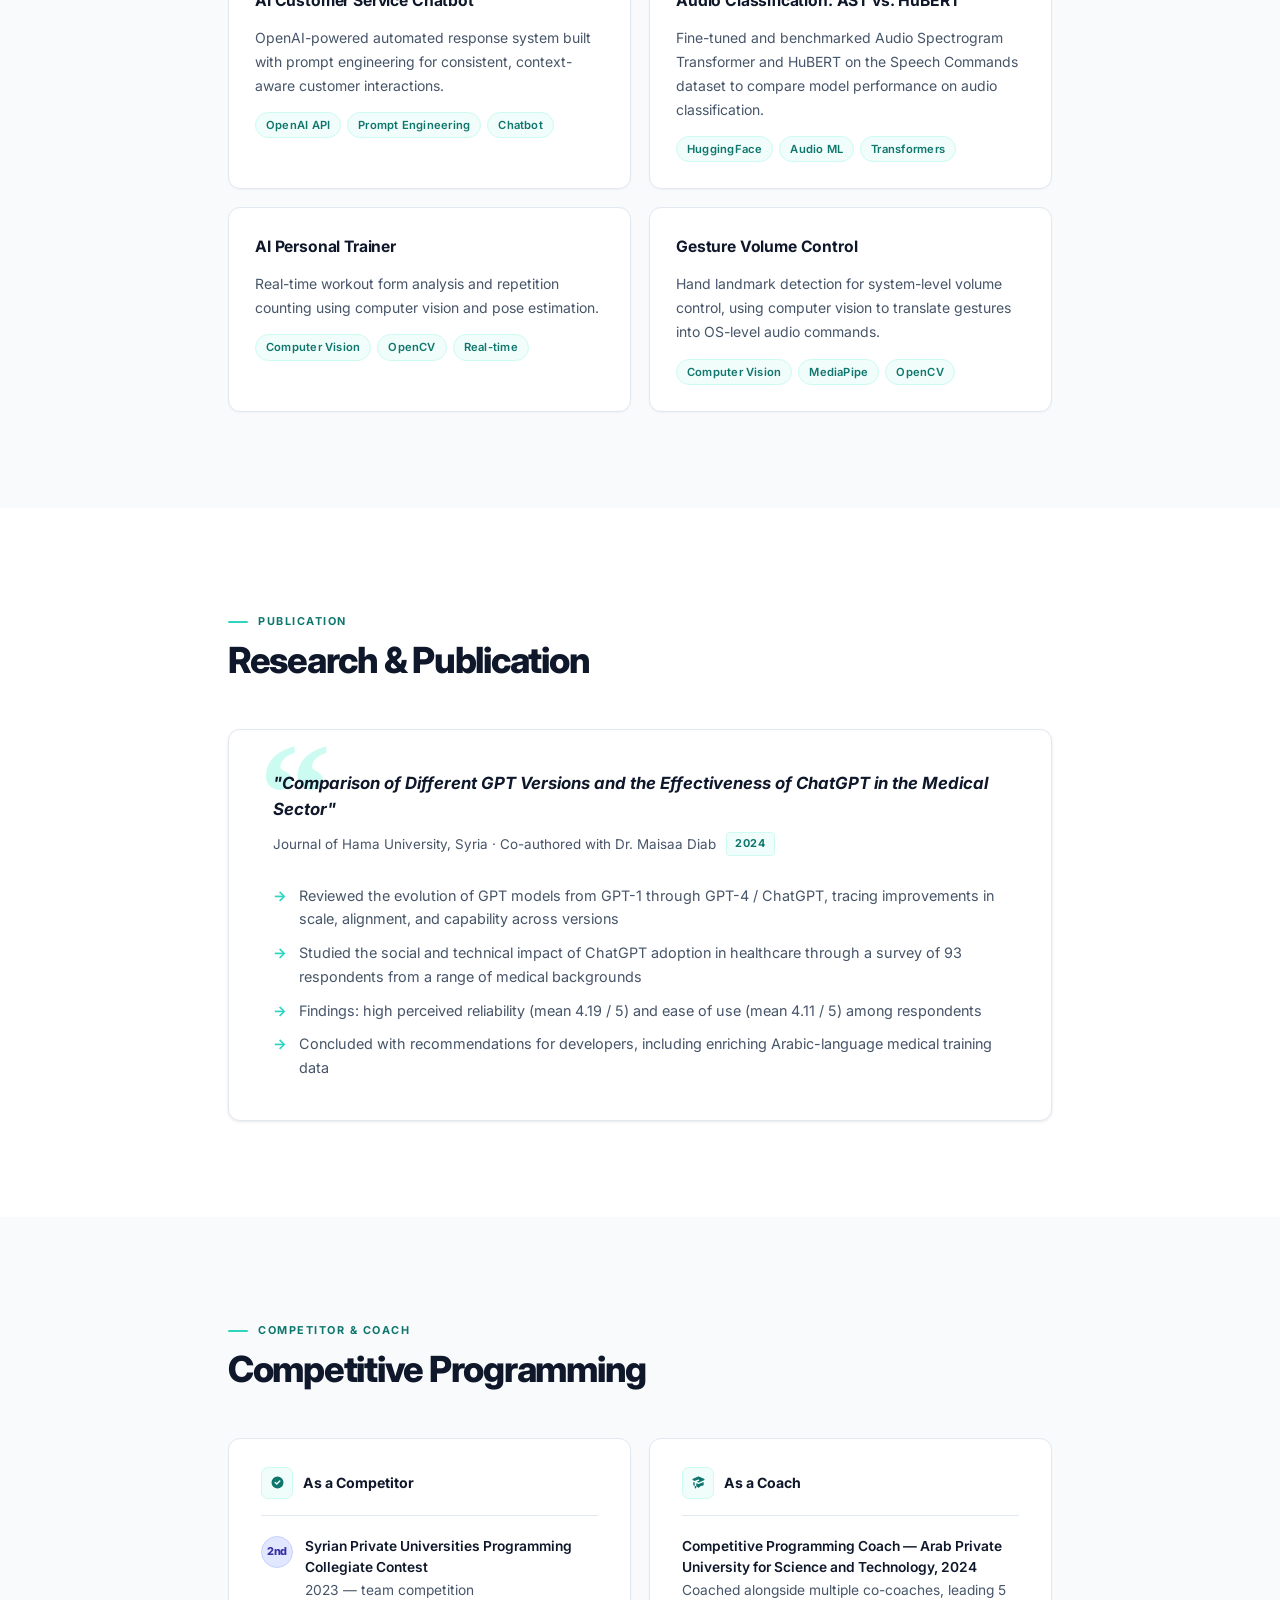
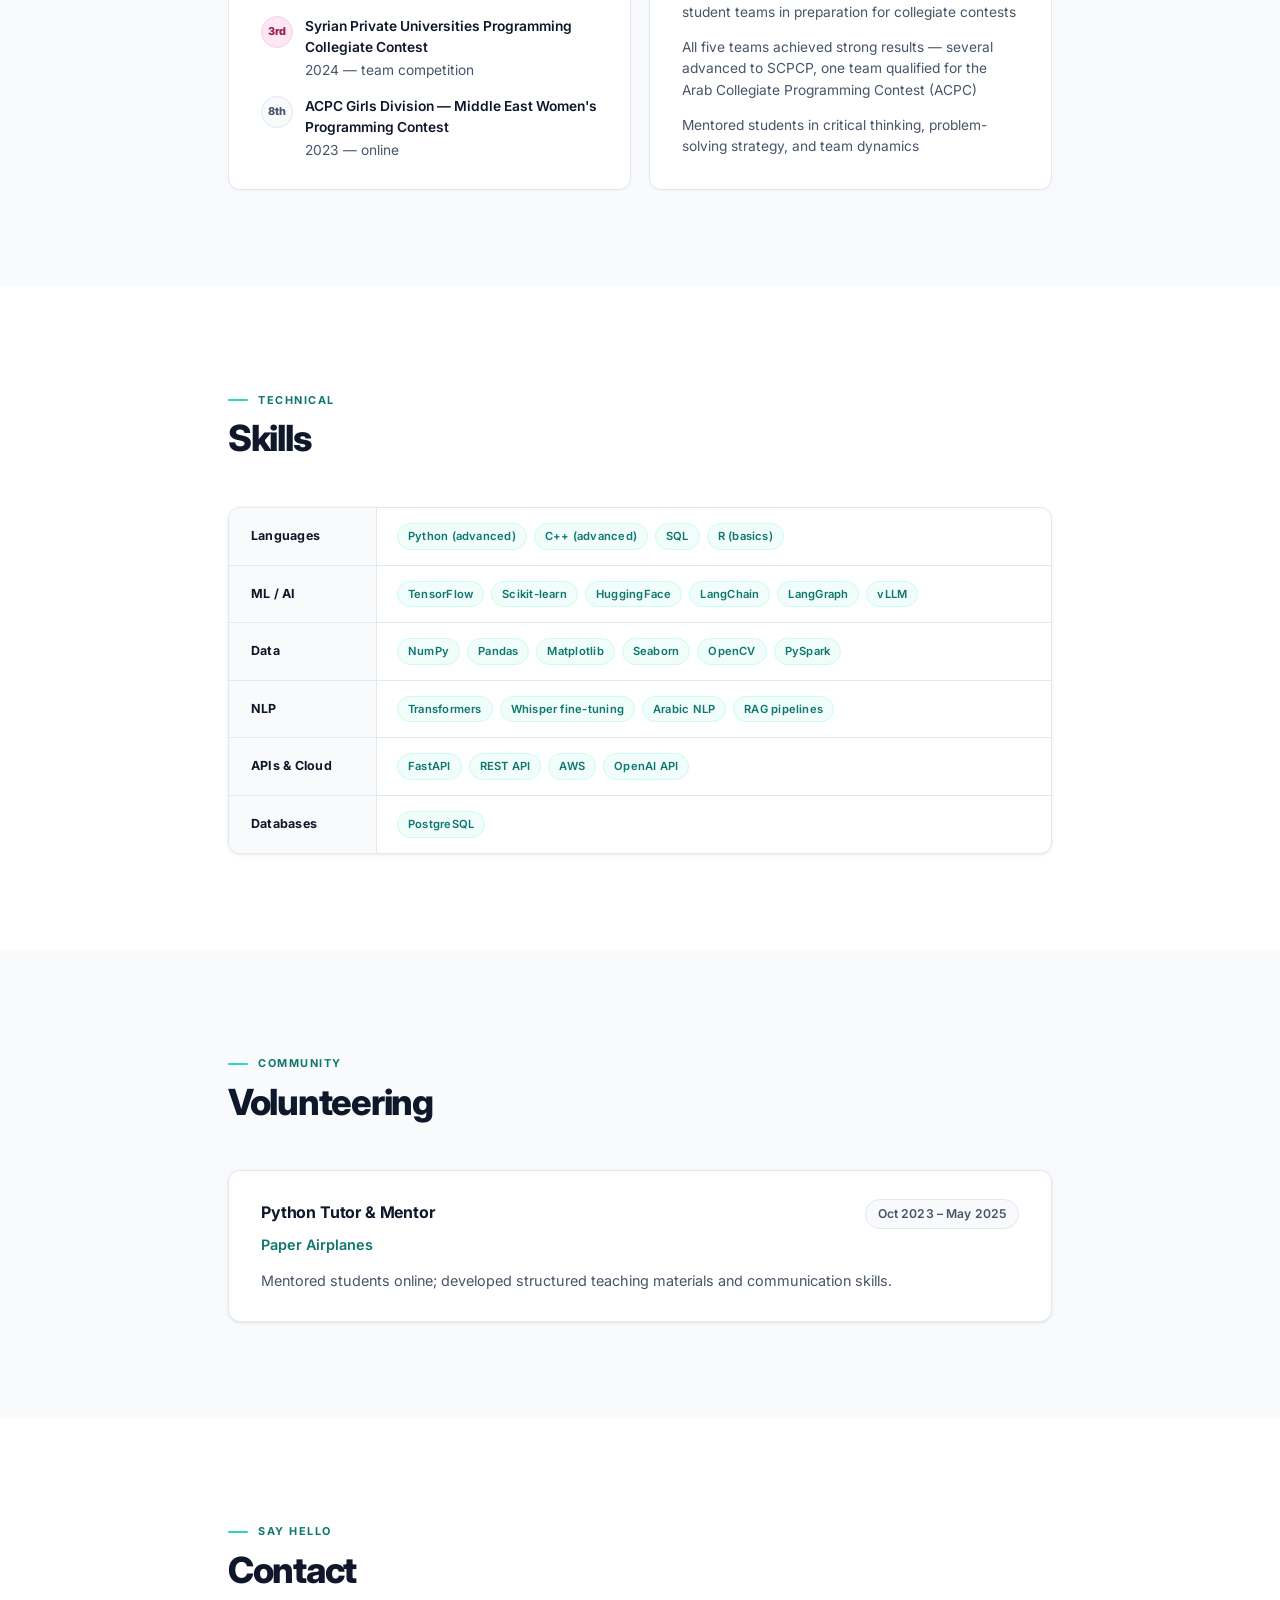
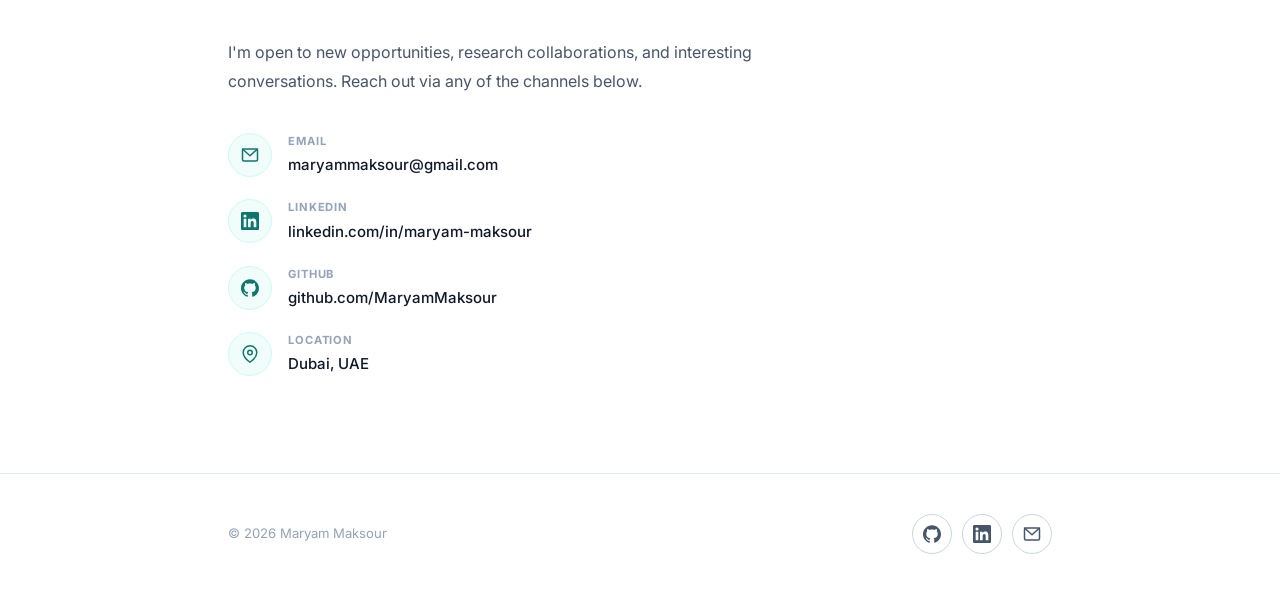
==== commit d2c13de7: "Rename index (2).html to index.html" ====
--- a/index.html
+++ b/index.html
@@ -5,7 +5,7 @@
   <meta name="viewport" content="width=device-width, initial-scale=1.0">
   <title>Maryam Maksour — AI Engineer</title>
   <link rel="preconnect" href="https://fonts.googleapis.com">
-  <link href="https://fonts.googleapis.com/css2?family=Inter:wght@300;400;500;600;700&display=swap" rel="stylesheet">
+  <link href="https://fonts.googleapis.com/css2?family=Inter:wght@300;400;500;600;700;800&display=swap" rel="stylesheet">
   <style>
     *, *::before, *::after { box-sizing: border-box; margin: 0; padding: 0; }
 
@@ -14,15 +14,21 @@
       --bg-alt: #f8fafc;
       --text: #0f172a;
       --text-secondary: #475569;
+      --text-tertiary: #94a3b8;
       --accent: #2dd4bf;
-      --accent-hover: #5eead4;
+      --accent-hover: #14b8a6;
+      --accent-light: #f0fdfa;
+      --accent-mid: #ccfbf1;
+      --accent-text: #0f766e;
       --border: #e2e8f0;
-      --tag-bg: #f0fdfa;
-      --tag-text: #0f766e;
+      --border-strong: #cbd5e1;
+      --shadow-xs: 0 1px 2px rgba(15,23,42,0.04);
+      --shadow: 0 1px 4px rgba(15,23,42,0.06), 0 1px 2px rgba(15,23,42,0.04);
+      --shadow-md: 0 6px 24px rgba(15,23,42,0.08), 0 2px 8px rgba(15,23,42,0.04);
       --nav-h: 64px;
-      --radius: 8px;
-      --shadow: 0 1px 3px rgba(0,0,0,0.08), 0 1px 2px rgba(0,0,0,0.04);
-      --shadow-md: 0 4px 16px rgba(0,0,0,0.08);
+      --radius: 12px;
+      --radius-sm: 8px;
+      --section-pad: 96px;
     }
 
     html { scroll-behavior: smooth; }
@@ -31,22 +37,24 @@
       font-family: 'Inter', system-ui, -apple-system, sans-serif;
       background: var(--bg);
       color: var(--text);
-      line-height: 1.6;
+      line-height: 1.65;
       font-size: 16px;
-    }
-
-    a { color: var(--accent); text-decoration: none; transition: color .2s; }
+      -webkit-font-smoothing: antialiased;
+    }
+
+    a { color: var(--accent-text); text-decoration: none; transition: color .2s; }
     a:hover { color: var(--accent-hover); }
 
-    .container { max-width: 860px; margin: 0 auto; padding: 0 24px; }
+    .container { max-width: 880px; margin: 0 auto; padding: 0 28px; }
 
     /* ── NAV ── */
     header {
       position: sticky;
       top: 0;
       z-index: 100;
-      background: rgba(255,255,255,0.95);
-      backdrop-filter: blur(8px);
+      background: rgba(255,255,255,0.92);
+      backdrop-filter: blur(12px);
+      -webkit-backdrop-filter: blur(12px);
       border-bottom: 1px solid var(--border);
       height: var(--nav-h);
     }
@@ -59,31 +67,39 @@
     }
 
     .nav-logo {
-      font-weight: 700;
-      font-size: 1rem;
+      font-weight: 800;
+      font-size: .95rem;
       color: var(--text);
-      letter-spacing: -.01em;
+      letter-spacing: -.02em;
+      display: flex;
+      align-items: center;
+      gap: 8px;
+    }
+
+    .nav-logo-dot {
+      width: 7px;
+      height: 7px;
+      border-radius: 50%;
+      background: var(--accent);
+      flex-shrink: 0;
     }
 
     .nav-links {
       display: flex;
       list-style: none;
-      gap: 4px;
+      gap: 2px;
     }
 
     .nav-links a {
-      font-size: .85rem;
+      font-size: .82rem;
       font-weight: 500;
       color: var(--text-secondary);
-      padding: 6px 10px;
+      padding: 6px 11px;
       border-radius: 6px;
       transition: color .2s, background .2s;
     }
 
-    .nav-links a:hover {
-      color: var(--text);
-      background: var(--bg-alt);
-    }
+    .nav-links a:hover { color: var(--text); background: var(--bg-alt); }
 
     .hamburger {
       display: none;
@@ -91,6 +107,8 @@
       gap: 5px;
       cursor: pointer;
       padding: 4px;
+      background: none;
+      border: none;
     }
 
     .hamburger span {
@@ -107,9 +125,10 @@
       position: fixed;
       top: var(--nav-h);
       left: 0; right: 0;
-      background: #fff;
+      background: rgba(255,255,255,0.98);
+      backdrop-filter: blur(12px);
       border-bottom: 1px solid var(--border);
-      padding: 16px 24px;
+      padding: 16px 28px;
       flex-direction: column;
       gap: 4px;
       z-index: 99;
@@ -121,61 +140,101 @@
       font-size: .95rem;
       font-weight: 500;
       color: var(--text-secondary);
-      padding: 10px 12px;
-      border-radius: 6px;
+      padding: 11px 14px;
+      border-radius: 8px;
     }
 
     .mobile-menu a:hover { background: var(--bg-alt); color: var(--text); }
 
-    /* ── SECTIONS ── */
-    section { padding: 80px 0; }
+    /* ── SECTION STRUCTURE ── */
+    section { padding: var(--section-pad) 0; }
     section:nth-child(even) { background: var(--bg-alt); }
 
+    .section-header { margin-bottom: 48px; }
+
     .section-label {
-      font-size: .75rem;
-      font-weight: 600;
-      letter-spacing: .1em;
+      display: inline-flex;
+      align-items: center;
+      gap: 10px;
+      font-size: .68rem;
+      font-weight: 700;
+      letter-spacing: .14em;
       text-transform: uppercase;
-      color: var(--accent);
-      margin-bottom: 8px;
+      color: var(--accent-text);
+      margin-bottom: 10px;
+    }
+
+    .section-label::before {
+      content: '';
+      display: inline-block;
+      width: 20px;
+      height: 2px;
+      background: var(--accent);
+      border-radius: 2px;
+      flex-shrink: 0;
     }
 
     .section-title {
-      font-size: 1.75rem;
-      font-weight: 700;
-      letter-spacing: -.02em;
-      margin-bottom: 40px;
+      font-size: 2.25rem;
+      font-weight: 800;
+      letter-spacing: -.035em;
+      line-height: 1.1;
+      color: var(--text);
     }
 
     /* ── HERO ── */
     .hero {
-      padding: calc(var(--nav-h) + 72px) 0 80px;
+      padding: calc(var(--nav-h) + 96px) 0 96px;
       background: var(--bg);
     }
 
-    .hero-inner { max-width: 620px; }
+    .hero-inner { max-width: 640px; }
+
+    .hero-eyebrow {
+      display: inline-flex;
+      align-items: center;
+      gap: 8px;
+      background: var(--accent-light);
+      border: 1px solid var(--accent-mid);
+      border-radius: 100px;
+      padding: 5px 14px 5px 10px;
+      margin-bottom: 28px;
+      font-size: .78rem;
+      font-weight: 600;
+      color: var(--accent-text);
+      letter-spacing: .02em;
+    }
+
+    .hero-eyebrow-dot {
+      width: 6px;
+      height: 6px;
+      border-radius: 50%;
+      background: var(--accent);
+      flex-shrink: 0;
+    }
 
     .hero-name {
-      font-size: clamp(2.2rem, 5vw, 3rem);
-      font-weight: 700;
-      letter-spacing: -.03em;
-      line-height: 1.1;
-      margin-bottom: 12px;
+      font-size: clamp(2.8rem, 6vw, 4rem);
+      font-weight: 800;
+      letter-spacing: -.04em;
+      line-height: 1.05;
+      margin-bottom: 14px;
+      color: var(--text);
     }
 
     .hero-title {
-      font-size: 1.15rem;
+      font-size: 1.1rem;
       font-weight: 500;
-      color: var(--accent);
-      margin-bottom: 16px;
+      color: var(--accent-text);
+      margin-bottom: 20px;
     }
 
     .hero-tagline {
-      font-size: 1.05rem;
+      font-size: 1.02rem;
       color: var(--text-secondary);
-      margin-bottom: 36px;
+      margin-bottom: 40px;
       max-width: 520px;
-      line-height: 1.7;
+      line-height: 1.8;
     }
 
     .hero-actions {
@@ -189,72 +248,92 @@
       display: inline-flex;
       align-items: center;
       gap: 8px;
-      padding: 10px 20px;
-      border-radius: var(--radius);
-      font-size: .9rem;
+      padding: 11px 22px;
+      border-radius: var(--radius-sm);
+      font-size: .88rem;
       font-weight: 600;
       transition: all .2s;
       cursor: pointer;
       border: none;
+      font-family: inherit;
+      line-height: 1;
     }
 
     .btn-primary {
       background: var(--accent);
       color: #fff;
+      box-shadow: 0 2px 8px rgba(45,212,191,.3);
     }
 
     .btn-primary:hover {
       background: var(--accent-hover);
       color: #fff;
       transform: translateY(-1px);
-      box-shadow: 0 4px 12px rgba(30,64,175,.25);
+      box-shadow: 0 6px 20px rgba(45,212,191,.4);
     }
 
     .btn-ghost {
       background: transparent;
       color: var(--text-secondary);
-      border: 1px solid var(--border);
+      border: 1.5px solid var(--border-strong);
     }
 
     .btn-ghost:hover {
       background: var(--bg-alt);
       color: var(--text);
-      border-color: #cbd5e1;
+      border-color: #a8b4c4;
     }
 
     .hero-links {
       display: flex;
-      gap: 12px;
-      align-items: center;
-      margin-left: 8px;
+      gap: 10px;
+      align-items: center;
+      margin-left: 4px;
     }
 
     .icon-link {
       display: flex;
       align-items: center;
       justify-content: center;
-      width: 38px;
-      height: 38px;
+      width: 40px;
+      height: 40px;
       border-radius: 50%;
-      border: 1px solid var(--border);
+      border: 1.5px solid var(--border-strong);
       color: var(--text-secondary);
-      transition: all .2s;
+      transition: all .25s;
+      background: var(--bg);
     }
 
     .icon-link:hover {
       border-color: var(--accent);
-      color: var(--accent);
-      background: var(--tag-bg);
+      color: var(--accent-text);
+      background: var(--accent-light);
+      transform: translateY(-2px);
+      box-shadow: 0 4px 12px rgba(45,212,191,.2);
     }
 
     .icon-link svg { width: 18px; height: 18px; }
+
+    /* ── DATE BADGE (shared) ── */
+    .date-badge {
+      font-size: .76rem;
+      font-weight: 600;
+      color: var(--text-secondary);
+      background: var(--bg-alt);
+      border: 1px solid var(--border);
+      border-radius: 100px;
+      padding: 4px 12px;
+      white-space: nowrap;
+      letter-spacing: .01em;
+    }
 
     /* ── EDUCATION ── */
     .edu-card {
       background: var(--bg);
       border: 1px solid var(--border);
+      border-top: 3px solid var(--accent);
       border-radius: var(--radius);
-      padding: 28px 32px;
+      padding: 32px 36px;
       box-shadow: var(--shadow);
     }
 
@@ -263,50 +342,54 @@
       justify-content: space-between;
       align-items: flex-start;
       flex-wrap: wrap;
-      gap: 8px;
+      gap: 12px;
       margin-bottom: 6px;
     }
 
-    .edu-degree { font-size: 1.05rem; font-weight: 600; }
-    .edu-school { color: var(--text-secondary); font-size: .95rem; margin-bottom: 16px; }
-    .edu-date {
-      font-size: .83rem;
+    .edu-degree { font-size: 1.08rem; font-weight: 700; letter-spacing: -.01em; }
+
+    .edu-school {
+      color: var(--accent-text);
+      font-size: .93rem;
       font-weight: 500;
+      margin-bottom: 20px;
+    }
+
+    .edu-highlights { list-style: none; display: flex; flex-direction: column; gap: 10px; }
+
+    .edu-highlights li {
+      display: flex;
+      gap: 12px;
+      font-size: .91rem;
       color: var(--text-secondary);
-      background: var(--bg-alt);
-      border: 1px solid var(--border);
-      border-radius: 4px;
-      padding: 3px 10px;
-      white-space: nowrap;
-    }
-
-    .edu-highlights { list-style: none; display: flex; flex-direction: column; gap: 8px; }
-
-    .edu-highlights li {
-      display: flex;
-      gap: 10px;
-      font-size: .93rem;
-      color: var(--text-secondary);
+      line-height: 1.6;
     }
 
     .edu-highlights li::before {
       content: '→';
       color: var(--accent);
-      font-weight: 600;
+      font-weight: 700;
       flex-shrink: 0;
     }
 
-    .edu-highlights strong { color: var(--text); }
+    .edu-highlights strong { color: var(--text); font-weight: 600; }
 
     /* ── EXPERIENCE ── */
-    .exp-list { display: flex; flex-direction: column; gap: 24px; }
+    .exp-list { display: flex; flex-direction: column; gap: 18px; }
 
     .exp-card {
       background: var(--bg);
       border: 1px solid var(--border);
       border-radius: var(--radius);
-      padding: 24px 28px;
+      padding: 28px 32px;
+      box-shadow: var(--shadow-xs);
+      transition: box-shadow .25s, transform .25s, border-color .25s;
+    }
+
+    .exp-card:hover {
       box-shadow: var(--shadow);
+      transform: translateY(-2px);
+      border-color: var(--border-strong);
     }
 
     .exp-head {
@@ -314,57 +397,51 @@
       justify-content: space-between;
       align-items: flex-start;
       flex-wrap: wrap;
-      gap: 8px;
+      gap: 10px;
       margin-bottom: 4px;
     }
 
-    .exp-role { font-size: 1rem; font-weight: 600; }
-    .exp-date {
-      font-size: .82rem;
-      font-weight: 500;
+    .exp-role { font-size: 1rem; font-weight: 700; letter-spacing: -.01em; }
+
+    .exp-company { color: var(--accent-text); font-size: .88rem; font-weight: 600; margin-bottom: 16px; }
+
+    .exp-bullets { list-style: none; display: flex; flex-direction: column; gap: 8px; }
+
+    .exp-bullets li {
+      display: flex;
+      gap: 12px;
+      font-size: .9rem;
       color: var(--text-secondary);
-      background: var(--bg-alt);
-      border: 1px solid var(--border);
-      border-radius: 4px;
-      padding: 3px 10px;
-      white-space: nowrap;
-    }
-    .exp-company { color: var(--accent); font-size: .9rem; font-weight: 500; margin-bottom: 14px; }
-
-    .exp-bullets { list-style: none; display: flex; flex-direction: column; gap: 7px; }
-
-    .exp-bullets li {
-      display: flex;
-      gap: 10px;
-      font-size: .92rem;
-      color: var(--text-secondary);
+      line-height: 1.65;
     }
 
     .exp-bullets li::before {
-      content: '·';
-      color: var(--accent);
-      font-size: 1.2rem;
-      line-height: 1.4;
+      content: '';
+      width: 5px;
+      height: 5px;
+      border-radius: 50%;
+      background: var(--accent);
       flex-shrink: 0;
+      margin-top: 9px;
     }
 
     /* ── PROJECTS ── */
     .projects-grid {
       display: grid;
       grid-template-columns: 1fr 1fr;
-      gap: 20px;
+      gap: 18px;
     }
 
     .proj-card {
       background: var(--bg);
       border: 1px solid var(--border);
       border-radius: var(--radius);
-      padding: 24px;
-      box-shadow: var(--shadow);
+      padding: 26px;
+      box-shadow: var(--shadow-xs);
       display: flex;
       flex-direction: column;
-      gap: 10px;
-      transition: box-shadow .2s, transform .2s;
+      gap: 12px;
+      transition: box-shadow .25s, transform .25s, border-color .25s;
     }
 
     .proj-card:hover {
@@ -375,26 +452,27 @@
 
     .proj-card.featured {
       grid-column: 1 / -1;
-    }
-
-    .proj-title { font-size: 1rem; font-weight: 600; }
-
-    .proj-desc { font-size: .9rem; color: var(--text-secondary); line-height: 1.65; }
-
-    .proj-tags {
-      display: flex;
-      flex-wrap: wrap;
-      gap: 6px;
-      margin-top: 4px;
-    }
+      border-left: 4px solid var(--accent);
+      background: linear-gradient(135deg, var(--accent-light) 0%, var(--bg) 55%);
+    }
+
+    .proj-card.featured:hover { border-left-color: var(--accent-hover); }
+
+    .proj-title { font-size: .98rem; font-weight: 700; letter-spacing: -.01em; color: var(--text); }
+
+    .proj-desc { font-size: .875rem; color: var(--text-secondary); line-height: 1.72; }
+
+    .proj-tags { display: flex; flex-wrap: wrap; gap: 6px; margin-top: 2px; }
 
     .tag {
-      font-size: .75rem;
-      font-weight: 500;
-      background: var(--tag-bg);
-      color: var(--tag-text);
-      border-radius: 4px;
-      padding: 3px 8px;
+      font-size: .7rem;
+      font-weight: 600;
+      background: var(--accent-light);
+      color: var(--accent-text);
+      border: 1px solid var(--accent-mid);
+      border-radius: 100px;
+      padding: 3px 10px;
+      letter-spacing: .02em;
     }
 
     /* ── RESEARCH ── */
@@ -402,82 +480,137 @@
       background: var(--bg);
       border: 1px solid var(--border);
       border-radius: var(--radius);
-      padding: 28px 32px;
+      padding: 40px 44px;
       box-shadow: var(--shadow);
+      position: relative;
+      overflow: hidden;
+    }
+
+    .research-card::before {
+      content: '\201C';
+      position: absolute;
+      top: -8px;
+      left: 30px;
+      font-size: 9rem;
+      font-weight: 800;
+      color: var(--accent-mid);
+      line-height: 1;
+      font-family: Georgia, 'Times New Roman', serif;
+      pointer-events: none;
+      user-select: none;
     }
 
     .research-pub {
-      font-size: 1rem;
-      font-weight: 600;
-      margin-bottom: 4px;
+      font-size: 1.05rem;
+      font-weight: 700;
       font-style: italic;
+      color: var(--text);
+      line-height: 1.55;
+      margin-bottom: 10px;
+      position: relative;
     }
 
     .research-venue {
-      font-size: .87rem;
+      font-size: .84rem;
       color: var(--text-secondary);
-      margin-bottom: 20px;
-    }
-
-    .research-bullets { list-style: none; display: flex; flex-direction: column; gap: 8px; }
+      margin-bottom: 28px;
+      display: flex;
+      align-items: center;
+      gap: 10px;
+      flex-wrap: wrap;
+    }
+
+    .research-badge {
+      display: inline-flex;
+      align-items: center;
+      background: var(--accent-light);
+      color: var(--accent-text);
+      font-size: .68rem;
+      font-weight: 700;
+      padding: 2px 8px;
+      border-radius: 4px;
+      letter-spacing: .06em;
+      text-transform: uppercase;
+      border: 1px solid var(--accent-mid);
+    }
+
+    .research-bullets { list-style: none; display: flex; flex-direction: column; gap: 10px; }
 
     .research-bullets li {
       display: flex;
-      gap: 10px;
-      font-size: .92rem;
+      gap: 12px;
+      font-size: .9rem;
       color: var(--text-secondary);
+      line-height: 1.65;
     }
 
     .research-bullets li::before {
       content: '→';
       color: var(--accent);
-      font-weight: 600;
+      font-weight: 700;
       flex-shrink: 0;
     }
 
     /* ── COMPETITIVE PROGRAMMING ── */
-    .cp-grid { display: grid; grid-template-columns: 1fr 1fr; gap: 20px; }
+    .cp-grid { display: grid; grid-template-columns: 1fr 1fr; gap: 18px; }
 
     .cp-card {
       background: var(--bg);
       border: 1px solid var(--border);
       border-radius: var(--radius);
-      padding: 24px 28px;
-      box-shadow: var(--shadow);
+      padding: 28px 32px;
+      box-shadow: var(--shadow-xs);
     }
 
     .cp-card-title {
-      font-size: .95rem;
-      font-weight: 600;
-      color: var(--accent);
-      margin-bottom: 16px;
-      display: flex;
-      align-items: center;
-      gap: 8px;
-    }
-
-    .cp-items { display: flex; flex-direction: column; gap: 10px; }
-
-    .cp-item { display: flex; gap: 10px; align-items: flex-start; }
+      font-size: .88rem;
+      font-weight: 700;
+      color: var(--text);
+      margin-bottom: 20px;
+      padding-bottom: 16px;
+      border-bottom: 1px solid var(--border);
+      display: flex;
+      align-items: center;
+      gap: 10px;
+    }
+
+    .cp-icon-box {
+      width: 32px;
+      height: 32px;
+      border-radius: 7px;
+      background: var(--accent-light);
+      border: 1px solid var(--accent-mid);
+      display: flex;
+      align-items: center;
+      justify-content: center;
+      color: var(--accent-text);
+      flex-shrink: 0;
+    }
+
+    .cp-items { display: flex; flex-direction: column; gap: 14px; }
+
+    .cp-item { display: flex; gap: 12px; align-items: flex-start; }
 
     .cp-medal {
-      font-size: .75rem;
-      font-weight: 700;
-      min-width: 28px;
-      height: 24px;
-      border-radius: 4px;
+      font-size: .68rem;
+      font-weight: 800;
+      min-width: 32px;
+      height: 32px;
+      border-radius: 50%;
       display: flex;
       align-items: center;
       justify-content: center;
       flex-shrink: 0;
-    }
-
-    .medal-1 { background: #fef9c3; color: #a16207; }
-    .medal-2 { background: #e0e7ff; color: #3730a3; }
-    .medal-3 { background: #f1f5f9; color: #475569; }
-
-    .cp-item-text { font-size: .88rem; color: var(--text-secondary); }
-    .cp-item-text strong { color: var(--text); font-weight: 600; display: block; }
+      letter-spacing: -.01em;
+    }
+
+    .medal-gold   { background: #fef3c7; color: #92400e; border: 1.5px solid #fde68a; }
+    .medal-silver { background: #e0e7ff; color: #3730a3; border: 1.5px solid #c7d2fe; }
+    .medal-bronze { background: #fce7f3; color: #9d174d; border: 1.5px solid #fbcfe8; }
+    .medal-place  { background: var(--bg-alt); color: var(--text-secondary); border: 1.5px solid var(--border); }
+
+    .cp-item-text { font-size: .86rem; color: var(--text-secondary); line-height: 1.55; }
+    .cp-item-text strong { color: var(--text); font-weight: 600; display: block; margin-bottom: 2px; }
 
     /* ── SKILLS ── */
     .skills-table {
@@ -490,28 +623,34 @@
 
     .skill-row {
       display: grid;
-      grid-template-columns: 160px 1fr;
+      grid-template-columns: 148px 1fr;
       border-bottom: 1px solid var(--border);
+      transition: background .18s;
     }
 
     .skill-row:last-child { border-bottom: none; }
+    .skill-row:hover { background: var(--accent-light); }
 
     .skill-cat {
-      padding: 16px 20px;
-      font-size: .85rem;
-      font-weight: 600;
+      padding: 18px 22px;
+      font-size: .78rem;
+      font-weight: 700;
       color: var(--text);
       background: var(--bg-alt);
       border-right: 1px solid var(--border);
       display: flex;
       align-items: center;
-    }
+      letter-spacing: .02em;
+      transition: background .18s;
+    }
+
+    .skill-row:hover .skill-cat { background: #e6faf7; }
 
     .skill-list {
       padding: 14px 20px;
       display: flex;
       flex-wrap: wrap;
-      gap: 6px;
+      gap: 7px;
       align-items: center;
     }
 
@@ -520,7 +659,7 @@
       background: var(--bg);
       border: 1px solid var(--border);
       border-radius: var(--radius);
-      padding: 24px 28px;
+      padding: 28px 32px;
       box-shadow: var(--shadow);
     }
 
@@ -529,59 +668,63 @@
       justify-content: space-between;
       align-items: flex-start;
       flex-wrap: wrap;
-      gap: 8px;
+      gap: 10px;
       margin-bottom: 4px;
     }
 
-    .vol-role { font-size: 1rem; font-weight: 600; }
-    .vol-org { color: var(--accent); font-size: .9rem; font-weight: 500; margin-bottom: 10px; }
-    .vol-desc { font-size: .92rem; color: var(--text-secondary); }
+    .vol-role { font-size: 1rem; font-weight: 700; letter-spacing: -.01em; }
+    .vol-org { color: var(--accent-text); font-size: .9rem; font-weight: 600; margin-bottom: 12px; }
+    .vol-desc { font-size: .9rem; color: var(--text-secondary); line-height: 1.65; }
 
     /* ── CONTACT ── */
-    .contact-inner {
-      max-width: 560px;
-    }
+    .contact-inner { max-width: 560px; }
 
     .contact-desc {
       font-size: 1rem;
       color: var(--text-secondary);
-      margin-bottom: 32px;
-      line-height: 1.7;
-    }
-
-    .contact-items { display: flex; flex-direction: column; gap: 16px; }
-
-    .contact-item {
-      display: flex;
-      align-items: center;
-      gap: 14px;
-    }
+      margin-bottom: 36px;
+      line-height: 1.8;
+    }
+
+    .contact-items { display: flex; flex-direction: column; gap: 20px; }
+
+    .contact-item { display: flex; align-items: center; gap: 16px; }
 
     .contact-icon {
-      width: 42px;
-      height: 42px;
+      width: 44px;
+      height: 44px;
       border-radius: 50%;
-      border: 1px solid var(--border);
+      background: var(--accent-light);
+      border: 1px solid var(--accent-mid);
       display: flex;
       align-items: center;
       justify-content: center;
-      color: var(--accent);
+      color: var(--accent-text);
       flex-shrink: 0;
-      background: var(--bg);
+      transition: all .2s;
+    }
+
+    .contact-item:hover .contact-icon {
+      background: var(--accent);
+      border-color: var(--accent);
+      color: #fff;
+      transform: scale(1.06);
     }
 
     .contact-icon svg { width: 18px; height: 18px; }
 
     .contact-link-label {
-      font-size: .8rem;
-      color: var(--text-secondary);
-      margin-bottom: 2px;
-    }
-
-    .contact-link-value {
-      font-size: .95rem;
-      font-weight: 500;
-    }
+      font-size: .7rem;
+      font-weight: 700;
+      color: var(--text-tertiary);
+      text-transform: uppercase;
+      letter-spacing: .08em;
+      margin-bottom: 3px;
+    }
+
+    .contact-link-value { font-size: .94rem; font-weight: 500; color: var(--text); }
+    .contact-link-value a { color: var(--text); }
+    .contact-link-value a:hover { color: var(--accent-text); }
 
     /* ── FOOTER ── */
     footer {
@@ -598,45 +741,53 @@
       gap: 16px;
     }
 
-    .footer-copy {
-      font-size: .83rem;
-      color: var(--text-secondary);
-    }
-
+    .footer-copy { font-size: .82rem; color: var(--text-tertiary); }
     .footer-links { display: flex; gap: 10px; }
 
     /* ── RESPONSIVE ── */
     @media (max-width: 700px) {
+      :root { --section-pad: 64px; }
       .nav-links { display: none; }
       .hamburger { display: flex; }
-
-      section { padding: 60px 0; }
-
-      .hero { padding: calc(var(--nav-h) + 48px) 0 60px; }
-
+      .hero { padding: calc(var(--nav-h) + 56px) 0 64px; }
+      .hero-eyebrow { display: none; }
+      .section-title { font-size: 1.85rem; }
       .projects-grid { grid-template-columns: 1fr; }
       .proj-card.featured { grid-column: 1; }
-
       .cp-grid { grid-template-columns: 1fr; }
-
       .skill-row { grid-template-columns: 1fr; }
       .skill-cat { border-right: none; border-bottom: 1px solid var(--border); }
-
       .edu-head, .exp-head, .vol-head { flex-direction: column; }
-
       .footer-inner { flex-direction: column; align-items: flex-start; }
+      .research-card { padding: 28px 26px; }
+      .research-card::before { font-size: 6rem; }
+      .edu-card { padding: 24px 24px; }
+      .exp-card { padding: 22px 24px; }
     }
 
     /* ── SCROLL REVEAL ── */
     .reveal {
       opacity: 0;
-      transform: translateY(14px);
-      transition: opacity 350ms ease-out, transform 350ms ease-out;
-    }
-    .reveal.visible {
-      opacity: 1;
-      transform: translateY(0);
-    }
+      transform: translateY(16px);
+      transition: opacity 420ms ease-out, transform 420ms ease-out;
+    }
+
+    .reveal.visible { opacity: 1; transform: translateY(0); }
+
+    /* Stagger for individual cards */
+    .exp-card.reveal:nth-child(2),
+    .proj-card.reveal:nth-child(2),
+    .cp-card.reveal:nth-child(2) { transition-delay: 70ms; }
+
+    .exp-card.reveal:nth-child(3),
+    .proj-card.reveal:nth-child(3) { transition-delay: 140ms; }
+
+    .exp-card.reveal:nth-child(4),
+    .proj-card.reveal:nth-child(4) { transition-delay: 210ms; }
+
+    .proj-card.reveal:nth-child(5) { transition-delay: 280ms; }
+    .proj-card.reveal:nth-child(6) { transition-delay: 350ms; }
+    .proj-card.reveal:nth-child(7) { transition-delay: 420ms; }
   </style>
 </head>
 <body>
@@ -645,7 +796,10 @@
   <header>
     <div class="container">
       <nav>
-        <span class="nav-logo">Maryam Maksour</span>
+        <span class="nav-logo">
+          <span class="nav-logo-dot"></span>
+          Maryam Maksour
+        </span>
         <ul class="nav-links">
           <li><a href="#education">Education</a></li>
           <li><a href="#experience">Experience</a></li>
@@ -678,6 +832,10 @@
   <section class="hero" id="home">
     <div class="container">
       <div class="hero-inner">
+        <div class="hero-eyebrow">
+          <span class="hero-eyebrow-dot"></span>
+          AI Engineer &middot; Dubai, UAE
+        </div>
         <div class="hero-name">Maryam Maksour</div>
         <div class="hero-title">AI Engineer</div>
         <p class="hero-tagline">
@@ -690,15 +848,12 @@
           </a>
           <a href="#contact" class="btn btn-ghost">Get in touch</a>
           <div class="hero-links">
-            <!-- GitHub -->
             <a href="https://github.com/MaryamMaksour" target="_blank" rel="noopener" class="icon-link" aria-label="GitHub">
               <svg viewBox="0 0 24 24" fill="currentColor"><path d="M12 .297c-6.63 0-12 5.373-12 12 0 5.303 3.438 9.8 8.205 11.385.6.113.82-.258.82-.577 0-.285-.01-1.04-.015-2.04-3.338.724-4.042-1.61-4.042-1.61C4.422 18.07 3.633 17.7 3.633 17.7c-1.087-.744.084-.729.084-.729 1.205.084 1.838 1.236 1.838 1.236 1.07 1.835 2.809 1.305 3.495.998.108-.776.417-1.305.76-1.605-2.665-.3-5.466-1.332-5.466-5.93 0-1.31.465-2.38 1.235-3.22-.135-.303-.54-1.523.105-3.176 0 0 1.005-.322 3.3 1.23.96-.267 1.98-.399 3-.405 1.02.006 2.04.138 3 .405 2.28-1.552 3.285-1.23 3.285-1.23.645 1.653.24 2.873.12 3.176.765.84 1.23 1.91 1.23 3.22 0 4.61-2.805 5.625-5.475 5.92.42.36.81 1.096.81 2.22 0 1.606-.015 2.896-.015 3.286 0 .315.21.69.825.57C20.565 22.092 24 17.592 24 12.297c0-6.627-5.373-12-12-12"/></svg>
             </a>
-            <!-- LinkedIn -->
             <a href="https://linkedin.com/in/maryam-maksour" target="_blank" rel="noopener" class="icon-link" aria-label="LinkedIn">
               <svg viewBox="0 0 24 24" fill="currentColor"><path d="M20.447 20.452h-3.554v-5.569c0-1.328-.027-3.037-1.852-3.037-1.853 0-2.136 1.445-2.136 2.939v5.667H9.351V9h3.414v1.561h.046c.477-.9 1.637-1.85 3.37-1.85 3.601 0 4.267 2.37 4.267 5.455v6.286zM5.337 7.433a2.062 2.062 0 01-2.063-2.065 2.064 2.064 0 112.063 2.065zm1.782 13.019H3.555V9h3.564v11.452zM22.225 0H1.771C.792 0 0 .774 0 1.729v20.542C0 23.227.792 24 1.771 24h20.451C23.2 24 24 23.227 24 22.271V1.729C24 .774 23.2 0 22.222 0h.003z"/></svg>
             </a>
-            <!-- Email -->
             <a href="mailto:maryammaksour@gmail.com" class="icon-link" aria-label="Email">
               <svg viewBox="0 0 24 24" fill="none" stroke="currentColor" stroke-width="2" stroke-linecap="round" stroke-linejoin="round"><rect x="2" y="4" width="20" height="16" rx="2"/><polyline points="2,4 12,13 22,4"/></svg>
             </a>
@@ -711,12 +866,14 @@
   <!-- ── EDUCATION ── -->
   <section id="education">
     <div class="container">
-      <div class="section-label">Background</div>
-      <h2 class="section-title">Education</h2>
+      <div class="section-header">
+        <div class="section-label">Background</div>
+        <h2 class="section-title">Education</h2>
+      </div>
       <div class="edu-card">
         <div class="edu-head">
           <div class="edu-degree">Bachelor of Science — Information Technology</div>
-          <span class="edu-date">2019 – 2024</span>
+          <span class="date-badge">2019 – 2024</span>
         </div>
         <div class="edu-school">Arab Private University for Science and Technology, Hama, Syria</div>
         <ul class="edu-highlights">
@@ -731,14 +888,16 @@
   <!-- ── EXPERIENCE ── -->
   <section id="experience">
     <div class="container">
-      <div class="section-label">Career</div>
-      <h2 class="section-title">Experience</h2>
+      <div class="section-header">
+        <div class="section-label">Career</div>
+        <h2 class="section-title">Experience</h2>
+      </div>
       <div class="exp-list">
 
         <div class="exp-card">
           <div class="exp-head">
             <div class="exp-role">AI Engineer</div>
-            <span class="exp-date">Aug 2025 – Mar 2026</span>
+            <span class="date-badge">Aug 2025 – Mar 2026</span>
           </div>
           <div class="exp-company">Evolutions</div>
           <ul class="exp-bullets">
@@ -751,7 +910,7 @@
         <div class="exp-card">
           <div class="exp-head">
             <div class="exp-role">Instructor — Big Data &amp; SDLC</div>
-            <span class="exp-date">Jan 2025 – Mar 2025</span>
+            <span class="date-badge">Jan 2025 – Mar 2025</span>
           </div>
           <div class="exp-company">Al Dar Academy</div>
           <ul class="exp-bullets">
@@ -763,7 +922,7 @@
         <div class="exp-card">
           <div class="exp-head">
             <div class="exp-role">Machine Learning Intern</div>
-            <span class="exp-date">Mar 2024 – Jun 2024</span>
+            <span class="date-badge">Mar 2024 – Jun 2024</span>
           </div>
           <div class="exp-company">SMSM AI</div>
           <ul class="exp-bullets">
@@ -774,7 +933,7 @@
         <div class="exp-card">
           <div class="exp-head">
             <div class="exp-role">AI Engineer Intern</div>
-            <span class="exp-date">2020 – 2021</span>
+            <span class="date-badge">2020 – 2021</span>
           </div>
           <div class="exp-company">RightClick Company</div>
           <ul class="exp-bullets">
@@ -790,8 +949,10 @@
   <!-- ── PROJECTS ── -->
   <section id="projects">
     <div class="container">
-      <div class="section-label">Work</div>
-      <h2 class="section-title">Projects</h2>
+      <div class="section-header">
+        <div class="section-label">Work</div>
+        <h2 class="section-title">Projects</h2>
+      </div>
       <div class="projects-grid">
 
         <div class="proj-card featured">
@@ -888,11 +1049,16 @@
   <!-- ── RESEARCH ── -->
   <section id="research">
     <div class="container">
-      <div class="section-label">Publication</div>
-      <h2 class="section-title">Research &amp; Publication</h2>
+      <div class="section-header">
+        <div class="section-label">Publication</div>
+        <h2 class="section-title">Research &amp; Publication</h2>
+      </div>
       <div class="research-card">
         <div class="research-pub">"Comparison of Different GPT Versions and the Effectiveness of ChatGPT in the Medical Sector"</div>
-        <div class="research-venue">Journal of Hama University, Syria — 2024 · Co-authored with Dr. Maisaa Diab</div>
+        <div class="research-venue">
+          Journal of Hama University, Syria &middot; Co-authored with Dr. Maisaa Diab
+          <span class="research-badge">2024</span>
+        </div>
         <ul class="research-bullets">
           <li>Reviewed the evolution of GPT models from GPT-1 through GPT-4 / ChatGPT, tracing improvements in scale, alignment, and capability across versions</li>
           <li>Studied the social and technical impact of ChatGPT adoption in healthcare through a survey of 93 respondents from a range of medical backgrounds</li>
@@ -906,32 +1072,36 @@
   <!-- ── COMPETITIVE PROGRAMMING ── -->
   <section id="competitive">
     <div class="container">
-      <div class="section-label">Competitor &amp; Coach</div>
-      <h2 class="section-title">Competitive Programming</h2>
+      <div class="section-header">
+        <div class="section-label">Competitor &amp; Coach</div>
+        <h2 class="section-title">Competitive Programming</h2>
+      </div>
       <div class="cp-grid">
 
         <div class="cp-card">
           <div class="cp-card-title">
-            <svg viewBox="0 0 20 20" fill="currentColor" width="16" height="16"><path fill-rule="evenodd" d="M10 18a8 8 0 100-16 8 8 0 000 16zm3.707-9.293a1 1 0 00-1.414-1.414L9 10.586 7.707 9.293a1 1 0 00-1.414 1.414l2 2a1 1 0 001.414 0l4-4z" clip-rule="evenodd"/></svg>
+            <div class="cp-icon-box">
+              <svg viewBox="0 0 20 20" fill="currentColor" width="15" height="15"><path fill-rule="evenodd" d="M10 18a8 8 0 100-16 8 8 0 000 16zm3.707-9.293a1 1 0 00-1.414-1.414L9 10.586 7.707 9.293a1 1 0 00-1.414 1.414l2 2a1 1 0 001.414 0l4-4z" clip-rule="evenodd"/></svg>
+            </div>
             As a Competitor
           </div>
           <div class="cp-items">
             <div class="cp-item">
-              <span class="cp-medal medal-2">2nd</span>
+              <span class="cp-medal medal-silver">2nd</span>
               <div class="cp-item-text">
                 <strong>Syrian Private Universities Programming Collegiate Contest</strong>
                 2023 — team competition
               </div>
             </div>
             <div class="cp-item">
-              <span class="cp-medal medal-3">3rd</span>
+              <span class="cp-medal medal-bronze">3rd</span>
               <div class="cp-item-text">
                 <strong>Syrian Private Universities Programming Collegiate Contest</strong>
                 2024 — team competition
               </div>
             </div>
             <div class="cp-item">
-              <span class="cp-medal medal-1">8th</span>
+              <span class="cp-medal medal-place">8th</span>
               <div class="cp-item-text">
                 <strong>ACPC Girls Division — Middle East Women's Programming Contest</strong>
                 2023 — online
@@ -942,7 +1112,9 @@
 
         <div class="cp-card">
           <div class="cp-card-title">
-            <svg viewBox="0 0 20 20" fill="currentColor" width="16" height="16"><path d="M10.394 2.08a1 1 0 00-.788 0l-7 3a1 1 0 000 1.84L5.25 8.051a.999.999 0 01.356-.257l4-1.714a1 1 0 11.788 1.838L7.667 9.088l1.94.831a1 1 0 00.787 0l7-3a1 1 0 000-1.838l-7-3zM3.31 9.397L5 10.12v4.102a8.969 8.969 0 00-1.05-.174 1 1 0 01-.89-.89 11.115 11.115 0 01.25-3.762zM9.3 16.573A9.026 9.026 0 007 14.935v-3.957l1.818.78a3 3 0 002.364 0l5.508-2.361a11.026 11.026 0 01.25 3.762 1 1 0 01-.89.89 8.968 8.968 0 00-5.35 2.524 1 1 0 01-1.4 0zM6 18a1 1 0 001-1v-2.065a8.935 8.935 0 00-2-.712V17a1 1 0 001 1z"/></svg>
+            <div class="cp-icon-box">
+              <svg viewBox="0 0 20 20" fill="currentColor" width="15" height="15"><path d="M10.394 2.08a1 1 0 00-.788 0l-7 3a1 1 0 000 1.84L5.25 8.051a.999.999 0 01.356-.257l4-1.714a1 1 0 11.788 1.838L7.667 9.088l1.94.831a1 1 0 00.787 0l7-3a1 1 0 000-1.838l-7-3zM3.31 9.397L5 10.12v4.102a8.969 8.969 0 00-1.05-.174 1 1 0 01-.89-.89 11.115 11.115 0 01.25-3.762zM9.3 16.573A9.026 9.026 0 007 14.935v-3.957l1.818.78a3 3 0 002.364 0l5.508-2.361a11.026 11.026 0 01.25 3.762 1 1 0 01-.89.89 8.968 8.968 0 00-5.35 2.524 1 1 0 01-1.4 0zM6 18a1 1 0 001-1v-2.065a8.935 8.935 0 00-2-.712V17a1 1 0 001 1z"/></svg>
+            </div>
             As a Coach
           </div>
           <div class="cp-items">
@@ -972,8 +1144,10 @@
   <!-- ── SKILLS ── -->
   <section id="skills">
     <div class="container">
-      <div class="section-label">Technical</div>
-      <h2 class="section-title">Skills</h2>
+      <div class="section-header">
+        <div class="section-label">Technical</div>
+        <h2 class="section-title">Skills</h2>
+      </div>
       <div class="skills-table">
         <div class="skill-row">
           <div class="skill-cat">Languages</div>
@@ -1037,12 +1211,14 @@
   <!-- ── VOLUNTEERING ── -->
   <section id="volunteering">
     <div class="container">
-      <div class="section-label">Community</div>
-      <h2 class="section-title">Volunteering</h2>
+      <div class="section-header">
+        <div class="section-label">Community</div>
+        <h2 class="section-title">Volunteering</h2>
+      </div>
       <div class="vol-card">
         <div class="vol-head">
           <div class="vol-role">Python Tutor &amp; Mentor</div>
-          <span class="edu-date">Oct 2023 – May 2025</span>
+          <span class="date-badge">Oct 2023 – May 2025</span>
         </div>
         <div class="vol-org">Paper Airplanes</div>
         <div class="vol-desc">Mentored students online; developed structured teaching materials and communication skills.</div>
@@ -1053,8 +1229,10 @@
   <!-- ── CONTACT ── -->
   <section id="contact">
     <div class="container">
-      <div class="section-label">Say hello</div>
-      <h2 class="section-title">Contact</h2>
+      <div class="section-header">
+        <div class="section-label">Say hello</div>
+        <h2 class="section-title">Contact</h2>
+      </div>
       <div class="contact-inner">
         <p class="contact-desc">
           I'm open to new opportunities, research collaborations, and interesting conversations. Reach out via any of the channels below.
@@ -1066,25 +1244,25 @@
             </div>
             <div>
               <div class="contact-link-label">Email</div>
-              <a href="mailto:maryammaksour@gmail.com" class="contact-link-value">maryammaksour@gmail.com</a>
+              <div class="contact-link-value"><a href="mailto:maryammaksour@gmail.com">maryammaksour@gmail.com</a></div>
             </div>
           </div>
           <div class="contact-item">
             <div class="contact-icon">
-              <svg viewBox="0 0 24 24" fill="currentColor" width="18" height="18"><path d="M20.447 20.452h-3.554v-5.569c0-1.328-.027-3.037-1.852-3.037-1.853 0-2.136 1.445-2.136 2.939v5.667H9.351V9h3.414v1.561h.046c.477-.9 1.637-1.85 3.37-1.85 3.601 0 4.267 2.37 4.267 5.455v6.286zM5.337 7.433a2.062 2.062 0 01-2.063-2.065 2.064 2.064 0 112.063 2.065zm1.782 13.019H3.555V9h3.564v11.452zM22.225 0H1.771C.792 0 0 .774 0 1.729v20.542C0 23.227.792 24 1.771 24h20.451C23.2 24 24 23.227 24 22.271V1.729C24 .774 23.2 0 22.222 0h.003z"/></svg>
+              <svg viewBox="0 0 24 24" fill="currentColor"><path d="M20.447 20.452h-3.554v-5.569c0-1.328-.027-3.037-1.852-3.037-1.853 0-2.136 1.445-2.136 2.939v5.667H9.351V9h3.414v1.561h.046c.477-.9 1.637-1.85 3.37-1.85 3.601 0 4.267 2.37 4.267 5.455v6.286zM5.337 7.433a2.062 2.062 0 01-2.063-2.065 2.064 2.064 0 112.063 2.065zm1.782 13.019H3.555V9h3.564v11.452zM22.225 0H1.771C.792 0 0 .774 0 1.729v20.542C0 23.227.792 24 1.771 24h20.451C23.2 24 24 23.227 24 22.271V1.729C24 .774 23.2 0 22.222 0h.003z"/></svg>
             </div>
             <div>
               <div class="contact-link-label">LinkedIn</div>
-              <a href="https://linkedin.com/in/maryam-maksour" target="_blank" rel="noopener" class="contact-link-value">linkedin.com/in/maryam-maksour</a>
+              <div class="contact-link-value"><a href="https://linkedin.com/in/maryam-maksour" target="_blank" rel="noopener">linkedin.com/in/maryam-maksour</a></div>
             </div>
           </div>
           <div class="contact-item">
             <div class="contact-icon">
-              <svg viewBox="0 0 24 24" fill="currentColor" width="18" height="18"><path d="M12 .297c-6.63 0-12 5.373-12 12 0 5.303 3.438 9.8 8.205 11.385.6.113.82-.258.82-.577 0-.285-.01-1.04-.015-2.04-3.338.724-4.042-1.61-4.042-1.61C4.422 18.07 3.633 17.7 3.633 17.7c-1.087-.744.084-.729.084-.729 1.205.084 1.838 1.236 1.838 1.236 1.07 1.835 2.809 1.305 3.495.998.108-.776.417-1.305.76-1.605-2.665-.3-5.466-1.332-5.466-5.93 0-1.31.465-2.38 1.235-3.22-.135-.303-.54-1.523.105-3.176 0 0 1.005-.322 3.3 1.23.96-.267 1.98-.399 3-.405 1.02.006 2.04.138 3 .405 2.28-1.552 3.285-1.23 3.285-1.23.645 1.653.24 2.873.12 3.176.765.84 1.23 1.91 1.23 3.22 0 4.61-2.805 5.625-5.475 5.92.42.36.81 1.096.81 2.22 0 1.606-.015 2.896-.015 3.286 0 .315.21.69.825.57C20.565 22.092 24 17.592 24 12.297c0-6.627-5.373-12-12-12"/></svg>
+              <svg viewBox="0 0 24 24" fill="currentColor"><path d="M12 .297c-6.63 0-12 5.373-12 12 0 5.303 3.438 9.8 8.205 11.385.6.113.82-.258.82-.577 0-.285-.01-1.04-.015-2.04-3.338.724-4.042-1.61-4.042-1.61C4.422 18.07 3.633 17.7 3.633 17.7c-1.087-.744.084-.729.084-.729 1.205.084 1.838 1.236 1.838 1.236 1.07 1.835 2.809 1.305 3.495.998.108-.776.417-1.305.76-1.605-2.665-.3-5.466-1.332-5.466-5.93 0-1.31.465-2.38 1.235-3.22-.135-.303-.54-1.523.105-3.176 0 0 1.005-.322 3.3 1.23.96-.267 1.98-.399 3-.405 1.02.006 2.04.138 3 .405 2.28-1.552 3.285-1.23 3.285-1.23.645 1.653.24 2.873.12 3.176.765.84 1.23 1.91 1.23 3.22 0 4.61-2.805 5.625-5.475 5.92.42.36.81 1.096.81 2.22 0 1.606-.015 2.896-.015 3.286 0 .315.21.69.825.57C20.565 22.092 24 17.592 24 12.297c0-6.627-5.373-12-12-12"/></svg>
             </div>
             <div>
               <div class="contact-link-label">GitHub</div>
-              <a href="https://github.com/MaryamMaksour" target="_blank" rel="noopener" class="contact-link-value">github.com/MaryamMaksour</a>
+              <div class="contact-link-value"><a href="https://github.com/MaryamMaksour" target="_blank" rel="noopener">github.com/MaryamMaksour</a></div>
             </div>
           </div>
           <div class="contact-item">
@@ -1093,7 +1271,7 @@
             </div>
             <div>
               <div class="contact-link-label">Location</div>
-              <span class="contact-link-value" style="color:var(--text)">Dubai, UAE</span>
+              <div class="contact-link-value">Dubai, UAE</div>
             </div>
           </div>
         </div>
@@ -1129,15 +1307,16 @@
       document.getElementById('mobileMenu').classList.remove('open');
     }
 
-    // Highlight active nav link on scroll
+    // Active nav highlight on scroll
     const sections = document.querySelectorAll('section[id]');
     const navLinks = document.querySelectorAll('.nav-links a');
 
-    const observer = new IntersectionObserver(entries => {
+    const navObserver = new IntersectionObserver(entries => {
       entries.forEach(entry => {
         if (entry.isIntersecting) {
           navLinks.forEach(a => {
             a.style.color = '';
+            a.style.background = '';
             if (a.getAttribute('href') === '#' + entry.target.id) {
               a.style.color = 'var(--text)';
             }
@@ -1146,10 +1325,21 @@
       });
     }, { rootMargin: '-40% 0px -55% 0px' });
 
-    sections.forEach(s => observer.observe(s));
-
-    // Scroll reveal
+    sections.forEach(s => navObserver.observe(s));
+
+    // Scroll reveal — individual cards for stagger effect
+    const revealSelectors = [
+      'section:not(.hero)',
+      '.exp-card',
+      '.proj-card',
+      '.cp-card',
+    ];
+
+    // Add reveal to sections (excluding hero)
     document.querySelectorAll('section:not(.hero)').forEach(s => s.classList.add('reveal'));
+
+    // Add reveal to cards (they sit inside sections, so stagger within the section fade)
+    document.querySelectorAll('.exp-card, .proj-card, .cp-card').forEach(c => c.classList.add('reveal'));
 
     const revealObserver = new IntersectionObserver(entries => {
       entries.forEach(entry => {
@@ -1158,7 +1348,7 @@
           revealObserver.unobserve(entry.target);
         }
       });
-    }, { threshold: 0.08 });
+    }, { threshold: 0.06 });
 
     document.querySelectorAll('.reveal').forEach(el => revealObserver.observe(el));
   </script>
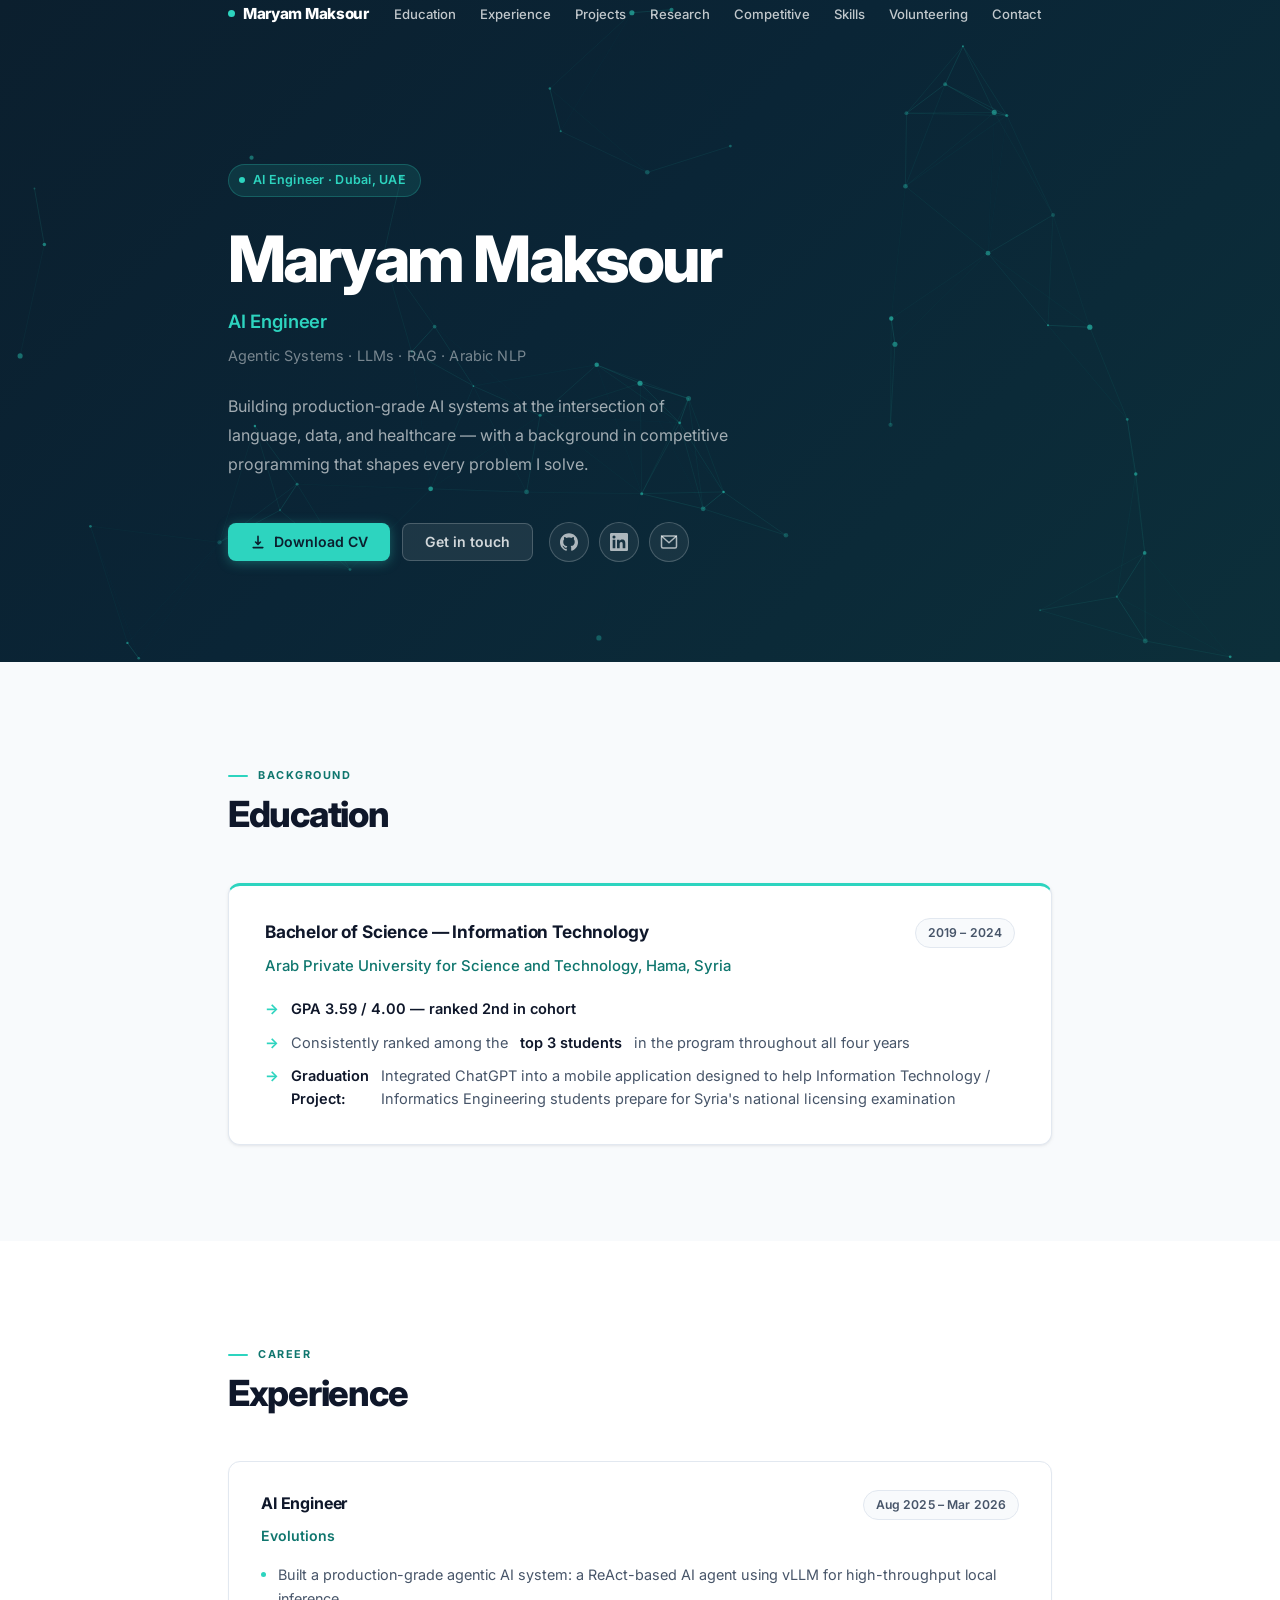
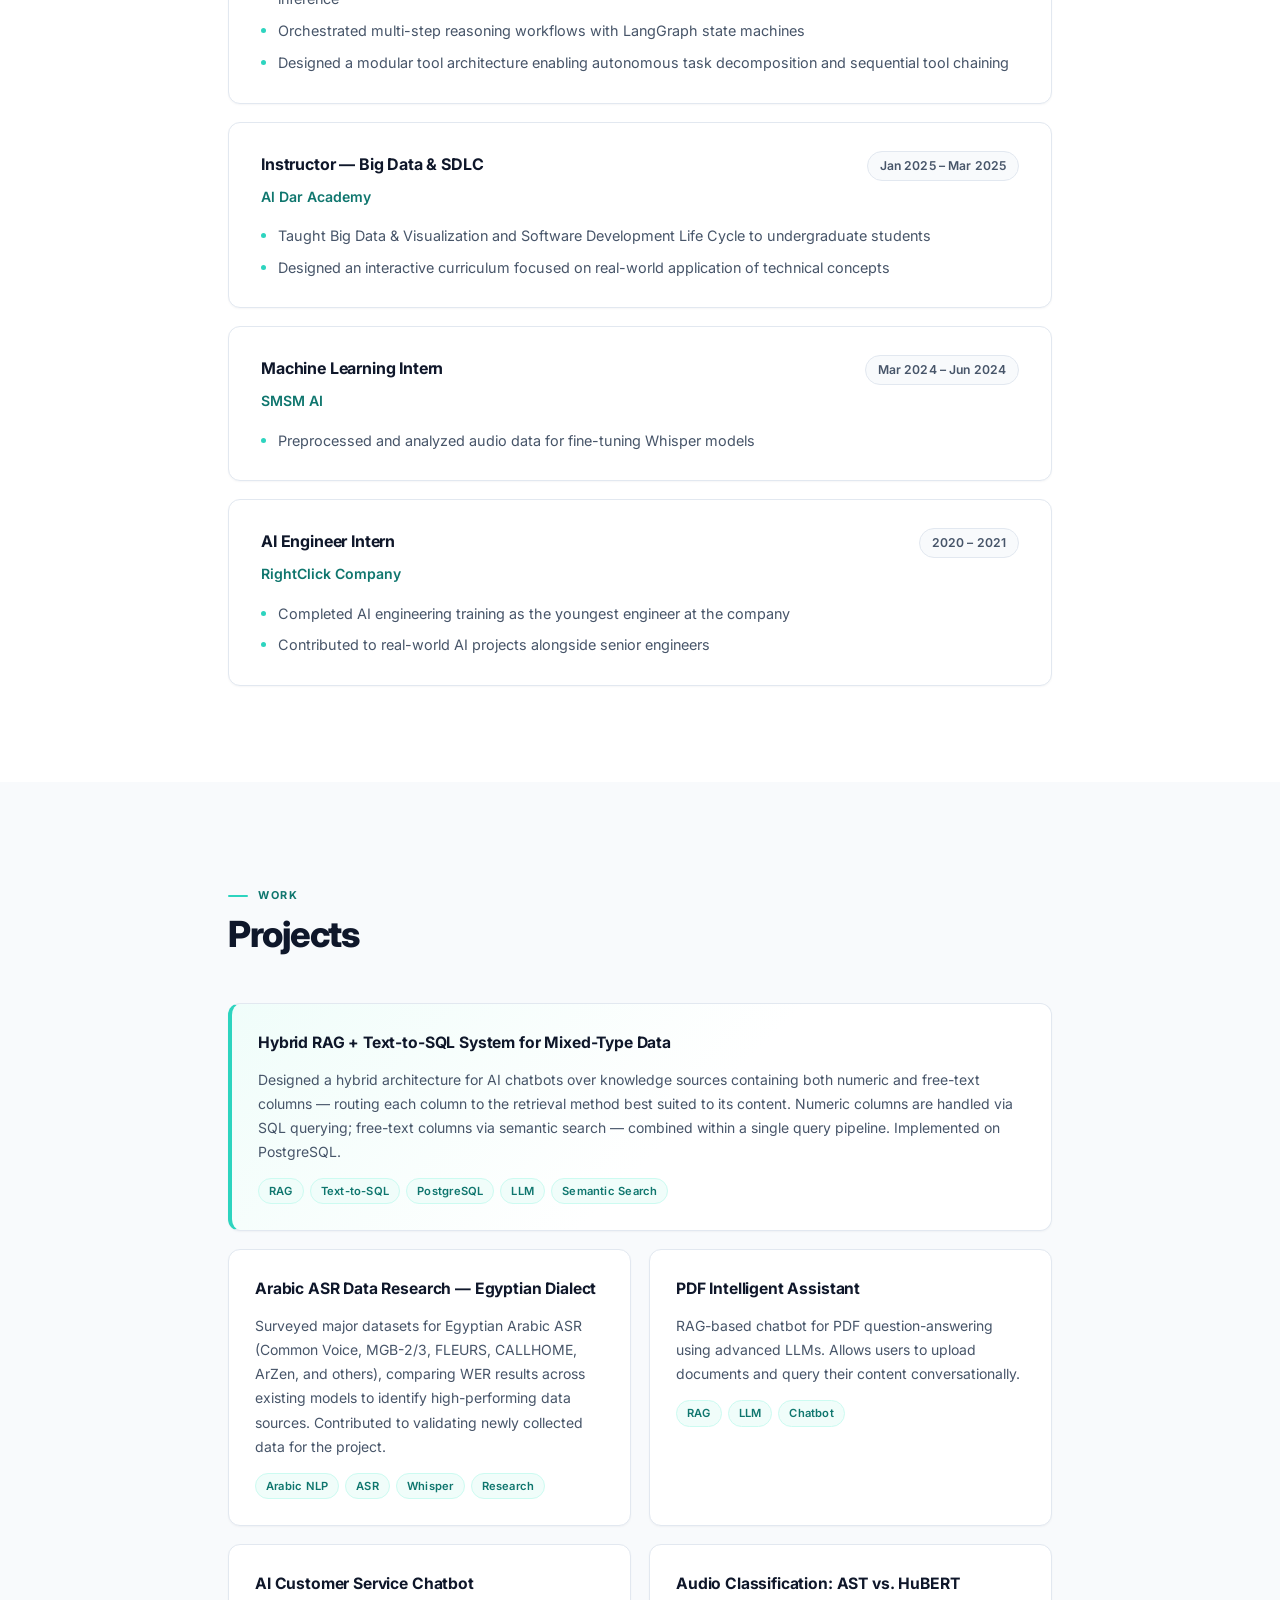
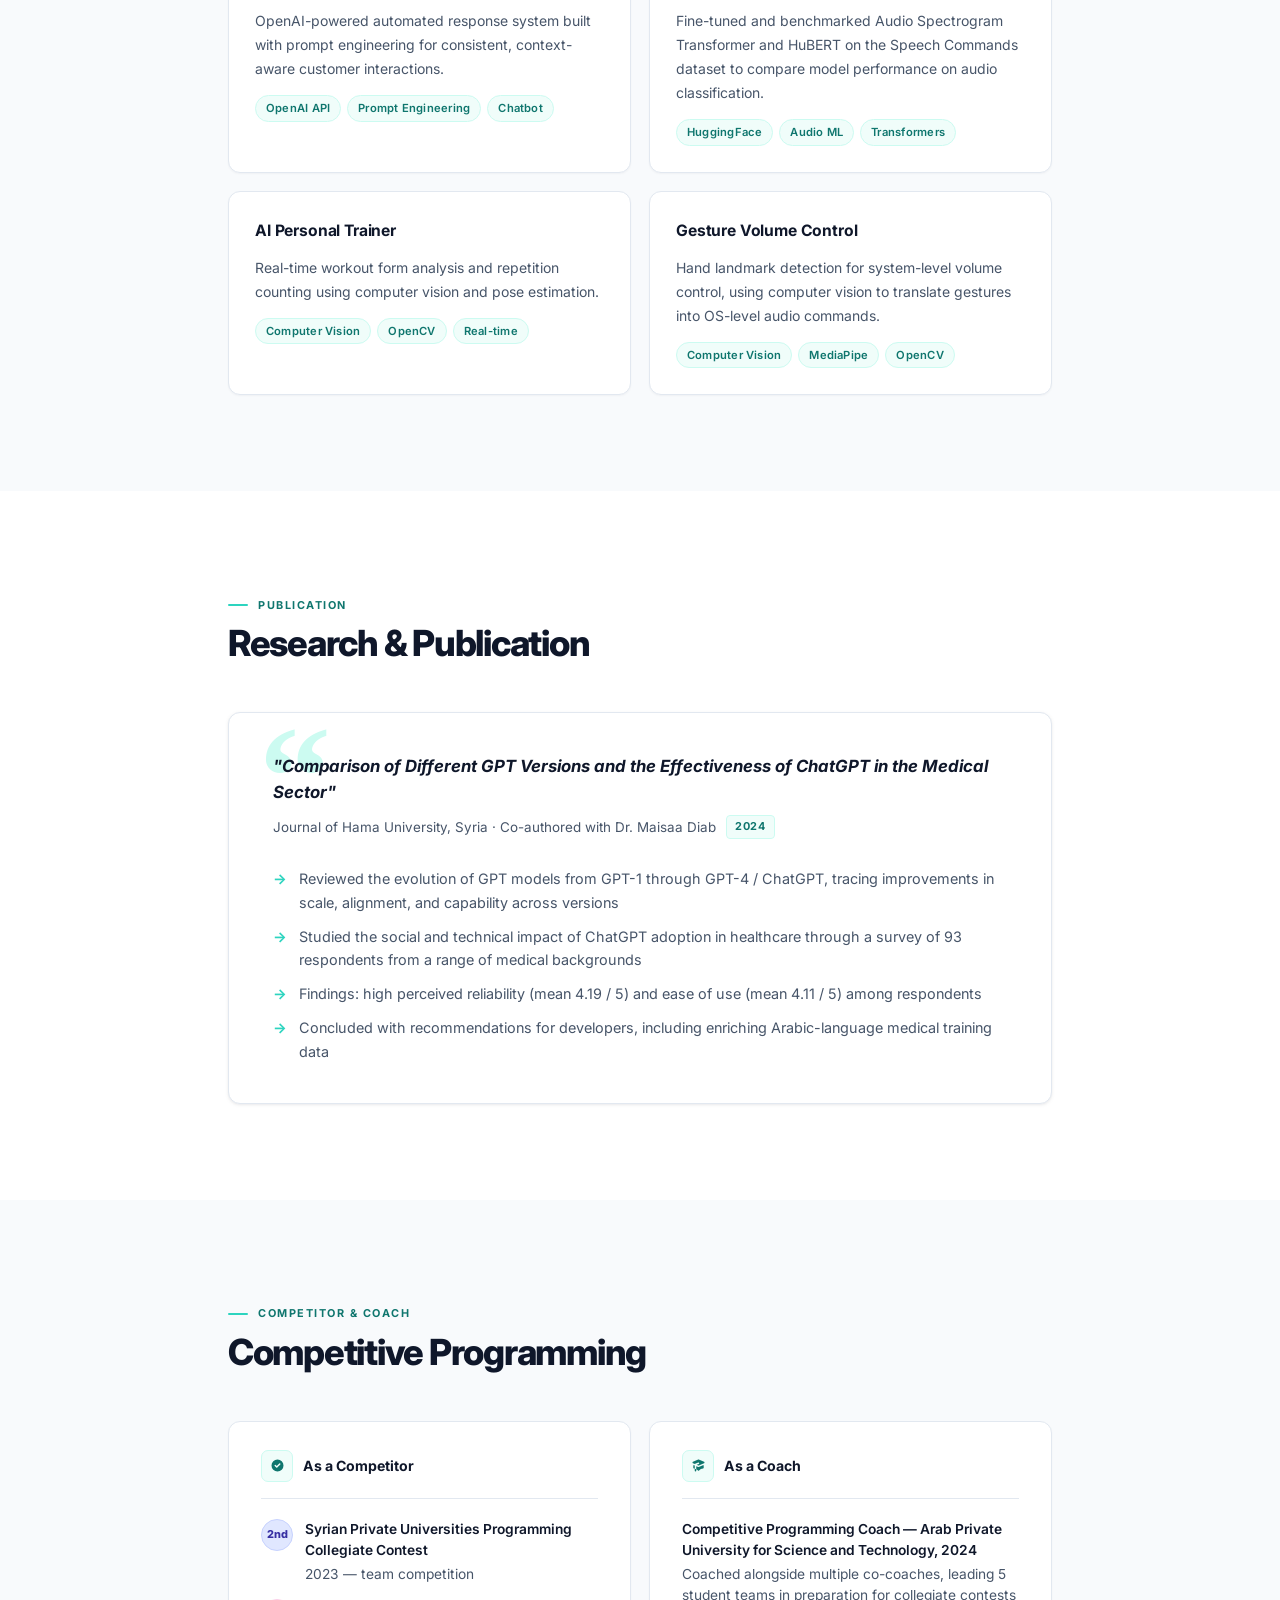
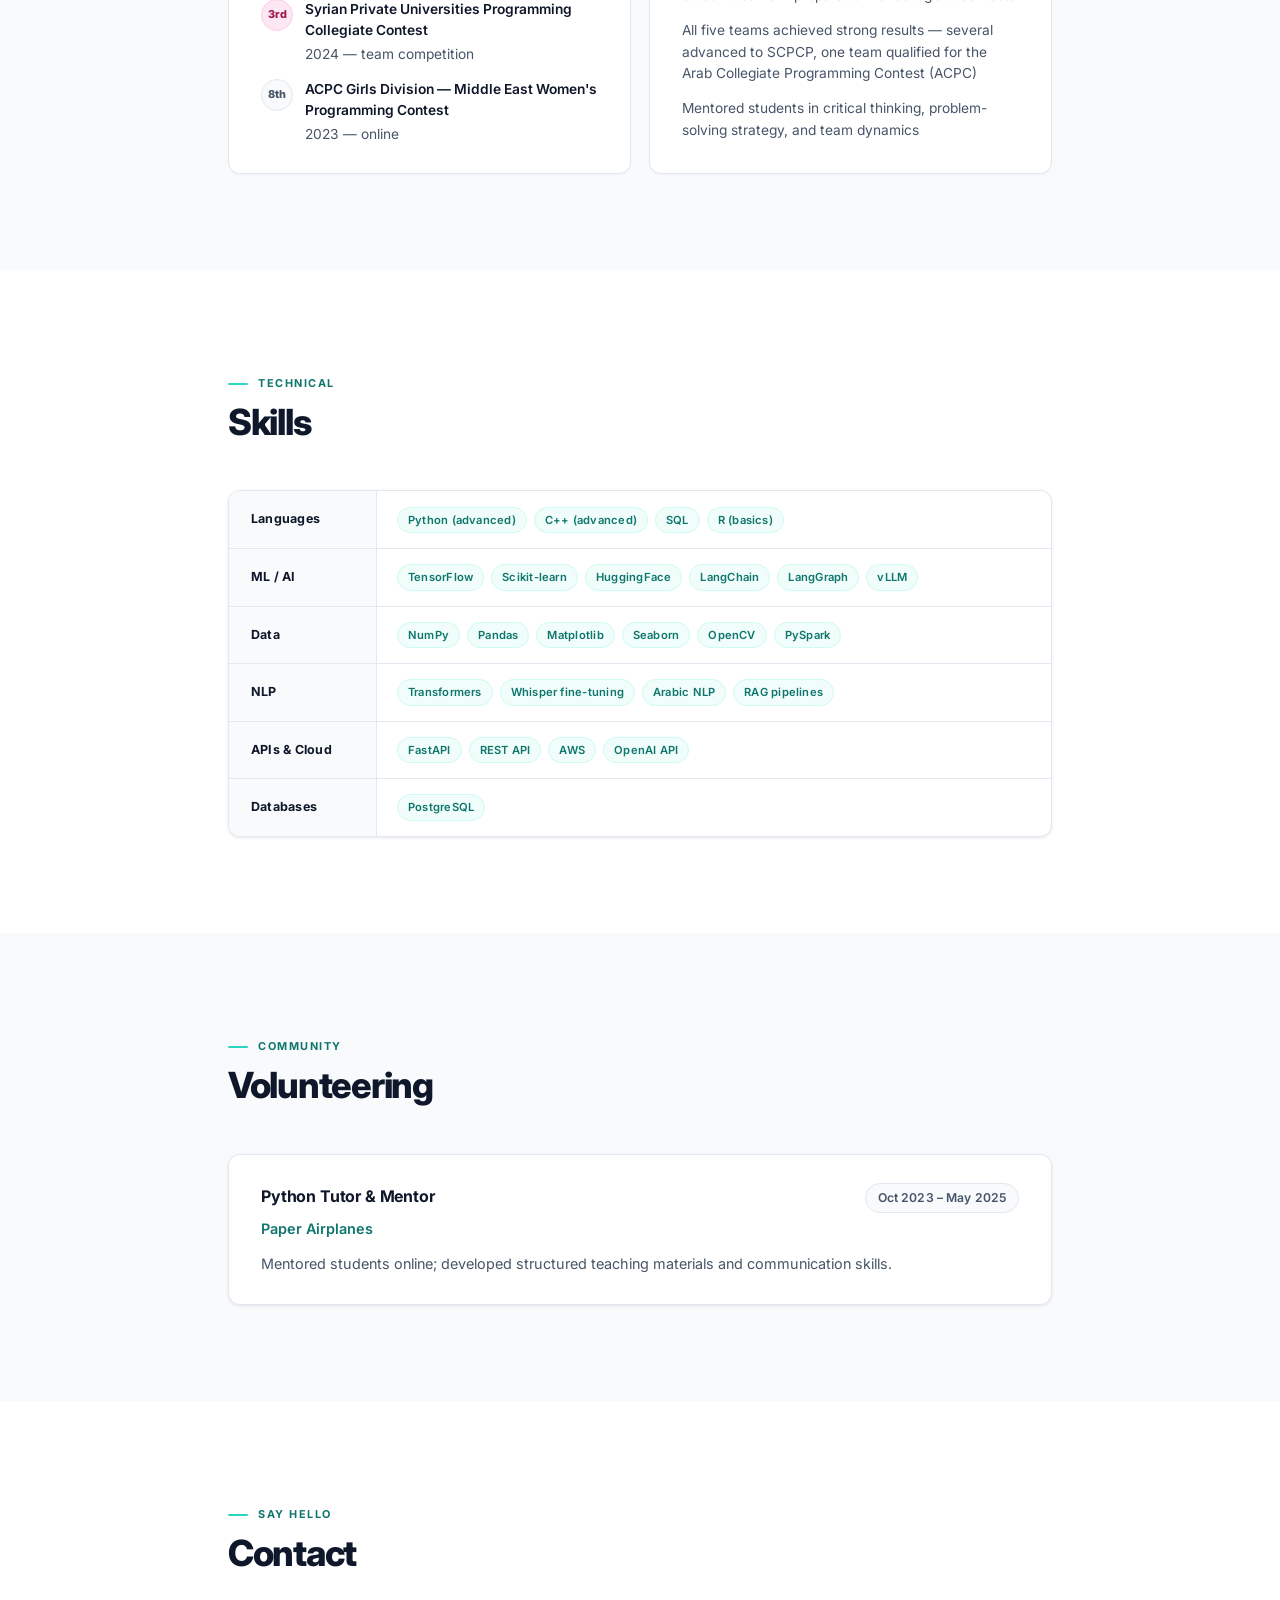
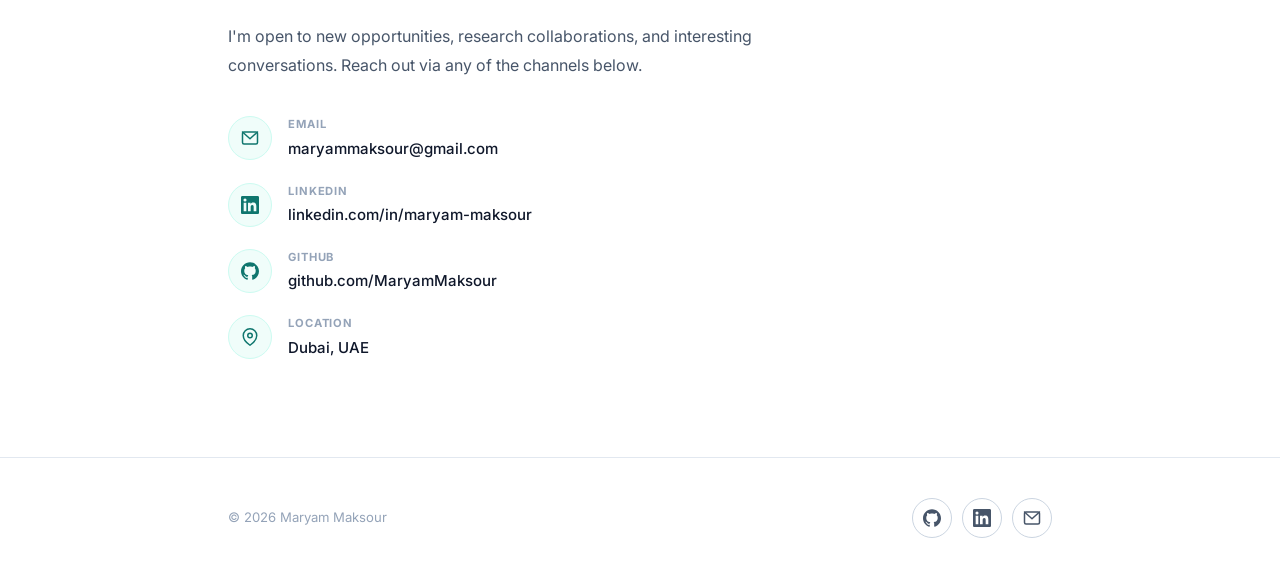
==== commit 313d6c00: "Rename index (3).html to index.html" ====
--- a/index.html
+++ b/index.html
@@ -49,14 +49,22 @@
 
     /* ── NAV ── */
     header {
-      position: sticky;
+      position: fixed;
       top: 0;
+      left: 0;
+      right: 0;
       z-index: 100;
-      background: rgba(255,255,255,0.92);
+      height: var(--nav-h);
+      background: transparent;
+      border-bottom: 1px solid transparent;
+      transition: background .35s ease, border-color .35s ease;
+    }
+
+    header.scrolled {
+      background: rgba(255,255,255,0.93);
       backdrop-filter: blur(12px);
       -webkit-backdrop-filter: blur(12px);
-      border-bottom: 1px solid var(--border);
-      height: var(--nav-h);
+      border-bottom-color: var(--border);
     }
 
     nav {
@@ -69,12 +77,15 @@
     .nav-logo {
       font-weight: 800;
       font-size: .95rem;
-      color: var(--text);
       letter-spacing: -.02em;
       display: flex;
       align-items: center;
       gap: 8px;
-    }
+      color: #fff;
+      transition: color .35s;
+    }
+
+    header.scrolled .nav-logo { color: var(--text); }
 
     .nav-logo-dot {
       width: 7px;
@@ -93,13 +104,19 @@
     .nav-links a {
       font-size: .82rem;
       font-weight: 500;
-      color: var(--text-secondary);
+      color: rgba(255,255,255,0.75);
       padding: 6px 11px;
       border-radius: 6px;
       transition: color .2s, background .2s;
     }
 
-    .nav-links a:hover { color: var(--text); background: var(--bg-alt); }
+    .nav-links a:hover {
+      color: #fff;
+      background: rgba(255,255,255,0.1);
+    }
+
+    header.scrolled .nav-links a { color: var(--text-secondary); }
+    header.scrolled .nav-links a:hover { color: var(--text); background: var(--bg-alt); }
 
     .hamburger {
       display: none;
@@ -115,10 +132,12 @@
       display: block;
       width: 22px;
       height: 2px;
-      background: var(--text);
+      background: #fff;
       border-radius: 2px;
-      transition: .3s;
-    }
+      transition: background .35s;
+    }
+
+    header.scrolled .hamburger span { background: var(--text); }
 
     .mobile-menu {
       display: none;
@@ -146,62 +165,41 @@
 
     .mobile-menu a:hover { background: var(--bg-alt); color: var(--text); }
 
-    /* ── SECTION STRUCTURE ── */
-    section { padding: var(--section-pad) 0; }
-    section:nth-child(even) { background: var(--bg-alt); }
-
-    .section-header { margin-bottom: 48px; }
-
-    .section-label {
-      display: inline-flex;
-      align-items: center;
-      gap: 10px;
-      font-size: .68rem;
-      font-weight: 700;
-      letter-spacing: .14em;
-      text-transform: uppercase;
-      color: var(--accent-text);
-      margin-bottom: 10px;
-    }
-
-    .section-label::before {
-      content: '';
-      display: inline-block;
-      width: 20px;
-      height: 2px;
-      background: var(--accent);
-      border-radius: 2px;
-      flex-shrink: 0;
-    }
-
-    .section-title {
-      font-size: 2.25rem;
-      font-weight: 800;
-      letter-spacing: -.035em;
-      line-height: 1.1;
-      color: var(--text);
-    }
-
     /* ── HERO ── */
     .hero {
-      padding: calc(var(--nav-h) + 96px) 0 96px;
-      background: var(--bg);
-    }
-
-    .hero-inner { max-width: 640px; }
+      position: relative;
+      overflow: hidden;
+      background: linear-gradient(135deg, #0b1f2e 0%, #0a2536 45%, #0c2f3a 100%);
+      padding: calc(var(--nav-h) + 100px) 0 100px;
+      min-height: 520px;
+    }
+
+    #heroCanvas {
+      position: absolute;
+      inset: 0;
+      width: 100%;
+      height: 100%;
+      pointer-events: none;
+    }
+
+    .hero-inner {
+      max-width: 640px;
+      position: relative;
+      z-index: 1;
+    }
 
     .hero-eyebrow {
       display: inline-flex;
       align-items: center;
       gap: 8px;
-      background: var(--accent-light);
-      border: 1px solid var(--accent-mid);
+      background: rgba(45,212,191,0.12);
+      border: 1px solid rgba(45,212,191,0.25);
       border-radius: 100px;
       padding: 5px 14px 5px 10px;
       margin-bottom: 28px;
       font-size: .78rem;
       font-weight: 600;
-      color: var(--accent-text);
+      color: var(--accent);
       letter-spacing: .02em;
     }
 
@@ -219,21 +217,29 @@
       letter-spacing: -.04em;
       line-height: 1.05;
       margin-bottom: 14px;
-      color: var(--text);
+      color: #ffffff;
     }
 
     .hero-title {
-      font-size: 1.1rem;
-      font-weight: 500;
-      color: var(--accent-text);
-      margin-bottom: 20px;
+      font-size: 1.15rem;
+      font-weight: 600;
+      color: var(--accent);
+      margin-bottom: 8px;
+      letter-spacing: -.01em;
+    }
+
+    .hero-specialties {
+      font-size: .9rem;
+      color: rgba(255,255,255,0.45);
+      margin-bottom: 24px;
+      letter-spacing: .01em;
     }
 
     .hero-tagline {
-      font-size: 1.02rem;
-      color: var(--text-secondary);
-      margin-bottom: 40px;
-      max-width: 520px;
+      font-size: 1rem;
+      color: rgba(255,255,255,0.62);
+      margin-bottom: 44px;
+      max-width: 500px;
       line-height: 1.8;
     }
 
@@ -261,27 +267,27 @@
 
     .btn-primary {
       background: var(--accent);
+      color: #0b1f2e;
+      box-shadow: 0 2px 12px rgba(45,212,191,.35);
+    }
+
+    .btn-primary:hover {
+      background: #5eead4;
+      color: #0b1f2e;
+      transform: translateY(-1px);
+      box-shadow: 0 6px 20px rgba(45,212,191,.45);
+    }
+
+    .btn-ghost {
+      background: rgba(255,255,255,0.08);
+      color: rgba(255,255,255,0.8);
+      border: 1.5px solid rgba(255,255,255,0.2);
+    }
+
+    .btn-ghost:hover {
+      background: rgba(255,255,255,0.14);
       color: #fff;
-      box-shadow: 0 2px 8px rgba(45,212,191,.3);
-    }
-
-    .btn-primary:hover {
-      background: var(--accent-hover);
-      color: #fff;
-      transform: translateY(-1px);
-      box-shadow: 0 6px 20px rgba(45,212,191,.4);
-    }
-
-    .btn-ghost {
-      background: transparent;
-      color: var(--text-secondary);
-      border: 1.5px solid var(--border-strong);
-    }
-
-    .btn-ghost:hover {
-      background: var(--bg-alt);
-      color: var(--text);
-      border-color: #a8b4c4;
+      border-color: rgba(255,255,255,0.35);
     }
 
     .hero-links {
@@ -298,23 +304,58 @@
       width: 40px;
       height: 40px;
       border-radius: 50%;
-      border: 1.5px solid var(--border-strong);
-      color: var(--text-secondary);
+      border: 1.5px solid rgba(255,255,255,0.2);
+      color: rgba(255,255,255,0.65);
       transition: all .25s;
-      background: var(--bg);
+      background: rgba(255,255,255,0.06);
     }
 
     .icon-link:hover {
       border-color: var(--accent);
+      color: var(--accent);
+      background: rgba(45,212,191,0.12);
+      transform: translateY(-2px);
+    }
+
+    .icon-link svg { width: 18px; height: 18px; }
+
+    /* ── SECTION STRUCTURE ── */
+    section:not(.hero) { padding: var(--section-pad) 0; }
+    section:not(.hero):nth-child(even) { background: var(--bg-alt); }
+
+    .section-header { margin-bottom: 48px; }
+
+    .section-label {
+      display: inline-flex;
+      align-items: center;
+      gap: 10px;
+      font-size: .68rem;
+      font-weight: 700;
+      letter-spacing: .14em;
+      text-transform: uppercase;
       color: var(--accent-text);
-      background: var(--accent-light);
-      transform: translateY(-2px);
-      box-shadow: 0 4px 12px rgba(45,212,191,.2);
-    }
-
-    .icon-link svg { width: 18px; height: 18px; }
-
-    /* ── DATE BADGE (shared) ── */
+      margin-bottom: 10px;
+    }
+
+    .section-label::before {
+      content: '';
+      display: inline-block;
+      width: 20px;
+      height: 2px;
+      background: var(--accent);
+      border-radius: 2px;
+      flex-shrink: 0;
+    }
+
+    .section-title {
+      font-size: 2.25rem;
+      font-weight: 800;
+      letter-spacing: -.035em;
+      line-height: 1.1;
+      color: var(--text);
+    }
+
+    /* ── DATE BADGE ── */
     .date-badge {
       font-size: .76rem;
       font-weight: 600;
@@ -348,12 +389,7 @@
 
     .edu-degree { font-size: 1.08rem; font-weight: 700; letter-spacing: -.01em; }
 
-    .edu-school {
-      color: var(--accent-text);
-      font-size: .93rem;
-      font-weight: 500;
-      margin-bottom: 20px;
-    }
+    .edu-school { color: var(--accent-text); font-size: .93rem; font-weight: 500; margin-bottom: 20px; }
 
     .edu-highlights { list-style: none; display: flex; flex-direction: column; gap: 10px; }
 
@@ -365,13 +401,7 @@
       line-height: 1.6;
     }
 
-    .edu-highlights li::before {
-      content: '→';
-      color: var(--accent);
-      font-weight: 700;
-      flex-shrink: 0;
-    }
-
+    .edu-highlights li::before { content: '→'; color: var(--accent); font-weight: 700; flex-shrink: 0; }
     .edu-highlights strong { color: var(--text); font-weight: 600; }
 
     /* ── EXPERIENCE ── */
@@ -386,11 +416,7 @@
       transition: box-shadow .25s, transform .25s, border-color .25s;
     }
 
-    .exp-card:hover {
-      box-shadow: var(--shadow);
-      transform: translateY(-2px);
-      border-color: var(--border-strong);
-    }
+    .exp-card:hover { box-shadow: var(--shadow); transform: translateY(-2px); border-color: var(--border-strong); }
 
     .exp-head {
       display: flex;
@@ -402,7 +428,6 @@
     }
 
     .exp-role { font-size: 1rem; font-weight: 700; letter-spacing: -.01em; }
-
     .exp-company { color: var(--accent-text); font-size: .88rem; font-weight: 600; margin-bottom: 16px; }
 
     .exp-bullets { list-style: none; display: flex; flex-direction: column; gap: 8px; }
@@ -426,11 +451,7 @@
     }
 
     /* ── PROJECTS ── */
-    .projects-grid {
-      display: grid;
-      grid-template-columns: 1fr 1fr;
-      gap: 18px;
-    }
+    .projects-grid { display: grid; grid-template-columns: 1fr 1fr; gap: 18px; }
 
     .proj-card {
       background: var(--bg);
@@ -444,11 +465,7 @@
       transition: box-shadow .25s, transform .25s, border-color .25s;
     }
 
-    .proj-card:hover {
-      box-shadow: var(--shadow-md);
-      transform: translateY(-4px);
-      border-color: var(--accent);
-    }
+    .proj-card:hover { box-shadow: var(--shadow-md); transform: translateY(-4px); border-color: var(--accent); }
 
     .proj-card.featured {
       grid-column: 1 / -1;
@@ -459,9 +476,7 @@
     .proj-card.featured:hover { border-left-color: var(--accent-hover); }
 
     .proj-title { font-size: .98rem; font-weight: 700; letter-spacing: -.01em; color: var(--text); }
-
     .proj-desc { font-size: .875rem; color: var(--text-secondary); line-height: 1.72; }
-
     .proj-tags { display: flex; flex-wrap: wrap; gap: 6px; margin-top: 2px; }
 
     .tag {
@@ -495,7 +510,7 @@
       font-weight: 800;
       color: var(--accent-mid);
       line-height: 1;
-      font-family: Georgia, 'Times New Roman', serif;
+      font-family: Georgia, serif;
       pointer-events: none;
       user-select: none;
     }
@@ -544,12 +559,7 @@
       line-height: 1.65;
     }
 
-    .research-bullets li::before {
-      content: '→';
-      color: var(--accent);
-      font-weight: 700;
-      flex-shrink: 0;
-    }
+    .research-bullets li::before { content: '→'; color: var(--accent); font-weight: 700; flex-shrink: 0; }
 
     /* ── COMPETITIVE PROGRAMMING ── */
     .cp-grid { display: grid; grid-template-columns: 1fr 1fr; gap: 18px; }
@@ -588,7 +598,6 @@
     }
 
     .cp-items { display: flex; flex-direction: column; gap: 14px; }
-
     .cp-item { display: flex; gap: 12px; align-items: flex-start; }
 
     .cp-medal {
@@ -601,7 +610,6 @@
       align-items: center;
       justify-content: center;
       flex-shrink: 0;
-      letter-spacing: -.01em;
     }
 
     .medal-gold   { background: #fef3c7; color: #92400e; border: 1.5px solid #fde68a; }
@@ -687,7 +695,6 @@
     }
 
     .contact-items { display: flex; flex-direction: column; gap: 20px; }
-
     .contact-item { display: flex; align-items: center; gap: 16px; }
 
     .contact-icon {
@@ -744,12 +751,26 @@
     .footer-copy { font-size: .82rem; color: var(--text-tertiary); }
     .footer-links { display: flex; gap: 10px; }
 
+    /* footer icon links are on white bg */
+    .footer-links .icon-link {
+      border-color: var(--border-strong);
+      color: var(--text-secondary);
+      background: var(--bg);
+    }
+
+    .footer-links .icon-link:hover {
+      border-color: var(--accent);
+      color: var(--accent-text);
+      background: var(--accent-light);
+      transform: translateY(-2px);
+    }
+
     /* ── RESPONSIVE ── */
     @media (max-width: 700px) {
       :root { --section-pad: 64px; }
       .nav-links { display: none; }
       .hamburger { display: flex; }
-      .hero { padding: calc(var(--nav-h) + 56px) 0 64px; }
+      .hero { padding: calc(var(--nav-h) + 56px) 0 72px; }
       .hero-eyebrow { display: none; }
       .section-title { font-size: 1.85rem; }
       .projects-grid { grid-template-columns: 1fr; }
@@ -759,7 +780,7 @@
       .skill-cat { border-right: none; border-bottom: 1px solid var(--border); }
       .edu-head, .exp-head, .vol-head { flex-direction: column; }
       .footer-inner { flex-direction: column; align-items: flex-start; }
-      .research-card { padding: 28px 26px; }
+      .research-card { padding: 28px 24px; }
       .research-card::before { font-size: 6rem; }
       .edu-card { padding: 24px 24px; }
       .exp-card { padding: 22px 24px; }
@@ -774,17 +795,9 @@
 
     .reveal.visible { opacity: 1; transform: translateY(0); }
 
-    /* Stagger for individual cards */
-    .exp-card.reveal:nth-child(2),
-    .proj-card.reveal:nth-child(2),
-    .cp-card.reveal:nth-child(2) { transition-delay: 70ms; }
-
-    .exp-card.reveal:nth-child(3),
-    .proj-card.reveal:nth-child(3) { transition-delay: 140ms; }
-
-    .exp-card.reveal:nth-child(4),
-    .proj-card.reveal:nth-child(4) { transition-delay: 210ms; }
-
+    .exp-card.reveal:nth-child(2), .proj-card.reveal:nth-child(2), .cp-card.reveal:nth-child(2) { transition-delay: 70ms; }
+    .exp-card.reveal:nth-child(3), .proj-card.reveal:nth-child(3) { transition-delay: 140ms; }
+    .exp-card.reveal:nth-child(4), .proj-card.reveal:nth-child(4) { transition-delay: 210ms; }
     .proj-card.reveal:nth-child(5) { transition-delay: 280ms; }
     .proj-card.reveal:nth-child(6) { transition-delay: 350ms; }
     .proj-card.reveal:nth-child(7) { transition-delay: 420ms; }
@@ -793,7 +806,7 @@
 <body>
 
   <!-- ── HEADER ── -->
-  <header>
+  <header id="siteHeader">
     <div class="container">
       <nav>
         <span class="nav-logo">
@@ -830,6 +843,7 @@
 
   <!-- ── HERO ── -->
   <section class="hero" id="home">
+    <canvas id="heroCanvas"></canvas>
     <div class="container">
       <div class="hero-inner">
         <div class="hero-eyebrow">
@@ -838,6 +852,7 @@
         </div>
         <div class="hero-name">Maryam Maksour</div>
         <div class="hero-title">AI Engineer</div>
+        <div class="hero-specialties">Agentic Systems &middot; LLMs &middot; RAG &middot; Arabic NLP</div>
         <p class="hero-tagline">
           Building production-grade AI systems at the intersection of language, data, and healthcare — with a background in competitive programming that shapes every problem I solve.
         </p>
@@ -1300,47 +1315,115 @@
   </footer>
 
   <script>
-    function toggleMenu() {
-      document.getElementById('mobileMenu').classList.toggle('open');
-    }
-    function closeMenu() {
-      document.getElementById('mobileMenu').classList.remove('open');
-    }
-
-    // Active nav highlight on scroll
+    /* ── Mobile menu ── */
+    function toggleMenu() { document.getElementById('mobileMenu').classList.toggle('open'); }
+    function closeMenu() { document.getElementById('mobileMenu').classList.remove('open'); }
+
+    /* ── Nav: transparent → frosted on scroll ── */
+    const header = document.getElementById('siteHeader');
+    function updateHeader() {
+      header.classList.toggle('scrolled', window.scrollY > 60);
+    }
+    window.addEventListener('scroll', updateHeader, { passive: true });
+    updateHeader();
+
+    /* ── Active nav link ── */
     const sections = document.querySelectorAll('section[id]');
     const navLinks = document.querySelectorAll('.nav-links a');
 
-    const navObserver = new IntersectionObserver(entries => {
+    new IntersectionObserver(entries => {
       entries.forEach(entry => {
         if (entry.isIntersecting) {
           navLinks.forEach(a => {
             a.style.color = '';
-            a.style.background = '';
-            if (a.getAttribute('href') === '#' + entry.target.id) {
-              a.style.color = 'var(--text)';
-            }
+            if (a.getAttribute('href') === '#' + entry.target.id) a.style.color = 'var(--accent)';
           });
         }
       });
-    }, { rootMargin: '-40% 0px -55% 0px' });
-
-    sections.forEach(s => navObserver.observe(s));
-
-    // Scroll reveal — individual cards for stagger effect
-    const revealSelectors = [
-      'section:not(.hero)',
-      '.exp-card',
-      '.proj-card',
-      '.cp-card',
-    ];
-
-    // Add reveal to sections (excluding hero)
-    document.querySelectorAll('section:not(.hero)').forEach(s => s.classList.add('reveal'));
-
-    // Add reveal to cards (they sit inside sections, so stagger within the section fade)
-    document.querySelectorAll('.exp-card, .proj-card, .cp-card').forEach(c => c.classList.add('reveal'));
-
+    }, { rootMargin: '-40% 0px -55% 0px' }).observe && sections.forEach(s =>
+      new IntersectionObserver(entries => {
+        entries.forEach(entry => {
+          if (entry.isIntersecting) {
+            navLinks.forEach(a => {
+              a.style.color = '';
+              if (a.getAttribute('href') === '#' + entry.target.id) a.style.color = 'var(--accent)';
+            });
+          }
+        });
+      }, { rootMargin: '-40% 0px -55% 0px' }).observe(s)
+    );
+
+    /* ── Hero canvas network animation ── */
+    (function () {
+      const canvas = document.getElementById('heroCanvas');
+      const ctx = canvas.getContext('2d');
+      const ACCENT = '45,212,191';
+      const COUNT = 55;
+      const LINK_DIST = 160;
+      let W, H, particles;
+
+      function resize() {
+        W = canvas.width = canvas.offsetWidth;
+        H = canvas.height = canvas.offsetHeight;
+      }
+
+      function mkParticle() {
+        return {
+          x: Math.random() * W,
+          y: Math.random() * H,
+          vx: (Math.random() - .5) * .45,
+          vy: (Math.random() - .5) * .45,
+          r: Math.random() * 1.8 + .8,
+          o: Math.random() * .4 + .2,
+        };
+      }
+
+      function init() {
+        resize();
+        particles = Array.from({ length: COUNT }, mkParticle);
+      }
+
+      function frame() {
+        ctx.clearRect(0, 0, W, H);
+
+        for (let i = 0; i < COUNT; i++) {
+          const p = particles[i];
+          p.x += p.vx;
+          p.y += p.vy;
+          if (p.x < 0 || p.x > W) p.vx *= -1;
+          if (p.y < 0 || p.y > H) p.vy *= -1;
+
+          // dot
+          ctx.beginPath();
+          ctx.arc(p.x, p.y, p.r, 0, Math.PI * 2);
+          ctx.fillStyle = `rgba(${ACCENT},${p.o})`;
+          ctx.fill();
+
+          // connections
+          for (let j = i + 1; j < COUNT; j++) {
+            const q = particles[j];
+            const dx = p.x - q.x, dy = p.y - q.y;
+            const d = Math.sqrt(dx * dx + dy * dy);
+            if (d < LINK_DIST) {
+              ctx.beginPath();
+              ctx.moveTo(p.x, p.y);
+              ctx.lineTo(q.x, q.y);
+              ctx.strokeStyle = `rgba(${ACCENT},${(1 - d / LINK_DIST) * .22})`;
+              ctx.lineWidth = .8;
+              ctx.stroke();
+            }
+          }
+        }
+
+        requestAnimationFrame(frame);
+      }
+
+      init();
+      window.addEventListener('resize', init);
+      frame();
+    })();
+
+    /* ── Scroll reveal ── */
     const revealObserver = new IntersectionObserver(entries => {
       entries.forEach(entry => {
         if (entry.isIntersecting) {
@@ -1350,7 +1433,15 @@
       });
     }, { threshold: 0.06 });
 
-    document.querySelectorAll('.reveal').forEach(el => revealObserver.observe(el));
+    document.querySelectorAll('section:not(.hero)').forEach(s => {
+      s.classList.add('reveal');
+      revealObserver.observe(s);
+    });
+
+    document.querySelectorAll('.exp-card, .proj-card, .cp-card').forEach(c => {
+      c.classList.add('reveal');
+      revealObserver.observe(c);
+    });
   </script>
 </body>
 </html>
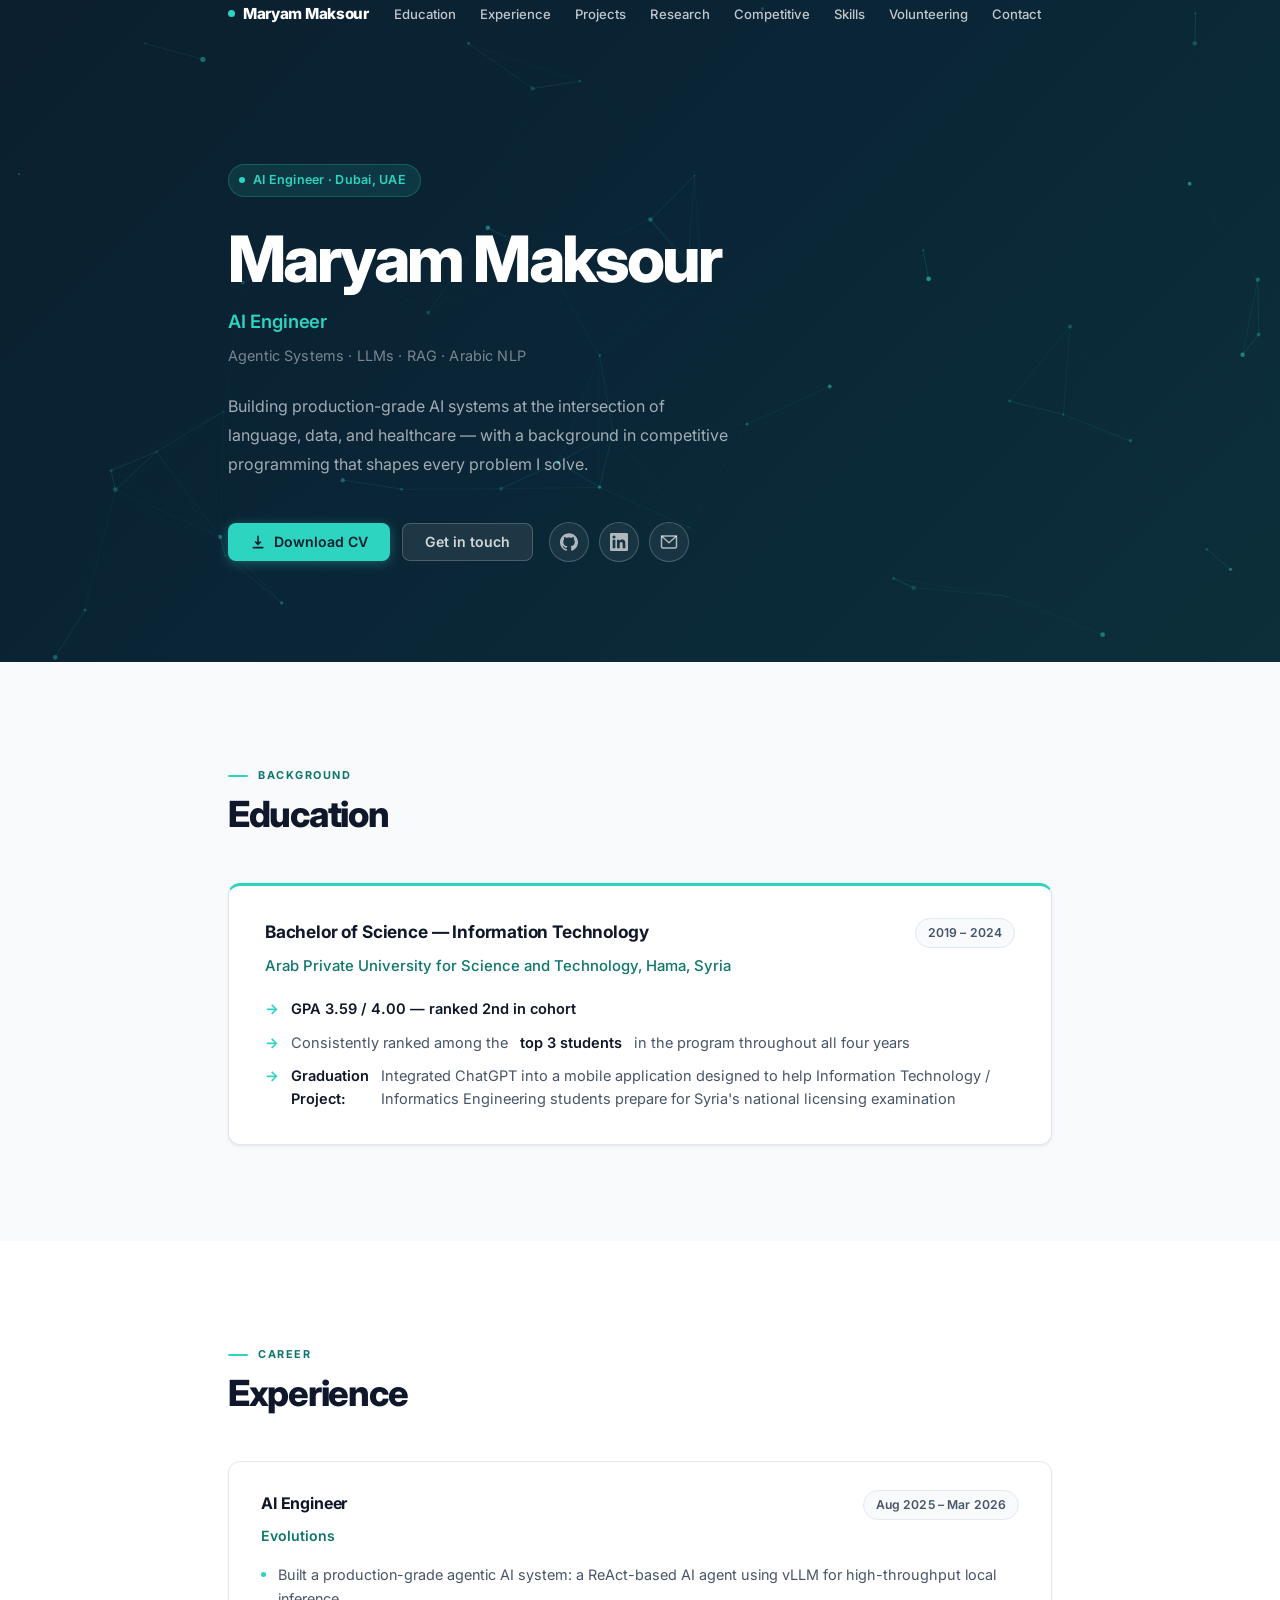
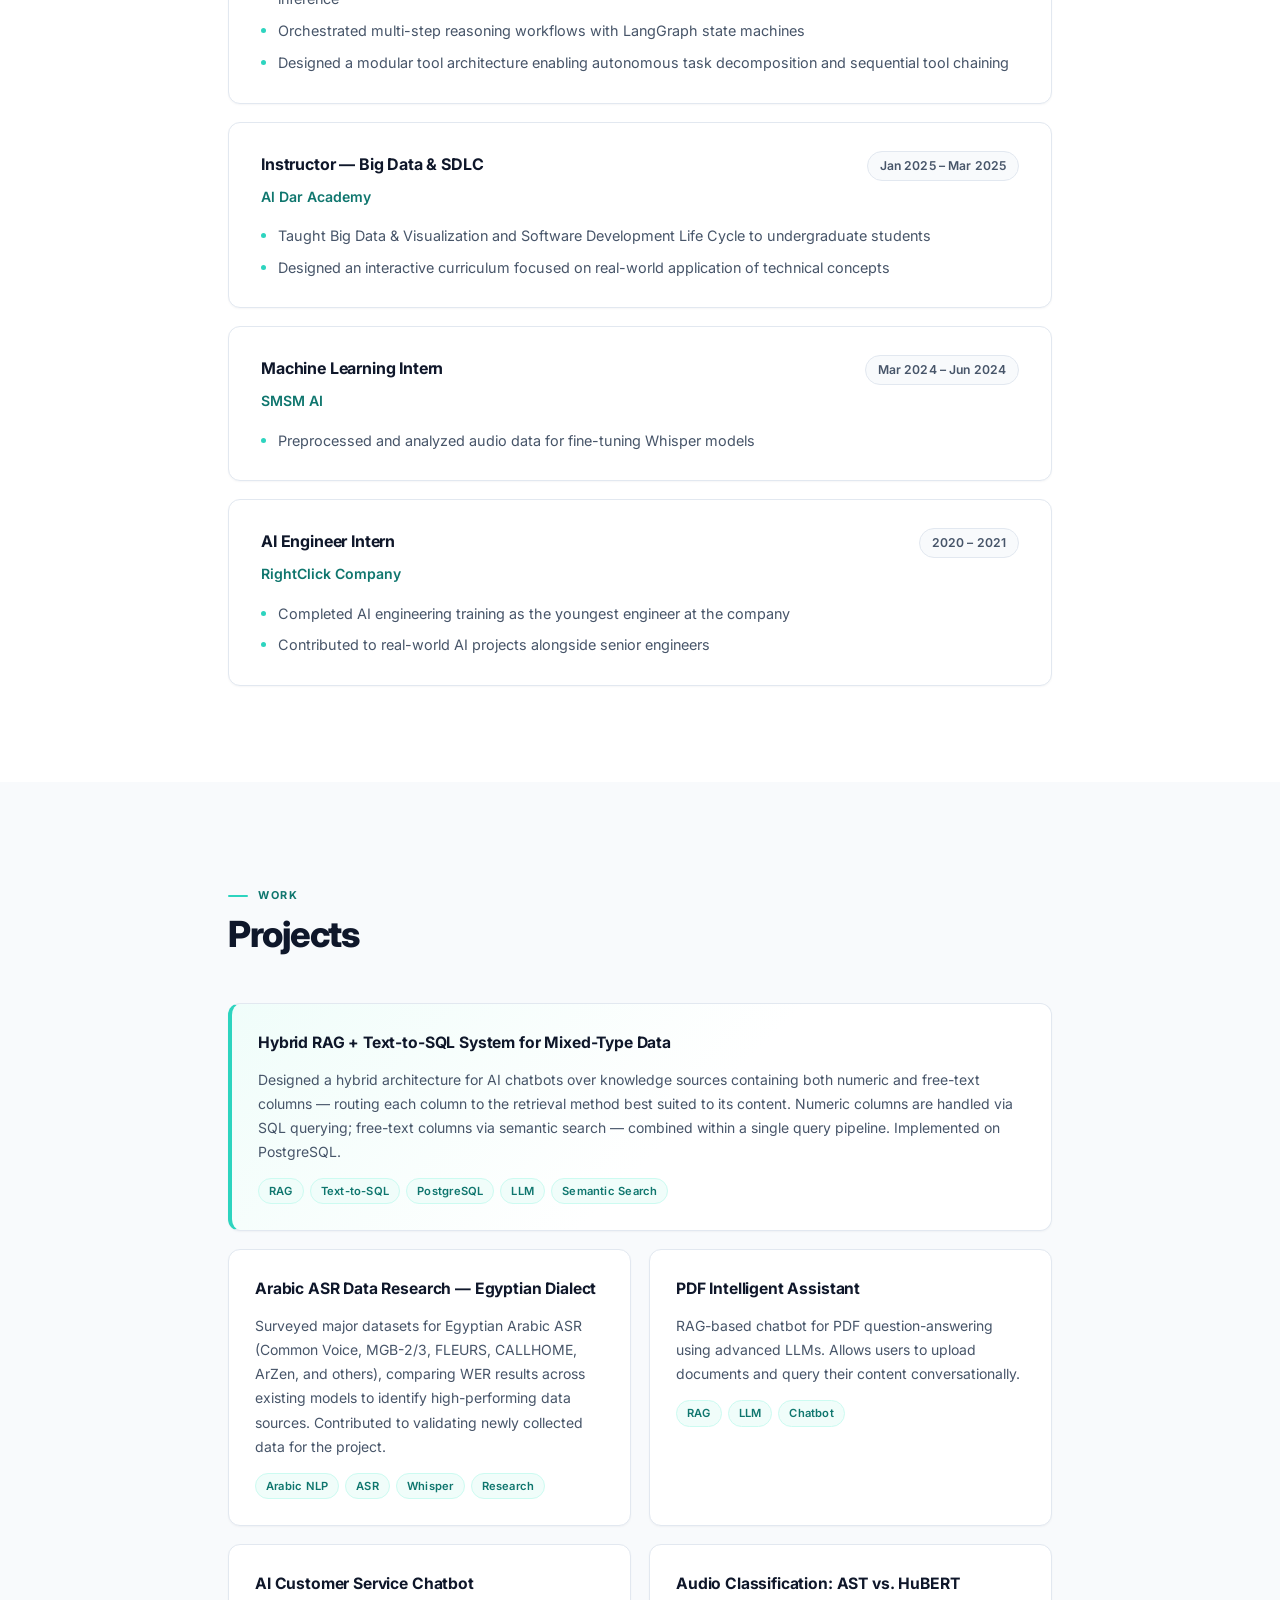
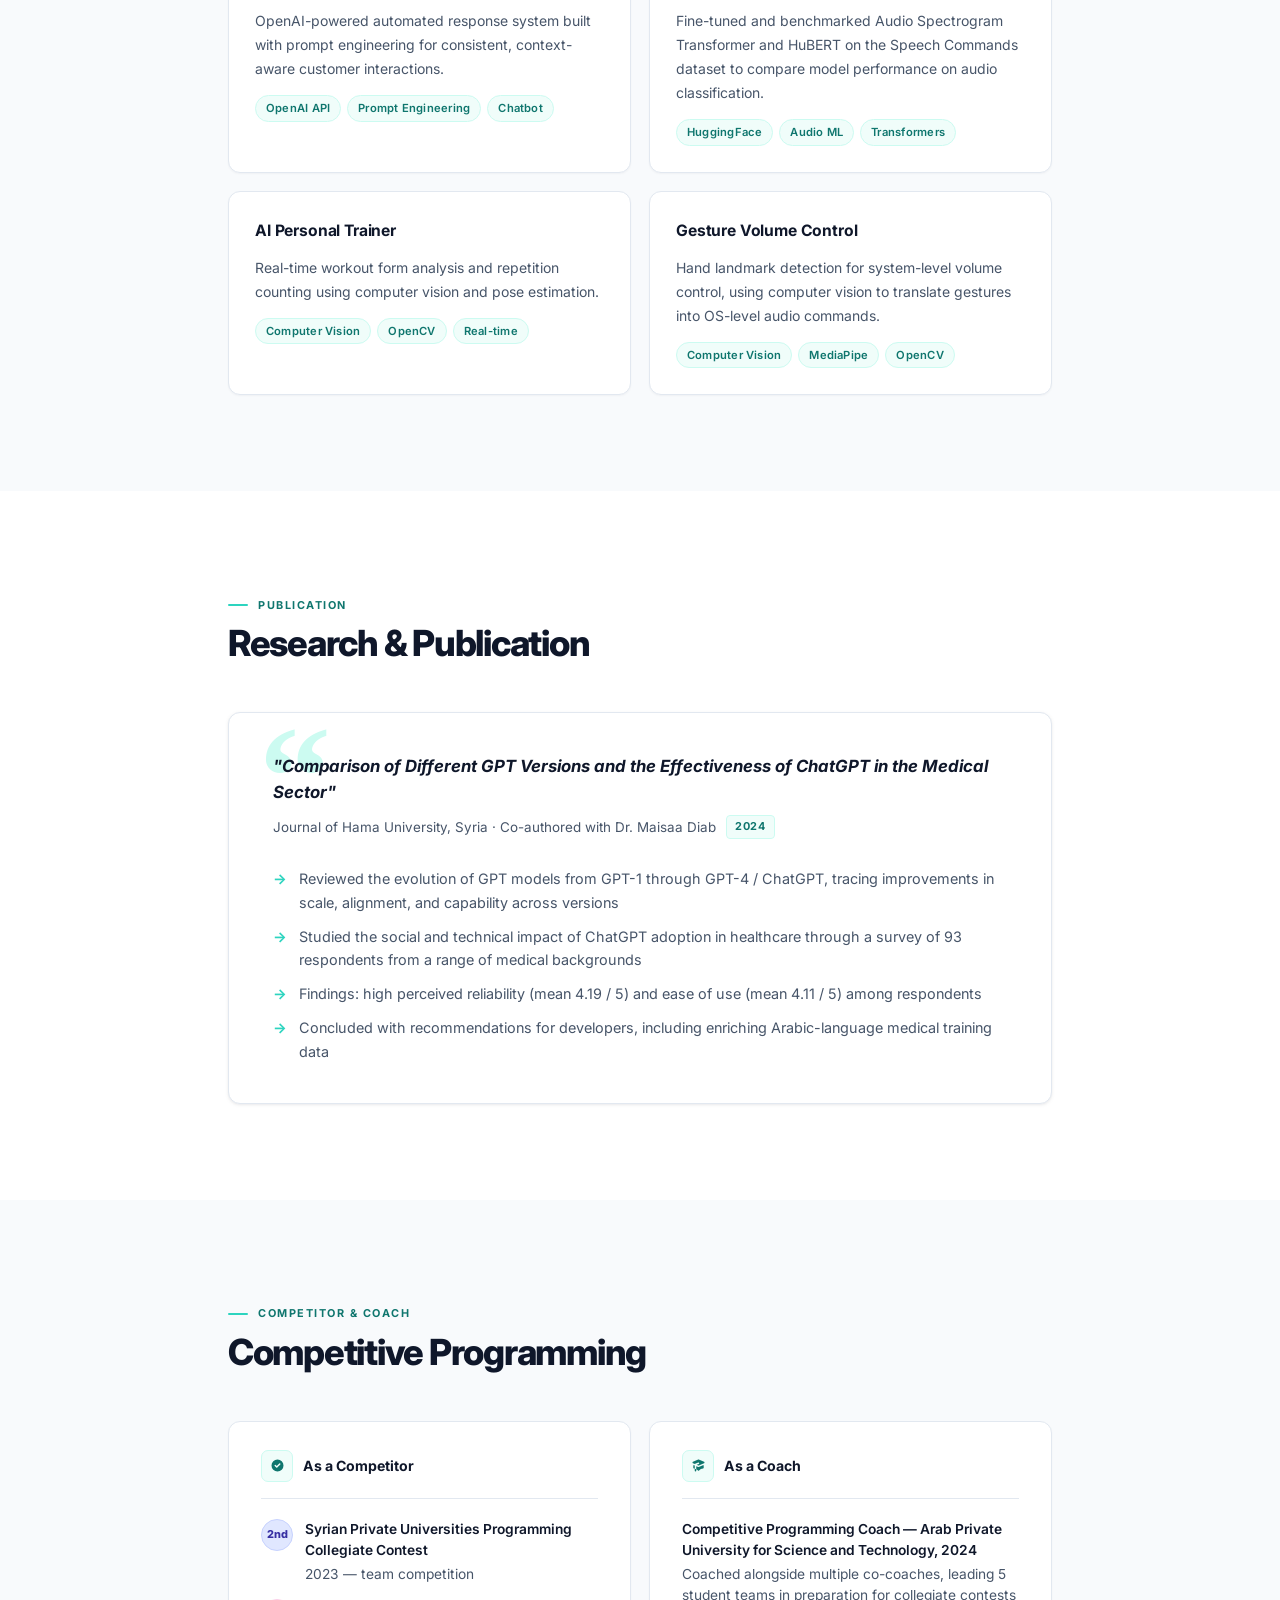
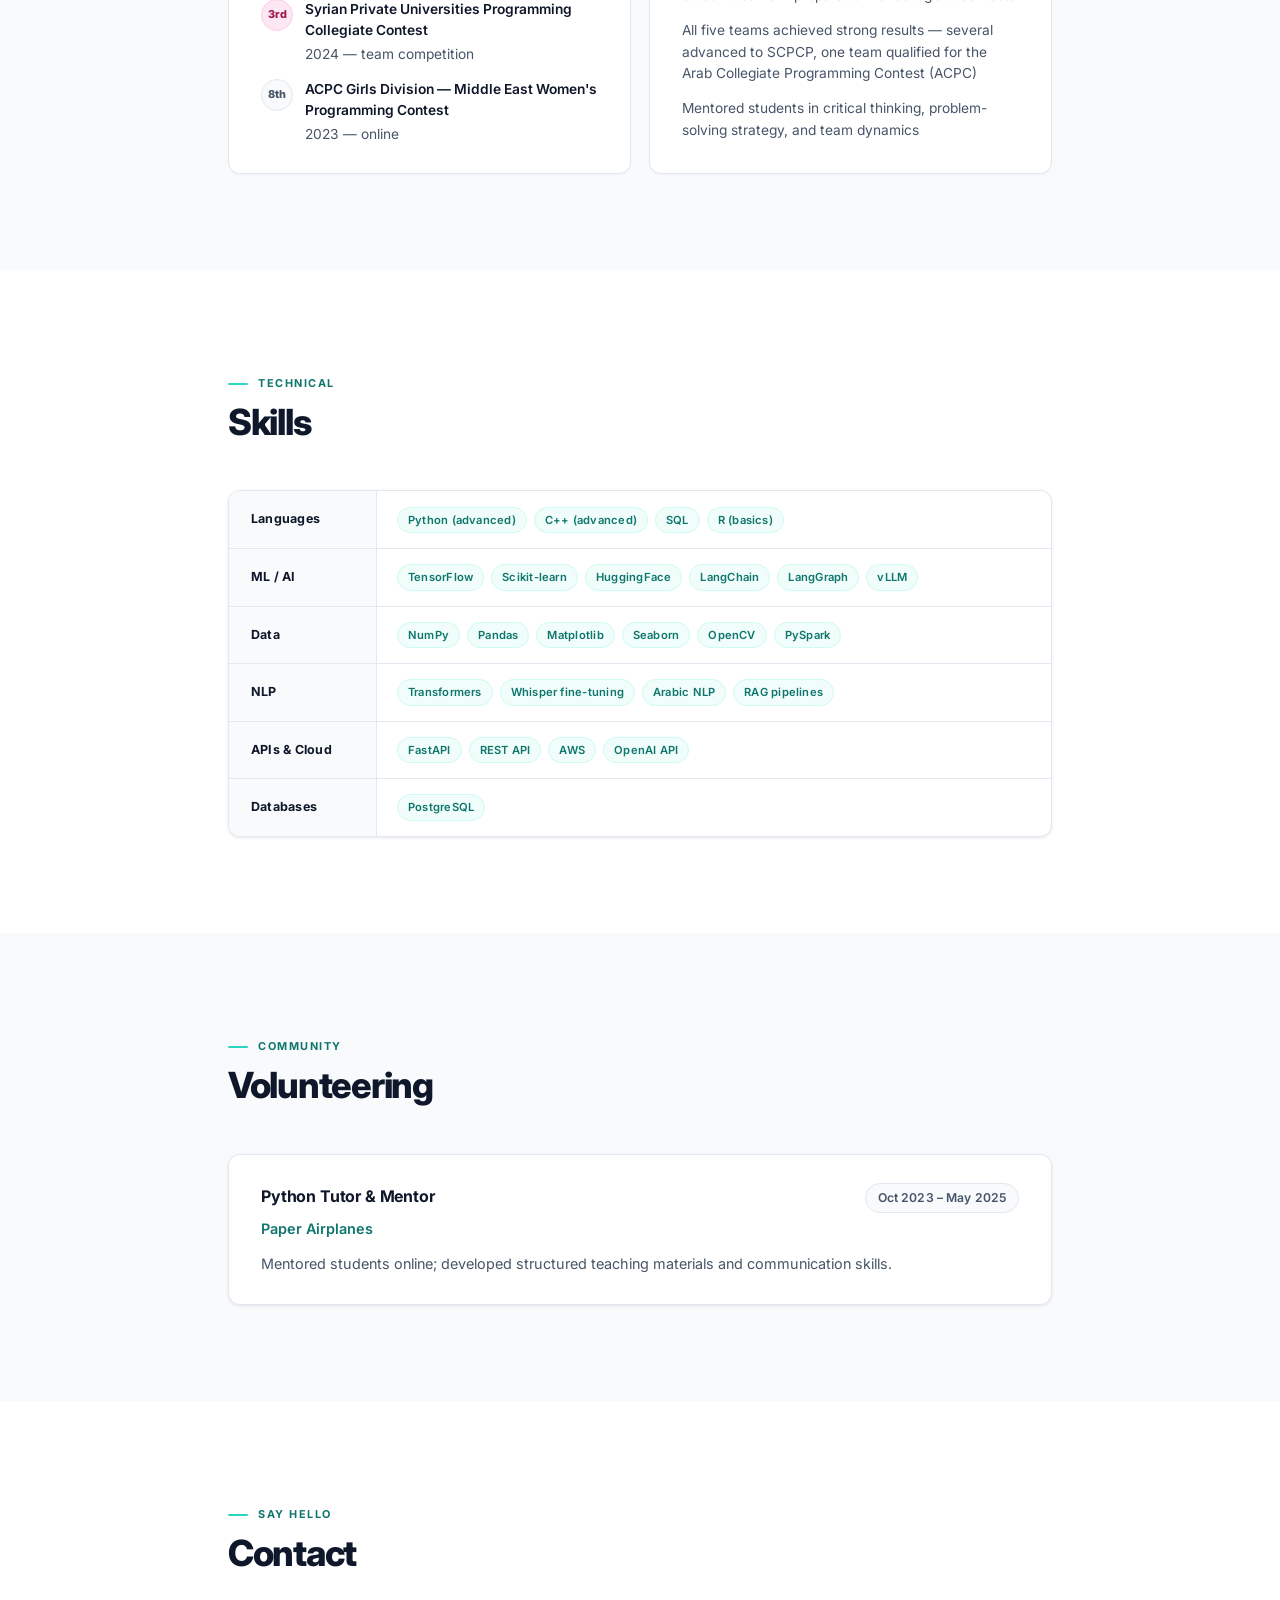
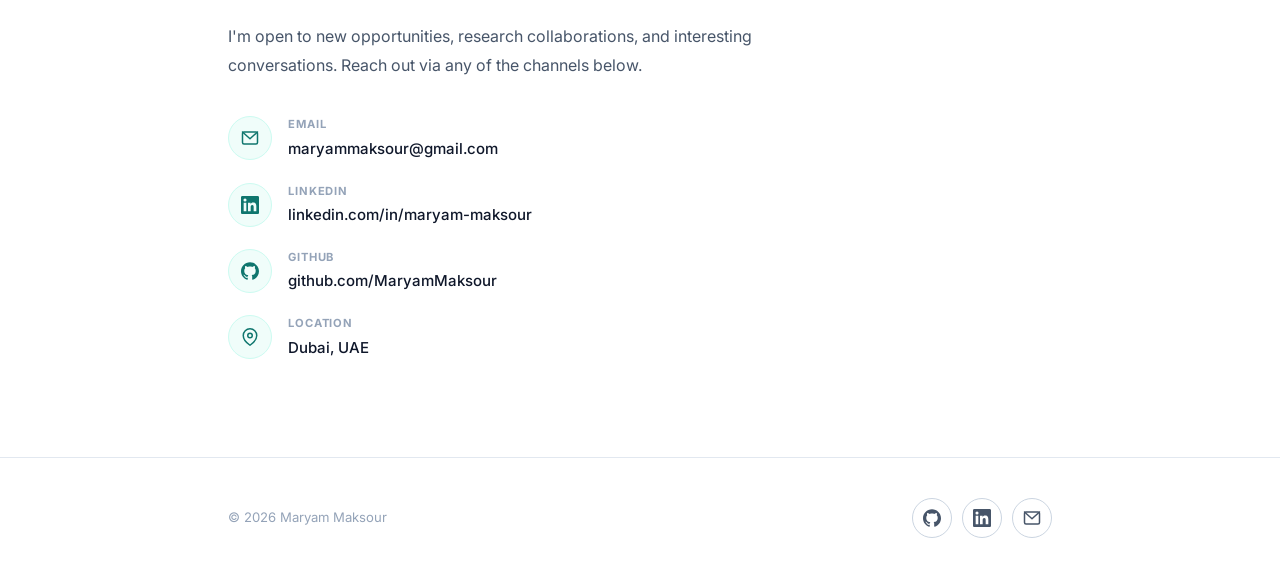
==== commit a62db5ee: "Rename index (4).html to index.html" ====
--- a/index.html
+++ b/index.html
@@ -1360,7 +1360,17 @@
       const ACCENT = '45,212,191';
       const COUNT = 55;
       const LINK_DIST = 160;
+      const MOUSE_DIST = 130;
       let W, H, particles;
+      const mouse = { x: -999, y: -999 };
+
+      const hero = canvas.parentElement;
+      hero.addEventListener('mousemove', e => {
+        const r = canvas.getBoundingClientRect();
+        mouse.x = e.clientX - r.left;
+        mouse.y = e.clientY - r.top;
+      });
+      hero.addEventListener('mouseleave', () => { mouse.x = -999; mouse.y = -999; });
 
       function resize() {
         W = canvas.width = canvas.offsetWidth;
@@ -1374,7 +1384,8 @@
           vx: (Math.random() - .5) * .45,
           vy: (Math.random() - .5) * .45,
           r: Math.random() * 1.8 + .8,
-          o: Math.random() * .4 + .2,
+          o: Math.random() * .35 + .15,
+          phase: Math.random() * Math.PI * 2,
         };
       }
 
@@ -1383,23 +1394,38 @@
         particles = Array.from({ length: COUNT }, mkParticle);
       }
 
-      function frame() {
+      function frame(t) {
         ctx.clearRect(0, 0, W, H);
 
         for (let i = 0; i < COUNT; i++) {
           const p = particles[i];
-          p.x += p.vx;
-          p.y += p.vy;
+
+          // mouse repulsion
+          const mdx = p.x - mouse.x, mdy = p.y - mouse.y;
+          const md = Math.sqrt(mdx * mdx + mdy * mdy);
+          if (md < MOUSE_DIST && md > 0) {
+            const f = (MOUSE_DIST - md) / MOUSE_DIST * 0.55;
+            p.vx += mdx / md * f;
+            p.vy += mdy / md * f;
+          }
+
+          // damping + speed cap
+          p.vx *= 0.97; p.vy *= 0.97;
+          const spd = Math.sqrt(p.vx * p.vx + p.vy * p.vy);
+          if (spd > 2) { p.vx = p.vx / spd * 2; p.vy = p.vy / spd * 2; }
+
+          p.x += p.vx; p.y += p.vy;
           if (p.x < 0 || p.x > W) p.vx *= -1;
           if (p.y < 0 || p.y > H) p.vy *= -1;
 
-          // dot
+          // breathing opacity
+          const opacity = p.o + Math.sin(t * 0.0009 + p.phase) * 0.1;
+
           ctx.beginPath();
           ctx.arc(p.x, p.y, p.r, 0, Math.PI * 2);
-          ctx.fillStyle = `rgba(${ACCENT},${p.o})`;
+          ctx.fillStyle = `rgba(${ACCENT},${opacity})`;
           ctx.fill();
 
-          // connections
           for (let j = i + 1; j < COUNT; j++) {
             const q = particles[j];
             const dx = p.x - q.x, dy = p.y - q.y;
@@ -1420,7 +1446,7 @@
 
       init();
       window.addEventListener('resize', init);
-      frame();
+      requestAnimationFrame(frame);
     })();
 
     /* ── Scroll reveal ── */
